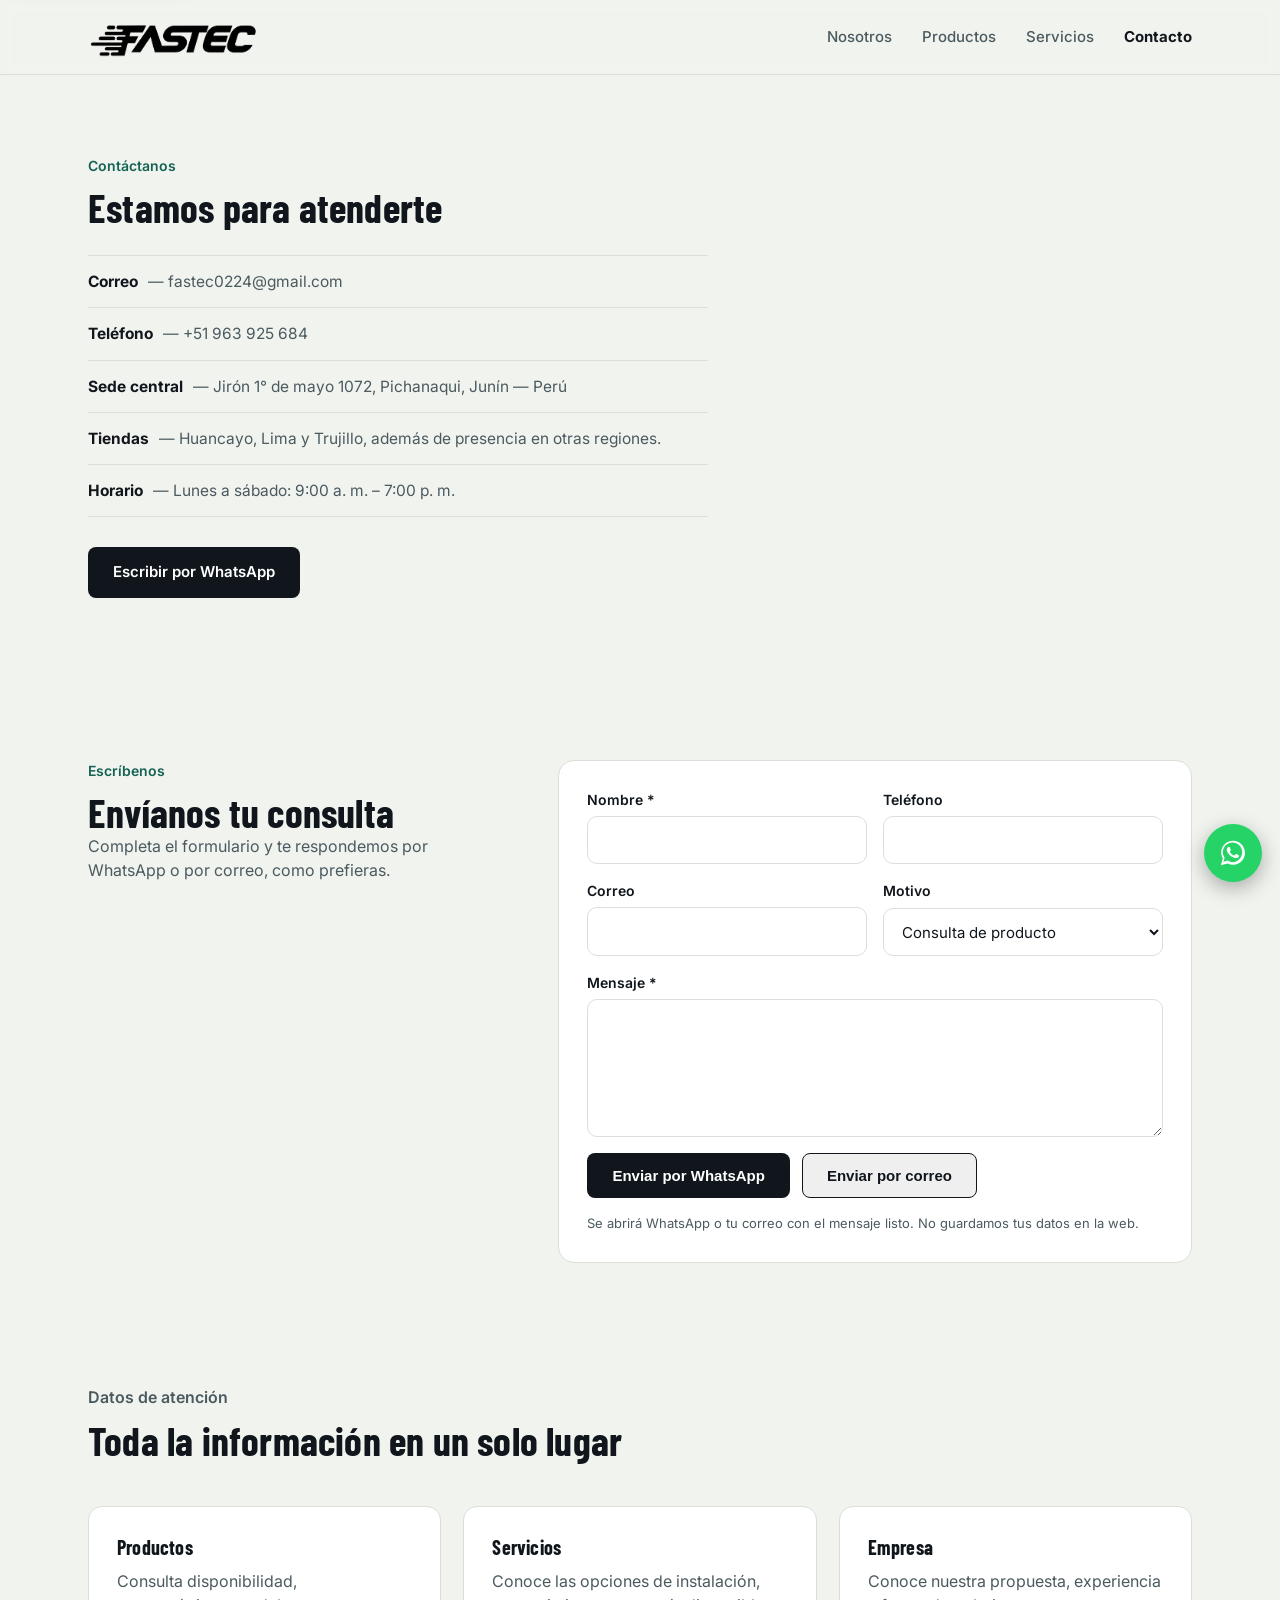
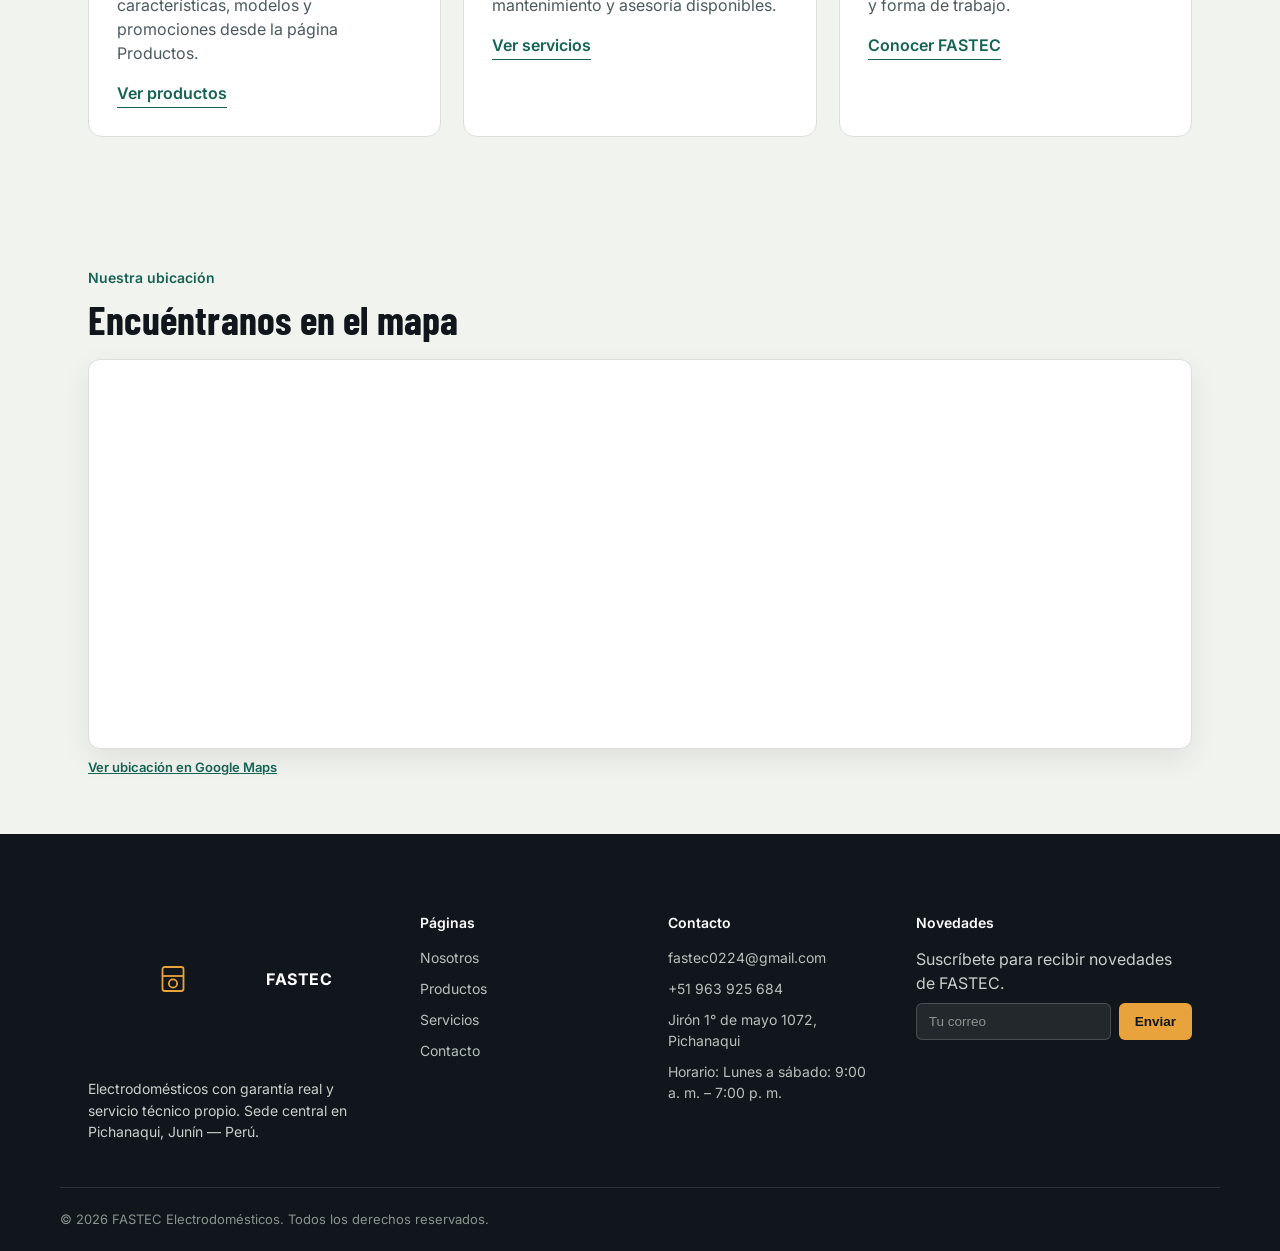
==== contacto.html @ 864820f7 "Add files via upload" ====
<!DOCTYPE html>
<html lang="es">
<head>
<meta charset="UTF-8">
<meta name="viewport" content="width=device-width, initial-scale=1.0">
<title>Contacto | FASTEC</title>
<meta name="description" content="Contacta a FASTEC en Pichanaqui, Junín: teléfono, WhatsApp, correo, formulario y ubicación en el mapa.">
<meta name="theme-color" content="#156354">
<link rel="canonical" href="https://tudominio.com/contacto.html">
<link rel="icon" href="favicon.ico" sizes="any">
<link rel="icon" type="image/png" sizes="32x32" href="img/favicon-32.png">
<link rel="apple-touch-icon" href="img/apple-touch-icon.png">
<meta property="og:type" content="website">
<meta property="og:site_name" content="FASTEC">
<meta property="og:locale" content="es_PE">
<meta property="og:title" content="Contacto | FASTEC">
<meta property="og:description" content="Contacta a FASTEC en Pichanaqui, Junín: teléfono, WhatsApp, correo, formulario y ubicación en el mapa.">
<meta property="og:url" content="https://tudominio.com/contacto.html">
<meta property="og:image" content="https://tudominio.com/img/og-image.jpg">
<meta property="og:image:width" content="1200">
<meta property="og:image:height" content="630">
<meta name="twitter:card" content="summary_large_image">
<meta name="twitter:title" content="Contacto | FASTEC">
<meta name="twitter:description" content="Contacta a FASTEC en Pichanaqui, Junín: teléfono, WhatsApp, correo, formulario y ubicación en el mapa.">
<meta name="twitter:image" content="https://tudominio.com/img/og-image.jpg">
<script type="application/ld+json">{"@context": "https://schema.org", "@type": "ElectronicsStore", "name": "FASTEC", "url": "https://tudominio.com/", "image": "https://tudominio.com/img/og-image.jpg", "logo": "https://tudominio.com/img/logo.png", "telephone": "+51963925684", "email": "fastec0224@gmail.com", "address": {"@type": "PostalAddress", "streetAddress": "Jirón 1° de mayo 1072", "addressLocality": "Pichanaqui", "addressRegion": "Junín", "addressCountry": "PE"}, "geo": {"@type": "GeoCoordinates", "latitude": -10.927586, "longitude": -74.874028}}</script>
<link rel="stylesheet" href="styles.css">
<link rel="preconnect" href="https://fonts.googleapis.com">
<link rel="preconnect" href="https://fonts.gstatic.com" crossorigin>
<link href="https://fonts.googleapis.com/css2?family=Barlow+Condensed:wght@600;700&family=Inter:wght@400;500;600;700&family=Space+Mono:wght@400;700&display=swap" rel="stylesheet">
</head>
<body>
<div id="sharedHeader"></div>
<main>

<section class="location">
  <div class="wrap location-grid">
    <div>
      <p class="kicker">Contáctanos</p>
      <h2>Estamos para atenderte</h2>
      <ul class="store-list">
        <li><strong>Correo</strong> — <a href="mailto:fastec0224@gmail.com"><span id="footerEmail">fastec0224@gmail.com</span></a></li>
        <li><strong>Teléfono</strong> — <a href="tel:+51963925684"><span id="footerPhone">+51 963 925 684</span></a></li>
        <li><strong>Sede central</strong> — Jirón 1° de mayo 1072, Pichanaqui, Junín — Perú</li>
        <li><strong>Tiendas</strong> — Huancayo, Lima y Trujillo, además de presencia en otras regiones.</li>
      </ul>
      <a href="https://wa.me/51963925684?text=Hola%2C%20quiero%20consultar%20por%20un%20equipo" class="btn btn-primary">Escribir por WhatsApp</a>
    </div>
  </div>
</section>

<!-- Formulario de contacto -->
<section class="info-section contact-form-section">
  <div class="wrap contact-form-grid">
    <div>
      <p class="kicker">Escríbenos</p>
      <h2>Envíanos tu consulta</h2>
      <p class="cf-lead">Completa el formulario y te respondemos por WhatsApp o por correo, como prefieras.</p>
      <div id="contactSocial" class="contact-social"></div>
    </div>
    <form id="contactForm" class="contact-form" novalidate>
      <div class="cf-row">
        <label>Nombre *<input name="nombre" type="text" autocomplete="name" required></label>
        <label>Teléfono<input name="telefono" type="tel" autocomplete="tel"></label>
      </div>
      <div class="cf-row">
        <label>Correo<input name="correo" type="email" autocomplete="email"></label>
        <label>Motivo
          <select name="motivo">
            <option>Consulta de producto</option>
            <option>Cotización</option>
            <option>Servicio técnico</option>
            <option>Garantía</option>
            <option>Otro</option>
          </select>
        </label>
      </div>
      <label>Mensaje *<textarea name="mensaje" rows="5" required></textarea></label>
      <div class="cf-actions">
        <button type="submit" class="btn btn-primary">Enviar por WhatsApp</button>
        <button type="button" id="cfMail" class="btn btn-ghost">Enviar por correo</button>
      </div>
      <p class="cf-note" id="cfStatus" role="status" aria-live="polite">Se abrirá WhatsApp o tu correo con el mensaje listo. No guardamos tus datos en la web.</p>
    </form>
  </div>
</section>

<!-- Información de atención -->
<section class="info-section contact-extra">
  <div class="wrap">
    <div class="section-head"><p class="kicker">Datos de atención</p><h2>Toda la información en un solo lugar</h2></div>
    <div class="three-cols">
      <article class="simple-card"><h3>Productos</h3><p>Consulta disponibilidad, características, modelos y promociones desde la página Productos.</p><a class="link-arrow" href="productos.html">Ver productos</a></article>
      <article class="simple-card"><h3>Servicios</h3><p>Conoce las opciones de instalación, mantenimiento y asesoría disponibles.</p><a class="link-arrow" href="servicios.html">Ver servicios</a></article>
      <article class="simple-card"><h3>Empresa</h3><p>Conoce nuestra propuesta, experiencia y forma de trabajo.</p><a class="link-arrow" href="nosotros.html">Conocer FASTEC</a></article>
    </div>
  </div>
</section>

<!-- Mapa de Google antes del footer -->
<div class="wrap contact-map-wide">
  <div class="contact-map-heading">
    <p class="kicker">Nuestra ubicación</p>
    <h2>Encuéntranos en el mapa</h2>
  </div>
  <div class="contact-map-frame">
    <iframe
      src="https://www.google.com/maps?q=-10.927586179299054,-74.87402791747887&z=17&output=embed"
      title="Ubicación de FASTEC"
      loading="lazy"
      referrerpolicy="no-referrer-when-downgrade"
      allowfullscreen>
    </iframe>
  </div>
  <a class="map-link contact-map-link" href="https://www.google.com/maps?q=-10.927586179299054,-74.87402791747887" target="_blank" rel="noopener">Ver ubicación en Google Maps</a>
</div>

</main>
<footer class="site-footer">
  <div class="wrap footer-grid">
    <div class="footer-brand">
      <span class="brand">
        <span class="brand-mark" aria-hidden="true">
          <svg viewBox="0 0 40 40" width="30" height="30"><rect x="6" y="4" width="28" height="32" rx="3" fill="none" stroke="currentColor" stroke-width="2.4"/><line x1="6" y1="16" x2="34" y2="16" stroke="currentColor" stroke-width="2.4"/><circle cx="20" cy="26" r="5.5" fill="none" stroke="currentColor" stroke-width="2.4"/></svg>
        </span>
        <span class="brand-name">FASTEC</span>
      </span>
      <p>Electrodomésticos con garantía real y servicio técnico propio. Sede central en Pichanaqui, Junín — Perú.</p>
    </div>
    <div class="footer-col">
      <h4>Páginas</h4>
      <a href="nosotros.html">Nosotros</a>
      <a href="productos.html">Productos</a>
      <a href="servicios.html">Servicios</a>
      <a href="contacto.html">Contacto</a>
    </div>
    <div class="footer-col">
      <h4>Contacto</h4>
      <a href="mailto:fastec0224@gmail.com"><span id="footerEmail">fastec0224@gmail.com</span></a>
      <a href="tel:+51963925684"><span id="footerPhone">+51 963 925 684</span></a>
      <span>Jirón 1° de mayo 1072, Pichanaqui</span>
    </div>
    <div class="footer-col footer-news">
      <h4>Novedades</h4>
      <p>Suscríbete para recibir novedades de FASTEC.</p>
      <form class="news-form" onsubmit="return false;">
        <input type="email" placeholder="Tu correo" aria-label="Correo electrónico" required>
        <button type="submit">Enviar</button>
      </form>
    </div>
  </div>
  <div class="wrap footer-bottom">
    <span>© 2026 FASTEC Electrodomésticos. Todos los derechos reservados.</span>
  </div>
</footer>
<script src="data.js"></script>
<script src="store.js"></script>
<script src="footer-data.js"></script>
<script src="header.js"></script>
<script src="site.js"></script>
<script src="script.js"></script>
</body>
</html>
---- styles.css ----
/* ===== Tokens ===== */
:root{
  --bg: #F1F3EF;
  --panel: #FFFFFF;
  --ink: #10161B;
  --ink-soft: #4B5A5F;
  --line: #DBDFD8;
  --green: #1F8A70;
  --green-dark: #156354;
  --amber: #E8A33D;
  --amber-dark: #B97B1E;
  --grade-g: #C5473C;
  --grade-f: #D9713E;
  --grade-e: #E0983B;
  --grade-d: #E0B23B;
  --grade-c: #B7C23E;
  --grade-b: #6FB13E;
  --grade-a: #1F8A70;

  --font-display: "Barlow Condensed", sans-serif;
  --font-body: "Inter", sans-serif;
  --font-mono: "Space Mono", monospace;

  --radius-card: 14px;
}

*{box-sizing:border-box;}
html{scroll-behavior:smooth;}
body{
  margin:0;
  background:var(--bg);
  color:var(--ink);
  font-family:var(--font-body);
  line-height:1.5;
  -webkit-font-smoothing:antialiased;
}
a{color:inherit;text-decoration:none;}
img,svg{display:block;max-width:100%;}
ul{margin:0;padding:0;list-style:none;}
.wrap{
  max-width:1160px;
  margin:0 auto;
  padding:0 28px;
}

h1,h2,h3{
  font-family:var(--font-display);
  font-weight:700;
  letter-spacing:.2px;
  margin:0;
  color:var(--ink);
}
h2{font-size:clamp(28px,3.4vw,40px); line-height:1.08;}
h3{font-size:20px; line-height:1.2;}
p{margin:0;}

.kicker{
  font-size:14px;
  color:var(--green-dark);
  font-weight:600;
  margin:0 0 10px;
}

.btn{
  display:inline-flex;
  align-items:center;
  gap:8px;
  padding:13px 24px;
  border-radius:8px;
  font-weight:600;
  font-size:15px;
  border:1.5px solid transparent;
  transition:transform .15s ease, background .15s ease, color .15s ease, border-color .15s ease;
}
.btn-primary{
  background:var(--ink);
  color:#fff;
}
.btn-primary:hover{ background:var(--green-dark); }
.btn-ghost{
  border-color:var(--ink);
  color:var(--ink);
}
.btn-ghost:hover{ background:var(--ink); color:#fff; }

.link-arrow{
  display:inline-block;
  margin-top:18px;
  font-weight:600;
  color:var(--green-dark);
  border-bottom:1.5px solid var(--green-dark);
  padding-bottom:2px;
}

.section-head{
  max-width:560px;
  margin-bottom:44px;
}
.section-head p{
  margin-top:10px;
  color:var(--ink-soft);
  font-size:16px;
}

/* ===== Portada / Cover ===== */
.cover{
  min-height:100vh;
  display:flex;
  align-items:center;
  justify-content:center;
  text-align:center;
  position:relative;
  background:linear-gradient(135deg,rgba(16,22,27,.84),rgba(16,50,45,.62)),url('img/FTR.png') center/cover no-repeat;
  color:#fff;
  overflow:hidden;
}
.cover-inner{
  display:flex;
  flex-direction:column;
  align-items:center;
  padding-top:40px;
  padding-bottom:40px;
}
.cover-mark{
  color:var(--amber);
  display:flex;
  margin-bottom:18px;
}
.cover-name{
  font-family:var(--font-display);
  font-size:clamp(52px,9vw,110px);
  font-weight:700;
  line-height:1;
  letter-spacing:.5px;
  margin:0;
}
.cover-tagline{
  margin-top:14px;
  font-size:clamp(15px,1.8vw,19px);
  color:#D8E3DE;
  max-width:480px;
}
.cover-data{
  display:flex;
  flex-wrap:wrap;
  justify-content:center;
  gap:36px;
  margin-top:52px;
  padding-top:36px;
  border-top:1px solid rgba(255,255,255,.18);
  width:100%;
  max-width:680px;
}
.cover-data-item{ min-width:110px; }
.cover-data-num{
  display:block;
  font-family:var(--font-display);
  font-size:clamp(28px,3.4vw,36px);
  font-weight:700;
  color:var(--amber);
  line-height:1;
}
.cover-data-label{
  display:block;
  margin-top:8px;
  font-size:12.5px;
  color:#C9D0CC;
}
.cover-scroll{
  margin-top:56px;
  display:inline-flex;
  flex-direction:column;
  align-items:center;
  gap:8px;
  color:#fff;
  font-size:13px;
  font-weight:600;
}
.cover-scroll svg{ animation:cover-bounce 1.6s ease-in-out infinite; }
@keyframes cover-bounce{
  0%,100%{ transform:translateY(0); }
  50%{ transform:translateY(6px); }
}

/* ===== Header ===== */
.site-header{
  position:sticky;
  top:0;
  z-index:40;
  background:rgba(241,243,239,.92);
  backdrop-filter:blur(6px);
  border-bottom:1px solid var(--line);
}
.header-inner{
  display:flex;
  align-items:center;
  justify-content:space-between;
  height:74px;
}
.brand {
  display: flex;
  align-items: center;
  text-decoration: none;
}

.brand-mark {
  width: 170px;
  height: 170px;
  display: flex;
  align-items: center;
  justify-content: center;
  overflow: hidden;
  flex-shrink: 0;
}

.brand-mark img {
  width: 170px;
  height: 170px;
  max-width: 170px;
  max-height: 170px;
  object-fit: contain;
  display: block;
}
.main-nav{
  display:flex;
  align-items:center;
  gap:30px;
  font-size:15px;
  font-weight:500;
}
.main-nav a{ color:var(--ink-soft); }
.main-nav a:hover{ color:var(--ink); }
.nav-cta{
  background:var(--ink);
  color:#fff !important;
  padding:9px 18px;
  border-radius:7px;
}
.nav-cta:hover{ background:var(--green-dark) !important; }

.nav-toggle{
  display:none;
  flex-direction:column;
  gap:5px;
  background:none;
  border:0;
  cursor:pointer;
  padding:8px;
}
.nav-toggle span{
  width:22px; height:2px; background:var(--ink); display:block;
}

/* ===== Hero ===== */
.hero{ padding:76px 0 90px; }
.hero-grid{
  display:grid;
  grid-template-columns:1.1fr .9fr;
  gap:60px;
  align-items:center;
}
.hero h1{
  font-size:clamp(40px,5.6vw,64px);
  line-height:1.02;
  margin:0 0 22px;
}
.hero-underline{
  border-bottom:5px solid var(--amber);
}
.hero-lead{
  color:var(--ink-soft);
  font-size:18px;
  max-width:460px;
  margin-bottom:32px;
}
.hero-actions{ display:flex; gap:14px; flex-wrap:wrap; }

/* Energy label card */
.energy-card{
  background:var(--panel);
  border:1px solid var(--line);
  border-radius:4px;
  padding:22px 22px 24px;
  box-shadow:0 18px 40px -22px rgba(16,22,27,.35);
}
.energy-card-head{
  display:flex;
  justify-content:space-between;
  align-items:baseline;
  font-size:13px;
  font-weight:600;
  color:var(--ink-soft);
  margin-bottom:16px;
  border-bottom:1px solid var(--line);
  padding-bottom:12px;
}
.energy-card-code{
  font-family:var(--font-mono);
  font-size:11px;
  color:var(--ink-soft);
}
.energy-bars{ display:flex; flex-direction:column; gap:6px; }
.ebar{
  --w:40%;
  position:relative;
  height:30px;
  border-radius:0 15px 15px 0;
  width:var(--w);
  display:flex;
  align-items:center;
  padding:0 12px;
  color:#fff;
  font-family:var(--font-display);
  font-weight:700;
  font-size:15px;
}
.ebar:nth-child(1){background:var(--grade-g);}
.ebar:nth-child(2){background:var(--grade-f);}
.ebar:nth-child(3){background:var(--grade-e);}
.ebar:nth-child(4){background:var(--grade-d);}
.ebar:nth-child(5){background:var(--grade-c);}
.ebar:nth-child(6){background:var(--grade-b);}
.ebar-active{
  background:var(--grade-a) !important;
  box-shadow:0 0 0 2px var(--grade-a), 0 8px 18px -8px rgba(31,138,112,.7);
}
.energy-card-note{
  margin-top:16px;
  font-size:13px;
  color:var(--ink-soft);
}

/* ===== Features ===== */
.features{ padding:70px 0; }
.feature-grid{
  display:grid;
  grid-template-columns:repeat(4,1fr);
  gap:20px;
}
.feature-card{
  background:var(--panel);
  border:1px solid var(--line);
  border-radius:var(--radius-card);
  padding:26px 22px;
}
.feature-icon{
  display:inline-flex;
  color:var(--green-dark);
  margin-bottom:16px;
}
.feature-card h3{ margin-bottom:8px; }
.feature-card p{ color:var(--ink-soft); font-size:14.5px; }

/* ===== Stats ===== */
.stats{
  background:var(--ink);
  color:#fff;
  padding:64px 0;
}
.stats-grid{
  display:grid;
  grid-template-columns:repeat(4,1fr);
  gap:24px;
  text-align:left;
}
.stat-num{
  display:block;
  font-family:var(--font-display);
  font-size:clamp(38px,4.6vw,56px);
  font-weight:700;
  color:var(--amber);
  line-height:1;
}
.stat-label{
  display:block;
  margin-top:10px;
  font-size:14px;
  color:#C9D0CC;
}

/* ===== Presence ===== */
.presence{ padding:80px 0; }
.presence-panel{
  display:grid;
  grid-template-columns:.8fr 1.2fr;
  gap:50px;
  align-items:center;
  background:var(--panel);
  border:1px solid var(--line);
  border-radius:18px;
  padding:40px;
}
.presence-map{ color:var(--green-dark); max-width:180px; margin:0 auto; }
.dot{ fill:var(--amber); }
.dot-main{ fill:var(--green-dark); }
.presence-stats{
  display:flex;
  gap:34px;
  flex-wrap:wrap;
  margin-bottom:20px;
}
.presence-num{
  display:block;
  font-family:var(--font-display);
  font-size:30px;
  font-weight:700;
  color:var(--green-dark);
}
.presence-label{
  display:block;
  font-size:13.5px;
  color:var(--ink-soft);
  margin-top:4px;
}
.presence-destinations{
  color:var(--ink-soft);
  font-size:15px;
}

/* ===== Offers ===== */
.offers{ padding:70px 0 90px; }
.offer-grid{
  display:grid;
  grid-template-columns:repeat(3,1fr);
  gap:22px;
}
.offer-card{
  position:relative;
  background:var(--panel);
  border:1px solid var(--line);
  border-radius:4px 16px 16px 4px;
  padding:28px 24px 24px;
  overflow:visible;
}
.offer-card::before{
  content:"";
  position:absolute;
  left:-1px; top:26px;
  width:14px; height:14px;
  background:var(--bg);
  border:1px solid var(--line);
  border-radius:50%;
}
.offer-tag{
  display:inline-block;
  background:var(--amber);
  color:var(--ink);
  font-size:12.5px;
  font-weight:700;
  padding:4px 10px;
  border-radius:4px;
  margin-bottom:18px;
}
.offer-icon{ color:var(--green-dark); margin-bottom:14px; display:inline-flex;}
.offers-cta{ text-align:center; margin-top:40px; }

/* ===== Catálogo completo (modal) ===== */
.catalog-modal{
  position:fixed;
  inset:0;
  z-index:100;
  display:none;
}
.catalog-modal.is-open{ display:block; }
.catalog-overlay{
  position:absolute;
  inset:0;
  background:rgba(16,22,27,.55);
  backdrop-filter:blur(2px);
}
.catalog-panel{
  position:relative;
  margin:40px auto;
  width:min(1080px, 92vw);
  max-height:calc(100vh - 80px);
  background:var(--bg);
  border-radius:16px;
  border:1px solid var(--line);
  display:flex;
  flex-direction:column;
  overflow:hidden;
  box-shadow:0 24px 60px rgba(16,22,27,.35);
}
.catalog-panel-head{
  display:flex;
  align-items:center;
  justify-content:space-between;
  padding:22px 28px;
  border-bottom:1px solid var(--line);
  background:var(--panel);
}
.catalog-panel-head h2{
  font-family:var(--font-display);
  font-weight:700;
  font-size:26px;
  letter-spacing:.2px;
  margin:0;
}
.catalog-close{
  display:inline-flex;
  align-items:center;
  justify-content:center;
  width:36px; height:36px;
  border-radius:50%;
  border:1px solid var(--line);
  background:var(--bg);
  color:var(--ink);
  cursor:pointer;
  transition:background .15s ease, transform .15s ease;
}
.catalog-close:hover{ background:var(--line); }
.catalog-panel-body{
  overflow-y:auto;
  padding:28px 28px 40px;
}
.catalog-section{ margin-bottom:38px; }
.catalog-section:last-child{ margin-bottom:0; }
.catalog-section-title{
  font-family:var(--font-display);
  font-weight:700;
  font-size:20px;
  letter-spacing:.3px;
  margin:0 0 16px;
  padding-bottom:10px;
  border-bottom:2px solid var(--green-dark);
  display:inline-block;
}
.catalog-grid{
  display:grid;
  grid-template-columns:repeat(4, 1fr);
  gap:16px;
}
.catalog-card{
  background:var(--panel);
  border:1px solid var(--line);
  border-radius:10px;
  padding:16px 14px 14px;
  display:flex;
  flex-direction:column;
  align-items:flex-start;
  gap:4px;
}
.catalog-card .offer-tag{ margin-bottom:10px; }
.catalog-photo{
  width:100%;
  height:100px;
  border-radius:8px;
  background:linear-gradient(160deg, #EAF2EE, #DCE8E1);
  color:var(--green-dark);
  display:flex;
  align-items:center;
  justify-content:center;
  margin-bottom:10px;
}
.catalog-name{ font-weight:600; font-size:13.5px; line-height:1.35; }
.catalog-model{ font-family:var(--font-mono); color:var(--ink-soft); font-size:11.5px; }

@media (max-width: 880px){
  .catalog-grid{ grid-template-columns:repeat(2, 1fr); }
}
@media (max-width: 520px){
  .catalog-panel{ margin:0; width:100vw; max-height:100vh; border-radius:0; }
  .catalog-grid{ grid-template-columns:1fr; }
  .catalog-panel-head{ padding:18px 18px; }
  .catalog-panel-body{ padding:20px 18px 32px; }
}

/* ---- Product photo + hover tooltip ---- */
.product-card{ padding-bottom:24px; }
.product-photo{
  position:relative;
  height:170px;
  margin-top:4px;
  border-radius:10px;
  background:linear-gradient(160deg, #EAF2EE, #DCE8E1);
  display:flex;
  align-items:center;
  justify-content:center;
  color:var(--green-dark);
  cursor:pointer;
}
.product-tooltip{
  position:absolute;
  left:50%;
  bottom:calc(100% + 12px);
  transform:translateX(-50%) translateY(6px);
  min-width:190px;
  background:var(--ink);
  color:#fff;
  padding:10px 14px;
  border-radius:8px;
  font-size:12.5px;
  line-height:1.45;
  text-align:left;
  display:flex;
  flex-direction:column;
  gap:2px;
  opacity:0;
  pointer-events:none;
  transition:opacity .18s ease, transform .18s ease;
  z-index:5;
}
.product-tooltip::after{
  content:"";
  position:absolute;
  top:100%;
  left:50%;
  transform:translateX(-50%);
  border:6px solid transparent;
  border-top-color:var(--ink);
}
.tooltip-name{ font-weight:600; }
.tooltip-model{ font-family:var(--font-mono); color:#B8C0BB; font-size:11.5px; }
.product-photo:hover,
.product-photo:focus-visible{
  background:linear-gradient(160deg, #DCEAE3, #C9DCD1);
}
.product-photo:hover .product-tooltip,
.product-photo:focus-visible .product-tooltip{
  opacity:1;
  transform:translateX(-50%) translateY(0);
}

/* ===== Service ===== */
.service{ padding:70px 0; }
.service-grid{
  display:grid;
  grid-template-columns:repeat(3,1fr);
  gap:22px;
}
.service-card{
  margin:0;
  background:var(--ink);
  color:#fff;
  border-radius:var(--radius-card);
  padding:30px 24px;
}
.service-icon{ color:var(--amber); display:inline-flex; margin-bottom:20px; }
.service-card figcaption{ font-size:15.5px; line-height:1.45; color:#DDE3DF; }

/* ===== Testimonial ===== */
.testimonial{
  background:var(--green-dark);
  color:#fff;
  padding:80px 0;
}
.testimonial-inner{ max-width:700px; text-align:left; }
.testimonial-eyebrow{
  font-size:14px;
  font-weight:600;
  color:#CFE9DF;
  margin-bottom:18px;
}
.testimonial blockquote{
  margin:0;
  font-family:var(--font-display);
  font-size:clamp(22px,2.6vw,30px);
  line-height:1.3;
  font-weight:600;
}
.testimonial-name{
  margin-top:22px;
  font-size:14px;
  color:#CFE9DF;
}

/* ===== Location ===== */
.location{ padding:80px 0; }
.location-grid{
  display:grid;
  grid-template-columns:1fr .7fr;
  gap:50px;
  align-items:center;
}
.store-list{ margin:26px 0 30px; }
.store-list li{
  padding:14px 0;
  border-top:1px solid var(--line);
  font-size:15.5px;
  color:var(--ink-soft);
}
.store-list li:last-child{ border-bottom:1px solid var(--line); }
.store-list strong{ color:var(--ink); margin-right:6px; }
.location-visual{ color:var(--green-dark); max-width:220px; margin:0 auto; }


/* Mapa de Google ancho en Contacto */
.contact-map-wide{
  margin-top:48px;
}
.contact-map-heading{
  margin-bottom:18px;
}
.contact-map-frame{
  width:100%;
  height:390px;
  overflow:hidden;
  border:1px solid var(--line);
  border-radius:12px;
  background:#fff;
  box-shadow:0 10px 30px rgba(0,0,0,.08);
}
.contact-map-frame iframe{
  width:100%;
  height:100%;
  border:0;
  display:block;
}
.contact-map-link{
  margin-top:12px;
}

/* ===== Footer ===== */
.site-footer{
  background:var(--ink);
  color:#C9D0CC;
  padding:60px 0 0;
}
.footer-grid{
  display:grid;
  grid-template-columns:1.4fr 1fr 1fr 1.2fr;
  gap:36px;
  padding-bottom:44px;
  border-bottom:1px solid rgba(255,255,255,.12);
}
.footer-brand .brand-mark{ color:var(--amber); }
.footer-brand .brand-name{ color:#fff; }
.footer-brand p{
  margin-top:14px;
  font-size:14px;
  line-height:1.55;
  max-width:280px;
}
.footer-col h4{
  color:#fff;
  font-family:var(--font-body);
  font-size:14px;
  font-weight:600;
  margin-bottom:14px;
}
.footer-col a, .footer-col span{
  display:block;
  font-size:14px;
  margin-bottom:10px;
  color:#B8C0BB;
}
.footer-col a:hover{ color:#fff; }

.footer-map-frame{
  width:100%;
  max-width:360px;
  height:170px;
  overflow:hidden;
  border:1px solid rgba(255,255,255,.16);
  border-radius:10px;
  background:#fff;
}
.footer-map-frame iframe{
  width:100%;
  height:100%;
  border:0;
  display:block;
}
.map-link{
  display:inline-block !important;
  margin-top:9px;
  font-size:13px !important;
  color:rgba(255,255,255,.82) !important;
}
.map-link:hover{ color:#fff !important; }
.news-form{
  display:flex;
  gap:8px;
  margin-top:8px;
}
.news-form input{
  flex:1;
  background:rgba(255,255,255,.08);
  border:1px solid rgba(255,255,255,.18);
  border-radius:6px;
  padding:10px 12px;
  color:#fff;
  font-size:13.5px;
}
.news-form input::placeholder{ color:#8A938E; }
.news-form button{
  background:var(--amber);
  color:var(--ink);
  border:0;
  border-radius:6px;
  padding:0 16px;
  font-weight:700;
  font-size:13.5px;
  cursor:pointer;
}
.footer-bottom{
  padding:22px 0;
  font-size:13px;
  color:#8A938E;
}

/* ===== Motion ===== */
@media (prefers-reduced-motion: no-preference){
  .ebar{
    width:0;
    animation:grow-bar .9s ease forwards;
    animation-delay:.15s;
  }
  .ebar:nth-child(1){animation-delay:.05s;}
  .ebar:nth-child(2){animation-delay:.15s;}
  .ebar:nth-child(3){animation-delay:.25s;}
  .ebar:nth-child(4){animation-delay:.35s;}
  .ebar:nth-child(5){animation-delay:.45s;}
  .ebar:nth-child(6){animation-delay:.55s;}
  .ebar:nth-child(7){animation-delay:.65s;}
}
@keyframes grow-bar{
  to{ width:var(--w); }
}

/* ===== Focus ===== */
a:focus-visible, button:focus-visible, input:focus-visible{
  outline:2.5px solid var(--amber);
  outline-offset:2px;
}

/* ===== Responsive ===== */
@media (max-width:980px){
  .cover-data{ gap:26px; }
  .hero-grid{ grid-template-columns:1fr; }
  .hero-visual{ max-width:420px; }
  .feature-grid{ grid-template-columns:repeat(2,1fr); }
  .presence-panel{ grid-template-columns:1fr; }
  .presence-map{ display:none; }
  .service-grid{ grid-template-columns:1fr; }
  .offer-grid{ grid-template-columns:repeat(2,1fr); }
  .location-grid{ grid-template-columns:1fr; }
  .location-visual{ display:none; }
  .footer-grid{ grid-template-columns:1fr 1fr; }
}@media (max-width:680px){
  .contact-map-wide{ margin-top:38px; }
  .contact-map-frame{ height:300px; border-radius:10px; }
  .cover-data{ gap:20px 30px; }
  .cover-data-item{ min-width:80px; }
  .product-tooltip{ min-width:160px; font-size:12px; }
  .main-nav{
    position:absolute;
    top:74px; left:0; right:0;
    background:var(--bg);
    border-bottom:1px solid var(--line);
    flex-direction:column;
    align-items:flex-start;
    gap:0;
    padding:10px 28px 20px;
    display:none;
  }
  .main-nav.open{ display:flex; }
  .main-nav a{ padding:12px 0; width:100%; border-top:1px solid var(--line); }
  .main-nav a:first-child{ border-top:0; }
  .nav-cta{ margin-top:10px; text-align:center; }
  .nav-toggle{ display:flex; }
  .feature-grid{ grid-template-columns:1fr; }
  .offer-grid{ grid-template-columns:1fr; }
  .stats-grid{ grid-template-columns:1fr 1fr; }
  .footer-grid{ grid-template-columns:1fr; }
}

/* ===== Estructura de páginas separadas ===== */
.page-hero{
  padding:100px 0 90px;
  background:linear-gradient(135deg,rgba(16,22,27,.84),rgba(16,50,45,.62)),url('img/FTR.png') center/cover no-repeat;
  color:#fff;
}
.page-hero-small{padding:78px 0 72px;}
.page-hero h1{
  color:#fff;
  font-size:clamp(44px,6vw,72px);
  line-height:1;
  max-width:850px;
}
.page-hero p:not(.kicker){
  color:#D8E3DE;
  font-size:18px;
  max-width:700px;
  margin-top:18px;
}
.page-hero .kicker{color:#CFE9DF;}
.page-hero-inner{max-width:1160px;}
.info-section{padding:82px 0;}
.info-grid{
  display:grid;
  grid-template-columns:1.1fr .9fr;
  gap:50px;
  align-items:start;
}
.info-grid p:not(.kicker){color:var(--ink-soft);font-size:16px;margin-top:16px;max-width:700px;}
.info-card,.simple-card{
  background:var(--panel);
  border:1px solid var(--line);
  border-radius:var(--radius-card);
  padding:28px;
}
.check-list{margin-top:18px;}
.check-list li{
  padding:13px 0 13px 24px;
  border-top:1px solid var(--line);
  color:var(--ink-soft);
  position:relative;
}
.check-list li::before{
  content:"✓";
  position:absolute;
  left:0;
  color:var(--green-dark);
  font-weight:700;
}
.three-cols{
  display:grid;
  grid-template-columns:repeat(3,1fr);
  gap:22px;
}
.simple-card h3{margin-bottom:10px;}
.simple-card p{color:var(--ink-soft);}
.catalog-page{padding:82px 0 96px;}
.catalog-page-body{background:transparent;}
.catalog-page-body .catalog-section{margin-bottom:52px;}
.catalog-page-body .catalog-section-title{font-size:24px;}
.catalog-page-body .catalog-grid{grid-template-columns:repeat(4,1fr);}
.product-big{font-family:var(--font-display);font-size:52px;}
.main-nav a.active{color:var(--green-dark);font-weight:700;}
.contact-extra{padding-top:30px;}
.contact-extra .simple-card .link-arrow{margin-top:16px;}
@media(max-width:980px){
  .info-grid{grid-template-columns:1fr;}
  .three-cols{grid-template-columns:1fr;}
  .catalog-page-body .catalog-grid{grid-template-columns:repeat(2,1fr);}
}
@media(max-width:680px){
  .page-hero{padding:70px 0 60px;}
  .page-hero-small{padding:60px 0 52px;}
  .catalog-page-body .catalog-grid{grid-template-columns:1fr;}
}

/* ===== Productos destacados y catálogo administrable ===== */
.featured-products{padding:82px 0 90px;background:#fff;}
.featured-grid{grid-template-columns:repeat(3,1fr);}
.featured-actions{text-align:center;margin-top:34px;}
.live-product-card{position:relative;overflow:hidden;}
.live-photo{height:220px;background:#F4F6F2;display:flex;align-items:center;justify-content:center;overflow:hidden;}
.live-photo img{width:100%;height:100%;object-fit:cover;}
.product-placeholder{height:100%;width:100%;display:flex;flex-direction:column;align-items:center;justify-content:center;color:var(--green-dark);background:linear-gradient(145deg,#edf2ed,#f9faf8);}
.product-placeholder span{font-family:var(--font-display);font-size:32px;font-weight:700;letter-spacing:1px;}
.product-placeholder small{font-size:12px;margin-top:4px;color:var(--ink-soft);}
.product-badge{position:absolute;z-index:2;left:12px;top:12px;background:var(--amber);color:#10161B;padding:5px 9px;border-radius:6px;font-size:12px;font-weight:700;}
.product-prices{display:flex;align-items:center;gap:10px;margin-top:10px;}
.product-prices del{color:#7B8588;font-size:13px;}
.product-price{color:var(--green-dark);font-size:17px;}
.empty-state{color:var(--ink-soft);padding:25px 0;}
.catalog-page-body .catalog-grid{grid-template-columns:repeat(4,1fr);}

/* ===== Panel administrador ===== */
.admin-body{background:#EEF2EE;}
.admin-login{min-height:100vh;display:grid;place-items:center;padding:30px;background:linear-gradient(135deg,rgba(16,22,27,.84),rgba(16,50,45,.62)),url('img/FTR.png') center/cover no-repeat;}
.admin-login-card{width:min(470px,100%);background:#fff;padding:42px;border-radius:18px;box-shadow:0 20px 60px rgba(0,0,0,.25);}
.admin-login-card h1{font-size:48px;}
.admin-login-card>p:not(.kicker){color:var(--ink-soft);margin:10px 0 24px;}
.admin-login form{display:grid;gap:16px;}
.admin-login label,.admin-form label{display:grid;gap:7px;font-weight:600;font-size:14px;color:var(--ink);}
.admin-login input,.admin-form input,.admin-form textarea{width:100%;border:1px solid var(--line);border-radius:8px;padding:12px 13px;font:inherit;background:#fff;color:var(--ink);}
.login-error{color:#B23A2F;min-height:18px;}
.admin-top{background:#fff;border-bottom:1px solid var(--line);}
.admin-top-inner{display:flex;justify-content:space-between;align-items:center;padding-top:20px;padding-bottom:20px;}
.admin-top h1{font-size:34px;}
.admin-actions{display:flex;gap:10px;align-items:center;}
.admin-main{padding:35px 0 70px;}
.admin-tabs{display:flex;gap:6px;margin-bottom:25px;border-bottom:1px solid var(--line);}
.admin-tab{border:0;background:transparent;padding:13px 18px;font:600 14px var(--font-body);color:var(--ink-soft);cursor:pointer;border-bottom:3px solid transparent;}
.admin-tab.active{color:var(--green-dark);border-bottom-color:var(--green-dark);}
.admin-panel{display:none;}
.admin-panel.active{display:block;}
.admin-panel-head{display:flex;justify-content:space-between;align-items:flex-end;gap:25px;margin-bottom:25px;}
.admin-panel-head>div p:not(.kicker){color:var(--ink-soft);margin-top:8px;}
.admin-product-list{display:grid;gap:12px;}
.admin-product-row{background:#fff;border:1px solid var(--line);border-radius:12px;padding:14px;display:grid;grid-template-columns:90px 1fr auto;gap:18px;align-items:center;}
.admin-product-thumb{width:90px;height:75px;background:#EEF2EE;border-radius:8px;overflow:hidden;display:grid;place-items:center;color:var(--green-dark);font:700 12px var(--font-display);}
.admin-product-thumb img{width:100%;height:100%;object-fit:cover;}
.admin-product-info h3{font-size:21px;}
.admin-product-info p{color:var(--ink-soft);font-size:13px;margin-top:4px;}
.admin-product-tags{display:flex;gap:7px;flex-wrap:wrap;margin-top:8px;}
.admin-product-tags span{font-size:11px;background:#EDF4EF;color:var(--green-dark);padding:4px 7px;border-radius:5px;font-weight:600;}
.admin-row-actions{display:flex;gap:7px;}
.btn-danger{background:#fff;border:1.5px solid #C5473C;color:#A2352D;}
.btn-danger:hover{background:#C5473C;color:#fff;}
.admin-form{display:grid;grid-template-columns:1fr 1fr;gap:18px;background:#fff;border:1px solid var(--line);padding:25px;border-radius:14px;}
.admin-form .full{grid-column:1/-1;}
.company-form{max-width:850px;}
.check-field{display:flex !important;grid-template-columns:none !important;align-items:center;gap:9px !important;}
.check-field input{width:auto;}
.admin-note{max-width:900px;margin-top:24px;background:#FFF7E8;border:1px solid #E8C98C;padding:15px;border-radius:9px;color:#6B5324;font-size:14px;}
.backup-actions{display:flex;gap:10px;flex-wrap:wrap;}
.file-button{cursor:pointer;}
.admin-modal{position:fixed;inset:0;background:rgba(16,22,27,.62);z-index:100;display:grid;place-items:center;padding:25px;overflow:auto;}
.admin-modal-card{background:#fff;width:min(800px,100%);border-radius:16px;padding:25px;max-height:90vh;overflow:auto;}
.modal-head{display:flex;justify-content:space-between;align-items:center;margin-bottom:22px;}
.modal-close{font-size:30px;border:0;background:transparent;cursor:pointer;line-height:1;}
.modal-actions{display:flex;justify-content:flex-end;gap:10px;}
.admin-image-preview{min-height:20px;}
.admin-image-preview img{max-height:180px;width:auto;border-radius:9px;border:1px solid var(--line);}
[hidden]{display:none !important;}

@media(max-width:900px){
  .featured-grid,.catalog-page-body .catalog-grid{grid-template-columns:repeat(2,1fr);}
  .admin-product-row{grid-template-columns:70px 1fr;}
  .admin-row-actions{grid-column:2;}
}
@media(max-width:650px){
  .featured-grid,.catalog-page-body .catalog-grid{grid-template-columns:1fr;}
  .admin-top-inner,.admin-panel-head{align-items:flex-start;flex-direction:column;}
  .admin-actions{width:100%;}
  .admin-form{grid-template-columns:1fr;}
  .admin-form .full{grid-column:1;}
  .admin-product-row{grid-template-columns:1fr;}
  .admin-row-actions{grid-column:1;}
}

/* ===== REDISEÑO ADMIN FASTEC ===== */
:root{
  --admin-green:#176b4d;
  --admin-green-2:#0f513a;
  --admin-mint:#eaf6f0;
  --admin-gold:#d9a441;
  --admin-red:#b94a48;
  --admin-bg:#f4f7f5;
}
.admin-body{background:linear-gradient(180deg,#f7faf8 0%,#eef4f0 100%);color:#17231e;}
.admin-login{background:linear-gradient(135deg,rgba(16,22,27,.84),rgba(16,50,45,.62)),url('img/FTR.png') center/cover no-repeat;}
.admin-login-card{width:min(480px,100%);padding:44px;border:1px solid rgba(255,255,255,.5);border-radius:24px;box-shadow:0 30px 80px rgba(0,0,0,.28);}
.admin-login-card h1{font-size:52px;letter-spacing:-1px;color:#10271e;}
.admin-login input,.admin-form input,.admin-form textarea{border:1px solid #d6e2dc;border-radius:12px;background:#fbfdfc;transition:.2s ease;}
.admin-login input:focus,.admin-form input:focus,.admin-form textarea:focus{outline:none;border-color:#176b4d;box-shadow:0 0 0 4px rgba(23,107,77,.10);}
.admin-login .btn-primary,.admin-top .btn-primary,.admin-panel .btn-primary{background:var(--admin-green);border-color:var(--admin-green);box-shadow:0 8px 18px rgba(23,107,77,.16);}
.admin-login .btn-primary:hover,.admin-top .btn-primary:hover,.admin-panel .btn-primary:hover{background:var(--admin-green-2);transform:translateY(-1px);}
.admin-top{background:rgba(255,255,255,.94);backdrop-filter:blur(12px);border-bottom:1px solid #dce7e1;position:sticky;top:0;z-index:20;box-shadow:0 4px 18px rgba(24,52,40,.05);}
.admin-top h1{font-size:38px;letter-spacing:-.5px;color:var(--admin-green-2);}
.admin-main{padding:32px 0 70px;}
.admin-tabs{gap:4px;margin-bottom:28px;padding:5px;background:#e8efeb;border:1px solid #d8e4dd;border-radius:14px;width:max-content;}
.admin-tab{border:0!important;border-radius:10px;padding:11px 20px;color:#607068;background:transparent;}
.admin-tab.active{background:#fff;color:var(--admin-green-2);box-shadow:0 3px 10px rgba(30,67,52,.08);}
.admin-panel{animation:adminFade .22s ease;}
@keyframes adminFade{from{opacity:0;transform:translateY(4px)}to{opacity:1;transform:none}}
.admin-panel-head{margin-bottom:22px;align-items:center;}
.admin-panel-head h2{font-size:34px;letter-spacing:-.5px;color:#173c2c;}
.admin-head-actions{display:flex;align-items:center;gap:14px;flex-wrap:wrap;justify-content:flex-end;}
.product-summary{display:flex;gap:7px;flex-wrap:wrap;}
.summary-chip{background:#fff;border:1px solid #dbe6e0;border-radius:999px;padding:7px 11px;font-size:12px;color:#53655d;box-shadow:0 2px 7px rgba(28,58,46,.04);}
.summary-chip b{color:#173c2c;margin-right:3px;}
.summary-chip.summary-ok{background:#edf8f2;border-color:#cce7d8;color:#176b4d;}
.summary-chip.summary-off{background:#f5f5f4;color:#73736e;}
.admin-product-list{gap:14px;}
.admin-product-row{background:rgba(255,255,255,.96);border:1px solid #dce7e1;border-radius:17px;padding:15px;grid-template-columns:96px 1fr auto;gap:19px;box-shadow:0 5px 18px rgba(28,58,46,.055);transition:.2s ease;}
.admin-product-row:hover{transform:translateY(-1px);border-color:#c7d9cf;box-shadow:0 10px 26px rgba(28,58,46,.09);}
.admin-product-row.is-hidden{opacity:.72;background:#f7f8f7;}
.admin-product-thumb{width:96px;height:82px;border-radius:13px;background:linear-gradient(145deg,#eef5f1,#f8faf9);border:1px solid #e0e9e4;color:#176b4d;}
.admin-product-thumb img{object-fit:contain;padding:5px;}
.admin-product-info h3{font-size:20px;color:#173c2c;}
.admin-product-title-line{display:flex;align-items:center;gap:10px;flex-wrap:wrap;}
.visibility-badge{font-size:10px;letter-spacing:.7px;font-weight:800;padding:4px 8px;border-radius:999px;}
.visibility-badge.visible{background:#e7f6ee;color:#176b4d;}
.visibility-badge.hidden{background:#eeeeec;color:#74746e;}
.admin-product-tags span{border:1px solid #d8e8df;background:#f1f8f4;color:#176b4d;border-radius:999px;padding:5px 9px;}
.admin-row-actions{gap:8px;}
.btn-warn{background:#fff7e7!important;color:#9a6714!important;border:1px solid #ecd39b!important;}
.btn-warn:hover{background:#fff0ce!important;}
.btn-success{background:#e8f7ef!important;color:#176b4d!important;border:1px solid #bfe0ce!important;}
.btn-success:hover{background:#d9f0e4!important;}
.admin-form{border:1px solid #dce7e1;border-radius:18px;box-shadow:0 6px 20px rgba(28,58,46,.05);}
.admin-note{border-radius:12px;border-color:#e6d19d;background:#fffaf0;}
.admin-modal{backdrop-filter:blur(4px);background:rgba(9,24,18,.62);}
.admin-modal-card{border-radius:22px;box-shadow:0 30px 80px rgba(0,0,0,.25);}
@media(max-width:800px){
  .admin-head-actions{width:100%;justify-content:flex-start;}
  .product-summary{order:2;}
  .admin-product-row{grid-template-columns:78px 1fr;}
  .admin-product-thumb{width:78px;height:72px;}
  .admin-row-actions{grid-column:2;}
}
@media(max-width:560px){
  .admin-login-card{padding:30px 22px;border-radius:18px;}
  .admin-login-card h1{font-size:42px;}
  .admin-tabs{width:100%;overflow:auto;}
  .admin-tab{white-space:nowrap;padding:10px 13px;}
  .admin-product-row{grid-template-columns:1fr;}
  .admin-product-thumb{width:100%;height:150px;}
  .admin-row-actions{grid-column:1;width:100%;}
  .admin-row-actions .btn{flex:1;}
}

/* ===== Producto con imagen online ===== */
.catalog-photo{background:linear-gradient(145deg,#f7f9f7,#edf2ee);border:1px solid #e2e8e2;min-height:250px;display:flex;align-items:center;justify-content:center;overflow:hidden;}
.catalog-photo img{width:100%;height:250px;object-fit:cover;transition:transform .35s ease;}
.catalog-card:hover .catalog-photo img{transform:scale(1.035);}
.admin-product-thumb{background:#f4f7f4;}
.admin-product-thumb img{width:100%;height:100%;object-fit:cover;}
@media(max-width:700px){.catalog-photo,.catalog-photo img{height:220px;min-height:220px;}}


/* ===== Categorías de productos y servicios ===== */
.category-filters{
  display:flex;
  flex-wrap:wrap;
  gap:10px;
  margin:0 0 34px;
  padding:0 0 2px;
}
.category-filter{
  appearance:none;
  border:1px solid var(--line);
  background:var(--panel);
  color:var(--ink-soft);
  border-radius:999px;
  padding:10px 17px;
  font:600 13px var(--font-body);
  cursor:pointer;
  transition:all .18s ease;
}
.category-filter:hover{
  border-color:var(--green-dark);
  color:var(--green-dark);
}
.category-filter.active{
  background:var(--green-dark);
  color:#fff;
  border-color:var(--green-dark);
}
.catalog-section-heading{
  display:flex;
  align-items:center;
  justify-content:space-between;
  gap:18px;
  margin-bottom:16px;
}
.catalog-section-title{
  margin:0;
}
.catalog-count{
  color:var(--ink-soft);
  font-size:12px;
  font-weight:600;
  white-space:nowrap;
}
.catalog-section{
  margin-bottom:44px;
}
.catalog-section:last-child,
.service-category:last-child{
  margin-bottom:0;
}
.service-category{
  margin-bottom:48px;
}
.service-category .catalog-section-title{
  font-size:26px;
  padding-bottom:10px;
  border-bottom:2px solid var(--green-dark);
  display:inline-block;
}
.service-category .service-grid{
  grid-template-columns:repeat(3,1fr);
}
.service-card h3{
  color:#fff;
  margin-bottom:9px;
}
.service-card p{
  color:#DDE3DF;
  font-size:15px;
  line-height:1.5;
}
.service-icon{
  width:38px;
  height:38px;
  border:1px solid rgba(232,163,61,.45);
  border-radius:10px;
  align-items:center;
  justify-content:center;
  font-weight:700;
}
.admin-category{
  display:inline-block;
  margin-top:5px;
  color:var(--green-dark);
  font-size:12px;
  font-weight:700;
}
.admin-service-row{
  display:grid;
  grid-template-columns:1fr auto;
  gap:20px;
  align-items:center;
  background:var(--panel);
  border:1px solid var(--line);
  border-radius:12px;
  padding:18px;
  margin-bottom:12px;
}
.admin-service-info h3{margin-bottom:5px;}
.admin-service-info p{color:var(--ink-soft);font-size:14px;}
.is-hidden{opacity:.58;}
@media (max-width:880px){
  .service-category .service-grid{grid-template-columns:repeat(2,1fr);}
}
@media (max-width:620px){
  .catalog-section-heading{align-items:flex-start;flex-direction:column;gap:6px;}
  .service-category .service-grid{grid-template-columns:1fr;}
  .category-filters{overflow-x:auto;flex-wrap:nowrap;padding-bottom:8px;}
  .category-filter{white-space:nowrap;}
  .admin-service-row{grid-template-columns:1fr;}
}

/* ===== Compra por WhatsApp al hacer clic en un producto ===== */
.live-product-card{
  cursor:pointer;
  transition:transform .2s ease, box-shadow .2s ease, border-color .2s ease;
}
.live-product-card:hover,
.live-product-card:focus-visible{
  transform:translateY(-4px);
  box-shadow:0 12px 28px rgba(0,0,0,.10);
  border-color:var(--green-dark);
  outline:none;
}


/* ===== Encabezado compartido ===== */
.brand-name{display:inline-block;font-weight:700;letter-spacing:.5px;margin-left:8px;}
.main-nav a.active{color:var(--ink);font-weight:700;}
@media (max-width: 768px){
  .header-inner{height:68px;}
  .brand-mark,.brand-mark img{width:38px;height:38px;max-width:38px;max-height:38px;}
  .brand-name{font-size:16px;}
  .nav-toggle{display:flex;}
  .main-nav{
    position:absolute;left:16px;right:16px;top:calc(100% + 8px);
    display:none;flex-direction:column;align-items:stretch;gap:0;
    background:var(--panel);border:1px solid var(--line);
    border-radius:8px;padding:8px;box-shadow:0 15px 35px rgba(0,0,0,.12);
  }
  .main-nav.open{display:flex;}
  .main-nav a{padding:12px 14px;border-radius:6px;}
  .main-nav a:hover,.main-nav a.active{background:rgba(64,85,72,.08);}
}


/* Inventario: stock */
.product-stock{display:block;margin-top:8px;font-size:.82rem;font-weight:600;opacity:.8;}
.product-placeholder{display:flex;flex-direction:column;align-items:center;justify-content:center;min-height:180px;gap:6px;}
.product-placeholder span{font-weight:700;letter-spacing:.08em;}
.product-placeholder small{opacity:.65;}

/* ===== Precio y etiqueta de oferta en tarjetas de producto ===== */
.catalog-card{position:relative}
.product-price{display:block;margin-top:6px;font-weight:700;font-size:17px;color:var(--green-dark,#0f513a)}
.product-price-ask{font-size:13px;font-weight:600;color:var(--ink-soft,#5b6b64)}
.product-old{font-size:13px;font-weight:500;color:#8a948f;margin-left:4px}
.product-badge{position:absolute;top:10px;left:10px;z-index:2;background:#c0392b;color:#fff;font-size:12px;font-weight:700;padding:4px 9px;border-radius:999px}

/* ===== Catálogo ordenado ===== */
.cat-hero{background:linear-gradient(135deg,rgba(16,22,27,.84),rgba(16,50,45,.62)),url('img/FTR.png') center/cover no-repeat;color:#fff;padding:72px 0 64px}
.cat-hero h1{color:#fff;font-family:var(--font-display);font-size:clamp(34px,5vw,48px);line-height:1.05;margin:0 0 10px}
.cat-hero p{margin:0;max-width:660px;color:#d6e9e2;font-size:16px;line-height:1.5}
.cat2-page{padding:0 0 80px}
.cat2-bar{position:sticky;top:73px;z-index:30;background:rgba(241,243,239,.97);backdrop-filter:blur(6px);border-bottom:1px solid var(--line);padding:14px 0 12px}
.cat2-tools{display:grid;grid-template-columns:1fr 220px;gap:10px;margin-bottom:12px}
.cat2-tools input,.cat2-tools select{width:100%;border:1px solid var(--line);background:#fff;border-radius:10px;padding:12px 14px;font:inherit;font-size:14px;color:var(--ink)}
.cat2-tools input:focus,.cat2-tools select:focus{outline:2px solid var(--green);border-color:var(--green)}
.cat2-chips{display:flex;gap:8px;overflow-x:auto;padding-bottom:4px;scrollbar-width:thin}
.cat2-chip{flex:0 0 auto;border:1px solid var(--line);background:#fff;color:var(--ink-soft);border-radius:999px;padding:8px 14px;font:600 12.5px var(--font-body);cursor:pointer;white-space:nowrap}
.cat2-chip b{margin-left:4px;font-weight:700;color:var(--green-dark)}
.cat2-chip:hover{border-color:var(--green)}
.cat2-chip.active{background:var(--green-dark);border-color:var(--green-dark);color:#fff}.cat2-chip.active b{color:#fff}
.cat2-body{padding-top:26px}
.cat2-info{font-size:14px;color:var(--ink-soft);margin-bottom:22px;display:flex;gap:12px;align-items:center;flex-wrap:wrap}
.cat2-back,.cat2-more{border:1px solid var(--green-dark);background:#fff;color:var(--green-dark);border-radius:8px;padding:7px 14px;font:600 13px var(--font-body);cursor:pointer}
.cat2-back:hover,.cat2-more:hover{background:var(--green-dark);color:#fff}
.cat2-sec{margin-bottom:46px}
.cat2-sec-head{display:flex;align-items:baseline;gap:12px;flex-wrap:wrap;border-bottom:2px solid var(--ink);padding-bottom:10px;margin-bottom:18px}
.cat2-sec-head h2{font-family:var(--font-display);font-size:26px;margin:0;letter-spacing:.01em}
.cat2-sec-head span{color:var(--ink-soft);font-size:13px}
.cat2-sec-head .cat2-more{margin-left:auto;align-self:center}
.cat2-loadmore{text-align:center;margin-top:28px}
.cat2-empty{text-align:center;padding:60px 20px;color:var(--ink-soft)}
.cat2 .catalog-grid{grid-template-columns:repeat(4,1fr);gap:18px}
.cat2 .catalog-card{padding:0 0 16px;gap:0;overflow:hidden;border-radius:14px;cursor:pointer;transition:box-shadow .2s,transform .2s,border-color .2s;height:100%}
.cat2 .catalog-card:hover{box-shadow:0 12px 30px rgba(16,22,27,.12);transform:translateY(-2px);border-color:var(--green)}
.cat2 .catalog-photo{height:180px!important;min-height:0!important;margin:0;border:0;border-radius:0}
.cat2 .catalog-photo img{height:100%!important}
.cat2 .catalog-card>:not(.catalog-photo):not(.product-badge){margin-left:16px;margin-right:16px;max-width:calc(100% - 32px)}
.cat2 .catalog-name{margin-top:14px;font-size:14px;display:-webkit-box;-webkit-line-clamp:2;-webkit-box-orient:vertical;overflow:hidden;min-height:2.7em}
.cat2 .catalog-model{margin-top:4px;overflow:hidden;text-overflow:ellipsis;white-space:nowrap}
.cat2 .product-price{margin-top:10px}
.cat2 .product-stock{margin-top:4px;font-size:12px;color:var(--ink-soft)}
.product-cta{margin-top:auto;padding-top:12px;font-size:13px;font-weight:600;color:var(--green-dark)}
.cat2 .product-placeholder span{font-size:24px;color:#a9bfb4}
.cat2 .product-placeholder small{display:none}
@media(max-width:1000px){.cat2 .catalog-grid{grid-template-columns:repeat(3,1fr)}}
@media(max-width:720px){
  .cat2-bar{position:static}
  .cat2-tools{grid-template-columns:1fr}
  .cat2 .catalog-grid{grid-template-columns:repeat(2,1fr);gap:12px}
  .cat2 .catalog-photo{height:130px!important}
  .cat2 .catalog-card>:not(.catalog-photo):not(.product-badge){margin-left:12px;margin-right:12px;max-width:calc(100% - 24px)}
  .cat2 .catalog-name{font-size:13px}.cat2-sec-head h2{font-size:22px}
}

/* Botón secundario legible sobre la foto de fondo */
.page-hero .btn-ghost,.cover .btn-ghost{color:#fff;border-color:rgba(255,255,255,.75);}
.page-hero .btn-ghost:hover,.cover .btn-ghost:hover{background:#fff;color:var(--ink);}


/* ===== Accesibilidad: texto legible sobre la foto, foco visible, saltar al contenido ===== */
.page-hero h1,.page-hero p,.page-hero .kicker,.cat-hero h1,.cat-hero p{text-shadow:0 1px 3px rgba(0,0,0,.55);}
.page-hero p:not(.kicker),.cat-hero p{color:#fff;}
.page-hero .kicker{color:#E3F3EC;}
:focus-visible{outline:3px solid #E8A33D;outline-offset:2px;}
.skip-link{position:absolute;left:12px;top:-60px;z-index:10000;background:#fff;color:#10161B;padding:10px 16px;border-radius:8px;font-weight:700;text-decoration:none;box-shadow:0 4px 16px rgba(0,0,0,.25);}
.skip-link:focus{top:12px;}

/* ===== Estado de stock ===== */
.product-stock{display:inline-flex;align-items:center;gap:6px;opacity:1;}
.product-stock::before{content:"";width:8px;height:8px;border-radius:50%;background:currentColor;}
.product-stock.stock-in{color:#0f6b3f;}
.product-stock.stock-low{color:#9a5b00;}
.product-stock.stock-out{color:#a3262a;}
.cat2 .product-stock.stock-in{color:#0f6b3f;}.cat2 .product-stock.stock-low{color:#9a5b00;}.cat2 .product-stock.stock-out{color:#a3262a;}

/* ===== Botón flotante de WhatsApp ===== */
.wa-float{position:fixed;right:18px;bottom:18px;z-index:900;width:58px;height:58px;border-radius:50%;background:#25D366;display:grid;place-items:center;box-shadow:0 6px 20px rgba(0,0,0,.3);transition:transform .15s ease,box-shadow .15s ease;}
.wa-float:hover{transform:scale(1.07);box-shadow:0 8px 26px rgba(0,0,0,.38);}
@media (prefers-reduced-motion:reduce){.wa-float{transition:none}.wa-float:hover{transform:none}}

/* ===== Redes sociales y horario ===== */
.social-links{display:flex;gap:10px;margin-top:12px;}
.social-links a{width:38px;height:38px;border-radius:50%;display:grid;place-items:center;border:1px solid currentColor;color:inherit;opacity:.85;transition:opacity .15s,background .15s;}
.social-links a:hover{opacity:1;background:rgba(255,255,255,.12);}
.footer-hours{display:block;margin-top:6px;}
.contact-social .kicker{margin:22px 0 0;}
.contact-social .social-links a{color:var(--green-dark);}
.contact-social .social-links a:hover{background:rgba(21,99,84,.1);}

/* ===== Formulario de contacto ===== */
.contact-form-grid{display:grid;grid-template-columns:minmax(0,.8fr) minmax(0,1.2fr);gap:48px;align-items:start;}
.cf-lead{color:var(--ink-soft);max-width:420px;}
.contact-form{background:#fff;border:1px solid var(--line);border-radius:16px;padding:28px;display:grid;gap:16px;}
.contact-form label{display:grid;gap:6px;font-size:14px;font-weight:600;color:var(--ink);}
.contact-form input,.contact-form select,.contact-form textarea{width:100%;border:1px solid var(--line);background:#fff;border-radius:10px;padding:12px 14px;font:inherit;font-weight:400;font-size:15px;color:var(--ink);}
.contact-form textarea{resize:vertical;min-height:120px;}
.contact-form input:focus,.contact-form select:focus,.contact-form textarea:focus{outline:2px solid var(--green-dark);border-color:var(--green-dark);}
.cf-row{display:grid;grid-template-columns:1fr 1fr;gap:16px;}
.cf-actions{display:flex;gap:12px;flex-wrap:wrap;}
.cf-note{margin:0;font-size:13px;color:var(--ink-soft);}
@media (max-width:880px){.contact-form-grid{grid-template-columns:1fr;gap:28px;}}
@media (max-width:560px){.cf-row{grid-template-columns:1fr;}.contact-form{padding:20px;}}

/* Enlace del mapa legible sobre fondo claro */
.contact-map-link.map-link{color:var(--green-dark) !important;font-weight:600;text-decoration:underline;margin-bottom:56px;}
.contact-map-link.map-link:hover{color:var(--ink) !important;}
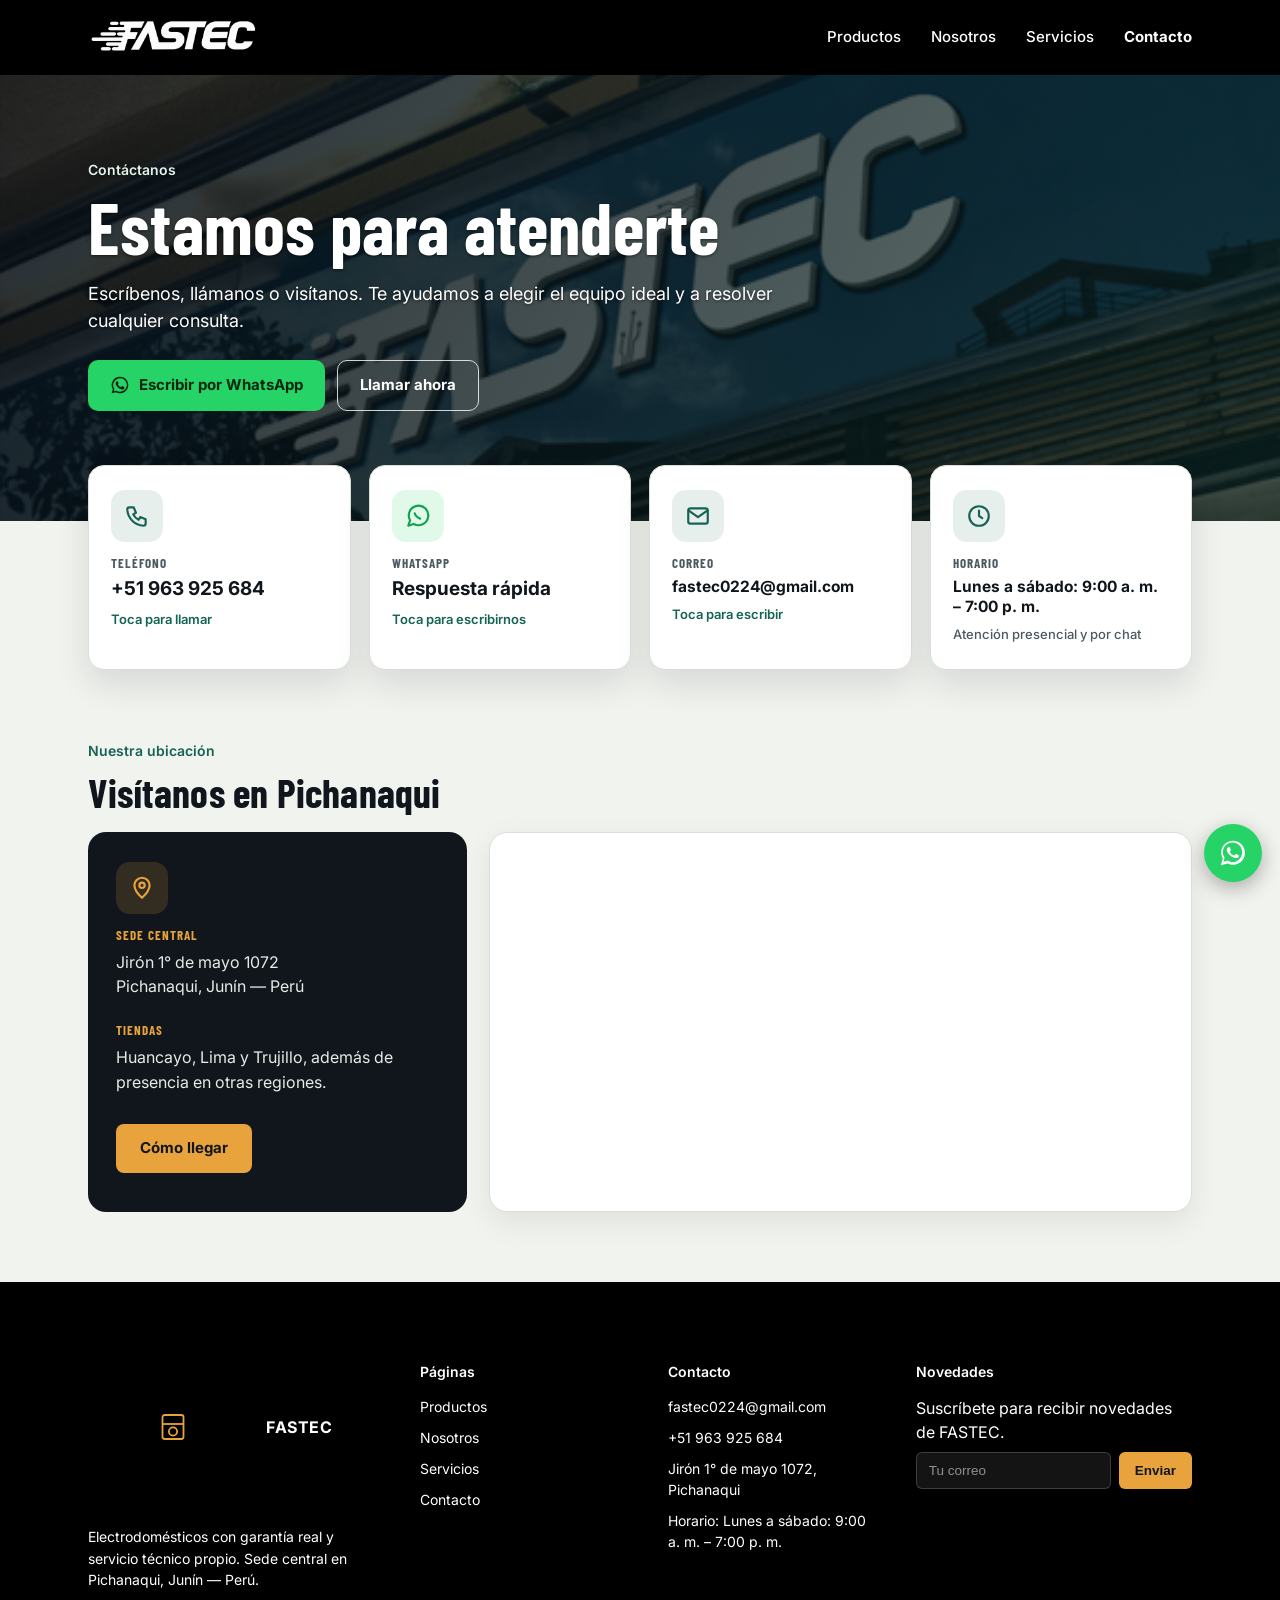
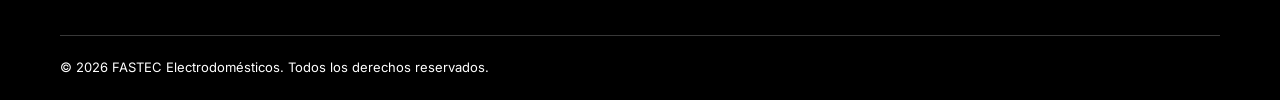
==== commit 8acf9f5f: "Add files via upload" ====
--- a/contacto.html
+++ b/contacto.html
@@ -33,87 +33,110 @@
 <div id="sharedHeader"></div>
 <main>
 
-<section class="location">
-  <div class="wrap location-grid">
-    <div>
-      <p class="kicker">Contáctanos</p>
-      <h2>Estamos para atenderte</h2>
-      <ul class="store-list">
-        <li><strong>Correo</strong> — <a href="mailto:fastec0224@gmail.com"><span id="footerEmail">fastec0224@gmail.com</span></a></li>
-        <li><strong>Teléfono</strong> — <a href="tel:+51963925684"><span id="footerPhone">+51 963 925 684</span></a></li>
-        <li><strong>Sede central</strong> — Jirón 1° de mayo 1072, Pichanaqui, Junín — Perú</li>
-        <li><strong>Tiendas</strong> — Huancayo, Lima y Trujillo, además de presencia en otras regiones.</li>
-      </ul>
-      <a href="https://wa.me/51963925684?text=Hola%2C%20quiero%20consultar%20por%20un%20equipo" class="btn btn-primary">Escribir por WhatsApp</a>
+<!-- Portada -->
+<section class="page-hero page-hero-small page-hero-contacto">
+  <div class="wrap page-hero-inner">
+    <p class="kicker">Contáctanos</p>
+    <h1>Estamos para atenderte</h1>
+    <p>Escríbenos, llámanos o visítanos. Te ayudamos a elegir el equipo ideal y a resolver cualquier consulta.</p>
+    <div class="ct-hero-actions">
+      <a href="https://wa.me/51963925684?text=Hola%2C%20quiero%20consultar%20por%20un%20equipo" class="btn ct-btn-wa" target="_blank" rel="noopener">
+        <svg viewBox="0 0 24 24" width="20" height="20" aria-hidden="true"><path fill="currentColor" d="M12 2a10 10 0 0 0-8.6 15.1L2 22l5-1.3A10 10 0 1 0 12 2zm0 18.2a8.2 8.2 0 0 1-4.2-1.2l-.3-.2-3 .8.8-2.9-.2-.3A8.2 8.2 0 1 1 12 20.200zm4.500-6.100c-.2-.1-1.500-.7-1.700-.8-.2-.1-.4-.1-.6.1l-.8 1c-.1.200-.3.200-.5.100a6.700 6.700 0 0 1-3.300-2.900c-.2-.4.200-.4.700-1.300.1-.2 0-.3 0-.5l-.8-1.800c-.2-.5-.4-.4-.6-.4h-.5c-.2 0-.5.100-.7.300-.2.300-.9.900-.9 2.200s.9 2.500 1.100 2.700c.1.200 1.800 2.800 4.400 3.900 1.600.7 2.300.7 3.100.6.500-.1 1.500-.6 1.700-1.200.2-.6.2-1.100.2-1.200-.1-.1-.2-.2-.5-.3z"/></svg>
+        Escribir por WhatsApp
+      </a>
+      <a href="tel:+51963925684" class="btn ct-btn-call">Llamar ahora</a>
     </div>
   </div>
 </section>
 
-<!-- Formulario de contacto -->
-<section class="info-section contact-form-section">
-  <div class="wrap contact-form-grid">
-    <div>
-      <p class="kicker">Escríbenos</p>
-      <h2>Envíanos tu consulta</h2>
-      <p class="cf-lead">Completa el formulario y te respondemos por WhatsApp o por correo, como prefieras.</p>
-      <div id="contactSocial" class="contact-social"></div>
-    </div>
-    <form id="contactForm" class="contact-form" novalidate>
-      <div class="cf-row">
-        <label>Nombre *<input name="nombre" type="text" autocomplete="name" required></label>
-        <label>Teléfono<input name="telefono" type="tel" autocomplete="tel"></label>
-      </div>
-      <div class="cf-row">
-        <label>Correo<input name="correo" type="email" autocomplete="email"></label>
-        <label>Motivo
-          <select name="motivo">
-            <option>Consulta de producto</option>
-            <option>Cotización</option>
-            <option>Servicio técnico</option>
-            <option>Garantía</option>
-            <option>Otro</option>
-          </select>
-        </label>
-      </div>
-      <label>Mensaje *<textarea name="mensaje" rows="5" required></textarea></label>
-      <div class="cf-actions">
-        <button type="submit" class="btn btn-primary">Enviar por WhatsApp</button>
-        <button type="button" id="cfMail" class="btn btn-ghost">Enviar por correo</button>
-      </div>
-      <p class="cf-note" id="cfStatus" role="status" aria-live="polite">Se abrirá WhatsApp o tu correo con el mensaje listo. No guardamos tus datos en la web.</p>
-    </form>
-  </div>
-</section>
-
-<!-- Información de atención -->
-<section class="info-section contact-extra">
-  <div class="wrap">
-    <div class="section-head"><p class="kicker">Datos de atención</p><h2>Toda la información en un solo lugar</h2></div>
-    <div class="three-cols">
-      <article class="simple-card"><h3>Productos</h3><p>Consulta disponibilidad, características, modelos y promociones desde la página Productos.</p><a class="link-arrow" href="productos.html">Ver productos</a></article>
-      <article class="simple-card"><h3>Servicios</h3><p>Conoce las opciones de instalación, mantenimiento y asesoría disponibles.</p><a class="link-arrow" href="servicios.html">Ver servicios</a></article>
-      <article class="simple-card"><h3>Empresa</h3><p>Conoce nuestra propuesta, experiencia y forma de trabajo.</p><a class="link-arrow" href="nosotros.html">Conocer FASTEC</a></article>
+<!-- Tarjetas de contacto -->
+<section class="ct-cards-section">
+  <div class="wrap ct-cards">
+    <a class="ct-card" href="tel:+51963925684">
+      <span class="ct-icon"><svg viewBox="0 0 24 24" width="26" height="26" aria-hidden="true"><path fill="none" stroke="currentColor" stroke-width="2" stroke-linecap="round" stroke-linejoin="round" d="M5 4h4l2 5-2.500 1.500a11 11 0 0 0 5 5L15 13l5 2v4a2 2 0 0 1-2 2A16 16 0 0 1 3 6a2 2 0 0 1 2-2z"/></svg></span>
+      <h3>Teléfono</h3>
+      <span class="ct-value ct-phone">+51 963 925 684</span>
+      <span class="ct-hint">Toca para llamar</span>
+    </a>
+    <a class="ct-card" href="https://wa.me/51963925684?text=Hola%2C%20quiero%20consultar%20por%20un%20equipo" target="_blank" rel="noopener">
+      <span class="ct-icon ct-icon-wa"><svg viewBox="0 0 24 24" width="26" height="26" aria-hidden="true"><path fill="none" stroke="currentColor" stroke-width="2" stroke-linecap="round" stroke-linejoin="round" d="M3 21l1.700-5A9 9 0 1 1 8 19.300L3 21z"/><path fill="none" stroke="currentColor" stroke-width="2" stroke-linecap="round" d="M9 9.500c.5 2 2.500 4 5 5"/></svg></span>
+      <h3>WhatsApp</h3>
+      <span class="ct-value">Respuesta rápida</span>
+      <span class="ct-hint">Toca para escribirnos</span>
+    </a>
+    <a class="ct-card" href="mailto:fastec0224@gmail.com">
+      <span class="ct-icon"><svg viewBox="0 0 24 24" width="26" height="26" aria-hidden="true"><rect x="3" y="5" width="18" height="14" rx="2" fill="none" stroke="currentColor" stroke-width="2"/><path d="M3.500 7l8.500 6 8.500-6" fill="none" stroke="currentColor" stroke-width="2" stroke-linecap="round" stroke-linejoin="round"/></svg></span>
+      <h3>Correo</h3>
+      <span class="ct-value ct-value-sm ct-email">fastec0224@gmail.com</span>
+      <span class="ct-hint">Toca para escribir</span>
+    </a>
+    <div class="ct-card ct-card-static">
+      <span class="ct-icon"><svg viewBox="0 0 24 24" width="26" height="26" aria-hidden="true"><circle cx="12" cy="12" r="9" fill="none" stroke="currentColor" stroke-width="2"/><path d="M12 7v5l3 2" fill="none" stroke="currentColor" stroke-width="2" stroke-linecap="round" stroke-linejoin="round"/></svg></span>
+      <h3>Horario</h3>
+      <span class="ct-value ct-value-sm" id="contactHours">Lunes a sábado: 9:00 a. m. – 7:00 p. m.</span>
+      <span class="ct-hint">Atención presencial y por chat</span>
     </div>
   </div>
 </section>
 
-<!-- Mapa de Google antes del footer -->
-<div class="wrap contact-map-wide">
-  <div class="contact-map-heading">
-    <p class="kicker">Nuestra ubicación</p>
-    <h2>Encuéntranos en el mapa</h2>
+<!-- Ubicación -->
+<section class="ct-location ct-location-first">
+  <div class="wrap">
+    <div class="contact-map-heading">
+      <p class="kicker">Nuestra ubicación</p>
+      <h2>Visítanos en Pichanaqui</h2>
+    </div>
+    <div class="ct-map-grid">
+      <div class="ct-address">
+        <span class="ct-icon"><svg viewBox="0 0 24 24" width="26" height="26" aria-hidden="true"><path d="M12 21s7-6.100 7-11.500A7 7 0 0 0 5 9.500C5 14.900 12 21 12 21z" fill="none" stroke="currentColor" stroke-width="2" stroke-linejoin="round"/><circle cx="12" cy="9.500" r="2.500" fill="none" stroke="currentColor" stroke-width="2"/></svg></span>
+        <h3>Sede central</h3>
+        <p>Jirón 1° de mayo 1072<br>Pichanaqui, Junín — Perú</p>
+        <h3 class="ct-sub">Tiendas</h3>
+        <p>Huancayo, Lima y Trujillo, además de presencia en otras regiones.</p>
+        <a class="btn btn-primary" href="https://www.google.com/maps?q=-10.927586179299054,-74.87402791747887" target="_blank" rel="noopener">Cómo llegar</a>
+      </div>
+      <div class="contact-map-frame">
+        <iframe
+          src="https://www.google.com/maps?q=-10.927586179299054,-74.87402791747887&z=17&output=embed"
+          title="Ubicación de FASTEC"
+          loading="lazy"
+          referrerpolicy="no-referrer-when-downgrade"
+          allowfullscreen>
+        </iframe>
+        <!-- Zona sensible (cuadro rojo): al pasar el mouse o tocar aparece la imagen -->
+        <button type="button" class="map-hotspot" aria-expanded="false" aria-label="Ver foto de la tienda FASTEC">
+          <span class="map-hotspot-hint">Pasa el cursor o toca para ver la tienda</span>
+          <span class="map-hotspot-photo">
+            <img src="img/FTR.png" alt="Fachada de la tienda FASTEC en Pichanaqui" loading="lazy">
+            <span class="map-hotspot-cap">FASTEC · Jirón 1° de mayo 1072</span>
+          </span>
+        </button>
+      </div>
+    </div>
   </div>
-  <div class="contact-map-frame">
-    <iframe
-      src="https://www.google.com/maps?q=-10.927586179299054,-74.87402791747887&z=17&output=embed"
-      title="Ubicación de FASTEC"
-      loading="lazy"
-      referrerpolicy="no-referrer-when-downgrade"
-      allowfullscreen>
-    </iframe>
-  </div>
-  <a class="map-link contact-map-link" href="https://www.google.com/maps?q=-10.927586179299054,-74.87402791747887" target="_blank" rel="noopener">Ver ubicación en Google Maps</a>
-</div>
+</section>
+
+<script>
+(function(){
+  var b=document.querySelector('.map-hotspot');
+  if(!b)return;
+  var frame=b.parentNode;
+  var canHover=window.matchMedia('(hover:hover)').matches;
+  function set(open){
+    b.classList.toggle('is-open',open);
+    frame.classList.toggle('map-shrunk',open);
+    b.setAttribute('aria-expanded',open);
+  }
+  if(canHover){
+    b.addEventListener('mouseenter',function(){set(true);});
+    b.addEventListener('mouseleave',function(){set(false);});
+  }else{
+    b.addEventListener('click',function(){set(!b.classList.contains('is-open'));});
+  }
+  b.addEventListener('focus',function(){set(true);});
+  b.addEventListener('blur',function(){set(false);});
+})();
+</script>
 
 </main>
 <footer class="site-footer">
@@ -129,8 +152,8 @@
     </div>
     <div class="footer-col">
       <h4>Páginas</h4>
+      <a href="productos.html">Productos</a>
       <a href="nosotros.html">Nosotros</a>
-      <a href="productos.html">Productos</a>
       <a href="servicios.html">Servicios</a>
       <a href="contacto.html">Contacto</a>
     </div>
--- a/styles.css
+++ b/styles.css
@@ -1,21 +1,36 @@
-/* ===== Tokens ===== */
+/* ==========================================================================
+   FASTEC - Hoja de estilos del sitio público
+   --------------------------------------------------------------------------
+   ÍNDICE
+    1. Variables (colores, tipografías)
+    2. Base (reset, tipografía, enlaces, imágenes)
+    3. Componentes generales (contenedor, botones, títulos de sección, accesibilidad)
+    4. Encabezado y menú
+    5. Portadas de página (page-hero) y variantes por página
+    6. Página Nosotros (info, tarjetas, estadísticas)
+    7. Catálogo de productos (portada, filtros, tarjetas)
+    8. Página Servicios (lista, pasos, llamada a la acción)
+    9. Página Contacto (tarjetas, ubicación y mapa)
+   10. Pie de página, redes y botón flotante de WhatsApp
+   11. Inicio antiguo (inicio.html - ya no se enlaza desde ningún lado)
+
+   NOTA: el panel de administración tiene su propio archivo (admin.css).
+   Los colores se cambian en la sección 1; casi todo lo demás los usa desde ahí.
+   ========================================================================== */
+
+
+/* ==========================================================================
+   1. VARIABLES
+   ========================================================================== */
 :root{
-  --bg: #F1F3EF;
-  --panel: #FFFFFF;
-  --ink: #10161B;
-  --ink-soft: #4B5A5F;
-  --line: #DBDFD8;
+  --bg: #F1F3EF;          /* fondo general de la página */
+  --panel: #FFFFFF;       /* fondo de tarjetas */
+  --ink: #10161B;         /* texto principal y fondos oscuros */
+  --ink-soft: #4B5A5F;    /* texto secundario */
+  --line: #DBDFD8;        /* bordes y separadores */
   --green: #1F8A70;
-  --green-dark: #156354;
-  --amber: #E8A33D;
-  --amber-dark: #B97B1E;
-  --grade-g: #C5473C;
-  --grade-f: #D9713E;
-  --grade-e: #E0983B;
-  --grade-d: #E0B23B;
-  --grade-c: #B7C23E;
-  --grade-b: #6FB13E;
-  --grade-a: #1F8A70;
+  --green-dark: #156354;  /* color de marca */
+  --amber: #E8A33D;       /* acento dorado */
 
   --font-display: "Barlow Condensed", sans-serif;
   --font-body: "Inter", sans-serif;
@@ -24,6 +39,10 @@
   --radius-card: 14px;
 }
 
+
+/* ==========================================================================
+   2. BASE
+   ========================================================================== */
 *{box-sizing:border-box;}
 html{scroll-behavior:smooth;}
 body{
@@ -35,24 +54,30 @@
   -webkit-font-smoothing:antialiased;
 }
 a{color:inherit;text-decoration:none;}
-img,svg{display:block;max-width:100%;}
+img, svg{display:block;max-width:100%;}
 ul{margin:0;padding:0;list-style:none;}
+p{margin:0;}
+[hidden]{display:none !important;}
+
+h1, h2, h3{
+  font-family:var(--font-display);
+  font-weight:700;
+  letter-spacing:.2px;
+  margin:0;
+  color:var(--ink);
+}
+h2{font-size:clamp(28px,3.4vw,40px); line-height:1.08;}
+h3{font-size:20px; line-height:1.2;}
+
+
+/* ==========================================================================
+   3. COMPONENTES GENERALES
+   ========================================================================== */
 .wrap{
   max-width:1160px;
   margin:0 auto;
   padding:0 28px;
 }
-
-h1,h2,h3{
-  font-family:var(--font-display);
-  font-weight:700;
-  letter-spacing:.2px;
-  margin:0;
-  color:var(--ink);
-}
-h2{font-size:clamp(28px,3.4vw,40px); line-height:1.08;}
-h3{font-size:20px; line-height:1.2;}
-p{margin:0;}
 
 .kicker{
   font-size:14px;
@@ -61,6 +86,7 @@
   margin:0 0 10px;
 }
 
+/* ---- Botones ---- */
 .btn{
   display:inline-flex;
   align-items:center;
@@ -76,22 +102,17 @@
   background:var(--ink);
   color:#fff;
 }
-.btn-primary:hover{ background:var(--green-dark); }
+.btn-primary:hover{background:var(--green-dark);}
 .btn-ghost{
   border-color:var(--ink);
   color:var(--ink);
 }
-.btn-ghost:hover{ background:var(--ink); color:#fff; }
-
-.link-arrow{
-  display:inline-block;
-  margin-top:18px;
-  font-weight:600;
-  color:var(--green-dark);
-  border-bottom:1.5px solid var(--green-dark);
-  padding-bottom:2px;
-}
-
+.btn-ghost:hover{
+  background:var(--ink);
+  color:#fff;
+}
+
+/* ---- Encabezado de sección (kicker + título + texto) ---- */
 .section-head{
   max-width:560px;
   margin-bottom:44px;
@@ -102,94 +123,36 @@
   font-size:16px;
 }
 
-/* ===== Portada / Cover ===== */
-.cover{
-  min-height:100vh;
-  display:flex;
-  align-items:center;
-  justify-content:center;
-  text-align:center;
-  position:relative;
-  background:linear-gradient(135deg,rgba(16,22,27,.84),rgba(16,50,45,.62)),url('img/FTR.png') center/cover no-repeat;
-  color:#fff;
-  overflow:hidden;
-}
-.cover-inner{
-  display:flex;
-  flex-direction:column;
-  align-items:center;
-  padding-top:40px;
-  padding-bottom:40px;
-}
-.cover-mark{
-  color:var(--amber);
-  display:flex;
-  margin-bottom:18px;
-}
-.cover-name{
-  font-family:var(--font-display);
-  font-size:clamp(52px,9vw,110px);
-  font-weight:700;
-  line-height:1;
-  letter-spacing:.5px;
-  margin:0;
-}
-.cover-tagline{
-  margin-top:14px;
-  font-size:clamp(15px,1.8vw,19px);
-  color:#D8E3DE;
-  max-width:480px;
-}
-.cover-data{
-  display:flex;
-  flex-wrap:wrap;
-  justify-content:center;
-  gap:36px;
-  margin-top:52px;
-  padding-top:36px;
-  border-top:1px solid rgba(255,255,255,.18);
-  width:100%;
-  max-width:680px;
-}
-.cover-data-item{ min-width:110px; }
-.cover-data-num{
-  display:block;
-  font-family:var(--font-display);
-  font-size:clamp(28px,3.4vw,36px);
-  font-weight:700;
-  color:var(--amber);
-  line-height:1;
-}
-.cover-data-label{
-  display:block;
-  margin-top:8px;
-  font-size:12.5px;
-  color:#C9D0CC;
-}
-.cover-scroll{
-  margin-top:56px;
-  display:inline-flex;
-  flex-direction:column;
-  align-items:center;
-  gap:8px;
-  color:#fff;
-  font-size:13px;
-  font-weight:600;
-}
-.cover-scroll svg{ animation:cover-bounce 1.6s ease-in-out infinite; }
-@keyframes cover-bounce{
-  0%,100%{ transform:translateY(0); }
-  50%{ transform:translateY(6px); }
-}
-
-/* ===== Header ===== */
+/* ---- Accesibilidad: foco visible y "saltar al contenido" ---- */
+:focus-visible{
+  outline:3px solid var(--amber);
+  outline-offset:2px;
+}
+.skip-link{
+  position:absolute;
+  left:12px;
+  top:-60px;
+  z-index:10000;
+  background:#fff;
+  color:var(--ink);
+  padding:10px 16px;
+  border-radius:8px;
+  font-weight:700;
+  text-decoration:none;
+  box-shadow:0 4px 16px rgba(0,0,0,.25);
+}
+.skip-link:focus{top:12px;}
+
+
+/* ==========================================================================
+   4. ENCABEZADO Y MENÚ
+   ========================================================================== */
 .site-header{
   position:sticky;
   top:0;
   z-index:40;
-  background:rgba(241,243,239,.92);
-  backdrop-filter:blur(6px);
-  border-bottom:1px solid var(--line);
+  background:#000;
+  border-bottom:1px solid #000;
 }
 .header-inner{
   display:flex;
@@ -197,30 +160,38 @@
   justify-content:space-between;
   height:74px;
 }
-.brand {
-  display: flex;
-  align-items: center;
-  text-decoration: none;
-}
-
-.brand-mark {
-  width: 170px;
-  height: 170px;
-  display: flex;
-  align-items: center;
-  justify-content: center;
-  overflow: hidden;
-  flex-shrink: 0;
-}
-
-.brand-mark img {
-  width: 170px;
-  height: 170px;
-  max-width: 170px;
-  max-height: 170px;
-  object-fit: contain;
-  display: block;
-}
+
+/* ---- Logo ---- */
+.brand{
+  display:flex;
+  align-items:center;
+  text-decoration:none;
+}
+.brand-mark{
+  width:170px;
+  height:170px;
+  display:flex;
+  align-items:center;
+  justify-content:center;
+  overflow:hidden;
+  flex-shrink:0;
+}
+.brand-mark img{
+  width:170px;
+  height:170px;
+  max-width:170px;
+  max-height:170px;
+  object-fit:contain;
+  display:block;
+}
+.brand-name{
+  display:inline-block;
+  font-weight:700;
+  letter-spacing:.5px;
+  margin-left:8px;
+}
+
+/* ---- Menú ---- */
 .main-nav{
   display:flex;
   align-items:center;
@@ -228,16 +199,17 @@
   font-size:15px;
   font-weight:500;
 }
-.main-nav a{ color:var(--ink-soft); }
-.main-nav a:hover{ color:var(--ink); }
-.nav-cta{
-  background:var(--ink);
-  color:#fff !important;
-  padding:9px 18px;
-  border-radius:7px;
-}
-.nav-cta:hover{ background:var(--green-dark) !important; }
-
+.main-nav a{color:#fff;}
+.main-nav a:hover{
+  color:#fff;
+  opacity:.75;
+}
+.main-nav a.active{
+  color:#fff;
+  font-weight:700;
+}
+
+/* ---- Botón hamburguesa (solo celular) ---- */
 .nav-toggle{
   display:none;
   flex-direction:column;
@@ -248,630 +220,62 @@
   padding:8px;
 }
 .nav-toggle span{
-  width:22px; height:2px; background:var(--ink); display:block;
-}
-
-/* ===== Hero ===== */
-.hero{ padding:76px 0 90px; }
-.hero-grid{
-  display:grid;
-  grid-template-columns:1.1fr .9fr;
-  gap:60px;
-  align-items:center;
-}
-.hero h1{
-  font-size:clamp(40px,5.6vw,64px);
-  line-height:1.02;
-  margin:0 0 22px;
-}
-.hero-underline{
-  border-bottom:5px solid var(--amber);
-}
-.hero-lead{
-  color:var(--ink-soft);
-  font-size:18px;
-  max-width:460px;
-  margin-bottom:32px;
-}
-.hero-actions{ display:flex; gap:14px; flex-wrap:wrap; }
-
-/* Energy label card */
-.energy-card{
-  background:var(--panel);
-  border:1px solid var(--line);
-  border-radius:4px;
-  padding:22px 22px 24px;
-  box-shadow:0 18px 40px -22px rgba(16,22,27,.35);
-}
-.energy-card-head{
-  display:flex;
-  justify-content:space-between;
-  align-items:baseline;
-  font-size:13px;
-  font-weight:600;
-  color:var(--ink-soft);
-  margin-bottom:16px;
-  border-bottom:1px solid var(--line);
-  padding-bottom:12px;
-}
-.energy-card-code{
-  font-family:var(--font-mono);
-  font-size:11px;
-  color:var(--ink-soft);
-}
-.energy-bars{ display:flex; flex-direction:column; gap:6px; }
-.ebar{
-  --w:40%;
-  position:relative;
-  height:30px;
-  border-radius:0 15px 15px 0;
-  width:var(--w);
-  display:flex;
-  align-items:center;
-  padding:0 12px;
-  color:#fff;
-  font-family:var(--font-display);
-  font-weight:700;
-  font-size:15px;
-}
-.ebar:nth-child(1){background:var(--grade-g);}
-.ebar:nth-child(2){background:var(--grade-f);}
-.ebar:nth-child(3){background:var(--grade-e);}
-.ebar:nth-child(4){background:var(--grade-d);}
-.ebar:nth-child(5){background:var(--grade-c);}
-.ebar:nth-child(6){background:var(--grade-b);}
-.ebar-active{
-  background:var(--grade-a) !important;
-  box-shadow:0 0 0 2px var(--grade-a), 0 8px 18px -8px rgba(31,138,112,.7);
-}
-.energy-card-note{
-  margin-top:16px;
-  font-size:13px;
-  color:var(--ink-soft);
-}
-
-/* ===== Features ===== */
-.features{ padding:70px 0; }
-.feature-grid{
-  display:grid;
-  grid-template-columns:repeat(4,1fr);
-  gap:20px;
-}
-.feature-card{
-  background:var(--panel);
-  border:1px solid var(--line);
-  border-radius:var(--radius-card);
-  padding:26px 22px;
-}
-.feature-icon{
-  display:inline-flex;
-  color:var(--green-dark);
-  margin-bottom:16px;
-}
-.feature-card h3{ margin-bottom:8px; }
-.feature-card p{ color:var(--ink-soft); font-size:14.5px; }
-
-/* ===== Stats ===== */
-.stats{
-  background:var(--ink);
-  color:#fff;
-  padding:64px 0;
-}
-.stats-grid{
-  display:grid;
-  grid-template-columns:repeat(4,1fr);
-  gap:24px;
-  text-align:left;
-}
-.stat-num{
+  width:22px;
+  height:2px;
+  background:#fff;
   display:block;
-  font-family:var(--font-display);
-  font-size:clamp(38px,4.6vw,56px);
-  font-weight:700;
-  color:var(--amber);
-  line-height:1;
-}
-.stat-label{
-  display:block;
-  margin-top:10px;
-  font-size:14px;
-  color:#C9D0CC;
-}
-
-/* ===== Presence ===== */
-.presence{ padding:80px 0; }
-.presence-panel{
-  display:grid;
-  grid-template-columns:.8fr 1.2fr;
-  gap:50px;
-  align-items:center;
-  background:var(--panel);
-  border:1px solid var(--line);
-  border-radius:18px;
-  padding:40px;
-}
-.presence-map{ color:var(--green-dark); max-width:180px; margin:0 auto; }
-.dot{ fill:var(--amber); }
-.dot-main{ fill:var(--green-dark); }
-.presence-stats{
-  display:flex;
-  gap:34px;
-  flex-wrap:wrap;
-  margin-bottom:20px;
-}
-.presence-num{
-  display:block;
-  font-family:var(--font-display);
-  font-size:30px;
-  font-weight:700;
-  color:var(--green-dark);
-}
-.presence-label{
-  display:block;
-  font-size:13.5px;
-  color:var(--ink-soft);
-  margin-top:4px;
-}
-.presence-destinations{
-  color:var(--ink-soft);
-  font-size:15px;
-}
-
-/* ===== Offers ===== */
-.offers{ padding:70px 0 90px; }
-.offer-grid{
-  display:grid;
-  grid-template-columns:repeat(3,1fr);
-  gap:22px;
-}
-.offer-card{
-  position:relative;
-  background:var(--panel);
-  border:1px solid var(--line);
-  border-radius:4px 16px 16px 4px;
-  padding:28px 24px 24px;
-  overflow:visible;
-}
-.offer-card::before{
-  content:"";
-  position:absolute;
-  left:-1px; top:26px;
-  width:14px; height:14px;
-  background:var(--bg);
-  border:1px solid var(--line);
-  border-radius:50%;
-}
-.offer-tag{
-  display:inline-block;
-  background:var(--amber);
-  color:var(--ink);
-  font-size:12.5px;
-  font-weight:700;
-  padding:4px 10px;
-  border-radius:4px;
-  margin-bottom:18px;
-}
-.offer-icon{ color:var(--green-dark); margin-bottom:14px; display:inline-flex;}
-.offers-cta{ text-align:center; margin-top:40px; }
-
-/* ===== Catálogo completo (modal) ===== */
-.catalog-modal{
-  position:fixed;
-  inset:0;
-  z-index:100;
-  display:none;
-}
-.catalog-modal.is-open{ display:block; }
-.catalog-overlay{
-  position:absolute;
-  inset:0;
-  background:rgba(16,22,27,.55);
-  backdrop-filter:blur(2px);
-}
-.catalog-panel{
-  position:relative;
-  margin:40px auto;
-  width:min(1080px, 92vw);
-  max-height:calc(100vh - 80px);
-  background:var(--bg);
-  border-radius:16px;
-  border:1px solid var(--line);
-  display:flex;
-  flex-direction:column;
-  overflow:hidden;
-  box-shadow:0 24px 60px rgba(16,22,27,.35);
-}
-.catalog-panel-head{
-  display:flex;
-  align-items:center;
-  justify-content:space-between;
-  padding:22px 28px;
-  border-bottom:1px solid var(--line);
-  background:var(--panel);
-}
-.catalog-panel-head h2{
-  font-family:var(--font-display);
-  font-weight:700;
-  font-size:26px;
-  letter-spacing:.2px;
-  margin:0;
-}
-.catalog-close{
-  display:inline-flex;
-  align-items:center;
-  justify-content:center;
-  width:36px; height:36px;
-  border-radius:50%;
-  border:1px solid var(--line);
-  background:var(--bg);
-  color:var(--ink);
-  cursor:pointer;
-  transition:background .15s ease, transform .15s ease;
-}
-.catalog-close:hover{ background:var(--line); }
-.catalog-panel-body{
-  overflow-y:auto;
-  padding:28px 28px 40px;
-}
-.catalog-section{ margin-bottom:38px; }
-.catalog-section:last-child{ margin-bottom:0; }
-.catalog-section-title{
-  font-family:var(--font-display);
-  font-weight:700;
-  font-size:20px;
-  letter-spacing:.3px;
-  margin:0 0 16px;
-  padding-bottom:10px;
-  border-bottom:2px solid var(--green-dark);
-  display:inline-block;
-}
-.catalog-grid{
-  display:grid;
-  grid-template-columns:repeat(4, 1fr);
-  gap:16px;
-}
-.catalog-card{
-  background:var(--panel);
-  border:1px solid var(--line);
-  border-radius:10px;
-  padding:16px 14px 14px;
-  display:flex;
-  flex-direction:column;
-  align-items:flex-start;
-  gap:4px;
-}
-.catalog-card .offer-tag{ margin-bottom:10px; }
-.catalog-photo{
-  width:100%;
-  height:100px;
-  border-radius:8px;
-  background:linear-gradient(160deg, #EAF2EE, #DCE8E1);
-  color:var(--green-dark);
-  display:flex;
-  align-items:center;
-  justify-content:center;
-  margin-bottom:10px;
-}
-.catalog-name{ font-weight:600; font-size:13.5px; line-height:1.35; }
-.catalog-model{ font-family:var(--font-mono); color:var(--ink-soft); font-size:11.5px; }
-
-@media (max-width: 880px){
-  .catalog-grid{ grid-template-columns:repeat(2, 1fr); }
-}
-@media (max-width: 520px){
-  .catalog-panel{ margin:0; width:100vw; max-height:100vh; border-radius:0; }
-  .catalog-grid{ grid-template-columns:1fr; }
-  .catalog-panel-head{ padding:18px 18px; }
-  .catalog-panel-body{ padding:20px 18px 32px; }
-}
-
-/* ---- Product photo + hover tooltip ---- */
-.product-card{ padding-bottom:24px; }
-.product-photo{
-  position:relative;
-  height:170px;
-  margin-top:4px;
-  border-radius:10px;
-  background:linear-gradient(160deg, #EAF2EE, #DCE8E1);
-  display:flex;
-  align-items:center;
-  justify-content:center;
-  color:var(--green-dark);
-  cursor:pointer;
-}
-.product-tooltip{
-  position:absolute;
-  left:50%;
-  bottom:calc(100% + 12px);
-  transform:translateX(-50%) translateY(6px);
-  min-width:190px;
-  background:var(--ink);
-  color:#fff;
-  padding:10px 14px;
-  border-radius:8px;
-  font-size:12.5px;
-  line-height:1.45;
-  text-align:left;
-  display:flex;
-  flex-direction:column;
-  gap:2px;
-  opacity:0;
-  pointer-events:none;
-  transition:opacity .18s ease, transform .18s ease;
-  z-index:5;
-}
-.product-tooltip::after{
-  content:"";
-  position:absolute;
-  top:100%;
-  left:50%;
-  transform:translateX(-50%);
-  border:6px solid transparent;
-  border-top-color:var(--ink);
-}
-.tooltip-name{ font-weight:600; }
-.tooltip-model{ font-family:var(--font-mono); color:#B8C0BB; font-size:11.5px; }
-.product-photo:hover,
-.product-photo:focus-visible{
-  background:linear-gradient(160deg, #DCEAE3, #C9DCD1);
-}
-.product-photo:hover .product-tooltip,
-.product-photo:focus-visible .product-tooltip{
-  opacity:1;
-  transform:translateX(-50%) translateY(0);
-}
-
-/* ===== Service ===== */
-.service{ padding:70px 0; }
-.service-grid{
-  display:grid;
-  grid-template-columns:repeat(3,1fr);
-  gap:22px;
-}
-.service-card{
-  margin:0;
-  background:var(--ink);
-  color:#fff;
-  border-radius:var(--radius-card);
-  padding:30px 24px;
-}
-.service-icon{ color:var(--amber); display:inline-flex; margin-bottom:20px; }
-.service-card figcaption{ font-size:15.5px; line-height:1.45; color:#DDE3DF; }
-
-/* ===== Testimonial ===== */
-.testimonial{
-  background:var(--green-dark);
-  color:#fff;
-  padding:80px 0;
-}
-.testimonial-inner{ max-width:700px; text-align:left; }
-.testimonial-eyebrow{
-  font-size:14px;
-  font-weight:600;
-  color:#CFE9DF;
-  margin-bottom:18px;
-}
-.testimonial blockquote{
-  margin:0;
-  font-family:var(--font-display);
-  font-size:clamp(22px,2.6vw,30px);
-  line-height:1.3;
-  font-weight:600;
-}
-.testimonial-name{
-  margin-top:22px;
-  font-size:14px;
-  color:#CFE9DF;
-}
-
-/* ===== Location ===== */
-.location{ padding:80px 0; }
-.location-grid{
-  display:grid;
-  grid-template-columns:1fr .7fr;
-  gap:50px;
-  align-items:center;
-}
-.store-list{ margin:26px 0 30px; }
-.store-list li{
-  padding:14px 0;
-  border-top:1px solid var(--line);
-  font-size:15.5px;
-  color:var(--ink-soft);
-}
-.store-list li:last-child{ border-bottom:1px solid var(--line); }
-.store-list strong{ color:var(--ink); margin-right:6px; }
-.location-visual{ color:var(--green-dark); max-width:220px; margin:0 auto; }
-
-
-/* Mapa de Google ancho en Contacto */
-.contact-map-wide{
-  margin-top:48px;
-}
-.contact-map-heading{
-  margin-bottom:18px;
-}
-.contact-map-frame{
-  width:100%;
-  height:390px;
-  overflow:hidden;
-  border:1px solid var(--line);
-  border-radius:12px;
-  background:#fff;
-  box-shadow:0 10px 30px rgba(0,0,0,.08);
-}
-.contact-map-frame iframe{
-  width:100%;
-  height:100%;
-  border:0;
-  display:block;
-}
-.contact-map-link{
-  margin-top:12px;
-}
-
-/* ===== Footer ===== */
-.site-footer{
-  background:var(--ink);
-  color:#C9D0CC;
-  padding:60px 0 0;
-}
-.footer-grid{
-  display:grid;
-  grid-template-columns:1.4fr 1fr 1fr 1.2fr;
-  gap:36px;
-  padding-bottom:44px;
-  border-bottom:1px solid rgba(255,255,255,.12);
-}
-.footer-brand .brand-mark{ color:var(--amber); }
-.footer-brand .brand-name{ color:#fff; }
-.footer-brand p{
-  margin-top:14px;
-  font-size:14px;
-  line-height:1.55;
-  max-width:280px;
-}
-.footer-col h4{
-  color:#fff;
-  font-family:var(--font-body);
-  font-size:14px;
-  font-weight:600;
-  margin-bottom:14px;
-}
-.footer-col a, .footer-col span{
-  display:block;
-  font-size:14px;
-  margin-bottom:10px;
-  color:#B8C0BB;
-}
-.footer-col a:hover{ color:#fff; }
-
-.footer-map-frame{
-  width:100%;
-  max-width:360px;
-  height:170px;
-  overflow:hidden;
-  border:1px solid rgba(255,255,255,.16);
-  border-radius:10px;
-  background:#fff;
-}
-.footer-map-frame iframe{
-  width:100%;
-  height:100%;
-  border:0;
-  display:block;
-}
-.map-link{
-  display:inline-block !important;
-  margin-top:9px;
-  font-size:13px !important;
-  color:rgba(255,255,255,.82) !important;
-}
-.map-link:hover{ color:#fff !important; }
-.news-form{
-  display:flex;
-  gap:8px;
-  margin-top:8px;
-}
-.news-form input{
-  flex:1;
-  background:rgba(255,255,255,.08);
-  border:1px solid rgba(255,255,255,.18);
-  border-radius:6px;
-  padding:10px 12px;
-  color:#fff;
-  font-size:13.5px;
-}
-.news-form input::placeholder{ color:#8A938E; }
-.news-form button{
-  background:var(--amber);
-  color:var(--ink);
-  border:0;
-  border-radius:6px;
-  padding:0 16px;
-  font-weight:700;
-  font-size:13.5px;
-  cursor:pointer;
-}
-.footer-bottom{
-  padding:22px 0;
-  font-size:13px;
-  color:#8A938E;
-}
-
-/* ===== Motion ===== */
-@media (prefers-reduced-motion: no-preference){
-  .ebar{
-    width:0;
-    animation:grow-bar .9s ease forwards;
-    animation-delay:.15s;
+}
+
+@media (max-width:768px){
+  .header-inner{height:68px;}
+  .brand-mark, .brand-mark img{
+    width:38px;
+    height:38px;
+    max-width:38px;
+    max-height:38px;
   }
-  .ebar:nth-child(1){animation-delay:.05s;}
-  .ebar:nth-child(2){animation-delay:.15s;}
-  .ebar:nth-child(3){animation-delay:.25s;}
-  .ebar:nth-child(4){animation-delay:.35s;}
-  .ebar:nth-child(5){animation-delay:.45s;}
-  .ebar:nth-child(6){animation-delay:.55s;}
-  .ebar:nth-child(7){animation-delay:.65s;}
-}
-@keyframes grow-bar{
-  to{ width:var(--w); }
-}
-
-/* ===== Focus ===== */
-a:focus-visible, button:focus-visible, input:focus-visible{
-  outline:2.5px solid var(--amber);
-  outline-offset:2px;
-}
-
-/* ===== Responsive ===== */
-@media (max-width:980px){
-  .cover-data{ gap:26px; }
-  .hero-grid{ grid-template-columns:1fr; }
-  .hero-visual{ max-width:420px; }
-  .feature-grid{ grid-template-columns:repeat(2,1fr); }
-  .presence-panel{ grid-template-columns:1fr; }
-  .presence-map{ display:none; }
-  .service-grid{ grid-template-columns:1fr; }
-  .offer-grid{ grid-template-columns:repeat(2,1fr); }
-  .location-grid{ grid-template-columns:1fr; }
-  .location-visual{ display:none; }
-  .footer-grid{ grid-template-columns:1fr 1fr; }
-}@media (max-width:680px){
-  .contact-map-wide{ margin-top:38px; }
-  .contact-map-frame{ height:300px; border-radius:10px; }
-  .cover-data{ gap:20px 30px; }
-  .cover-data-item{ min-width:80px; }
-  .product-tooltip{ min-width:160px; font-size:12px; }
+  .brand-name{font-size:16px;}
+  .nav-toggle{display:flex;}
   .main-nav{
     position:absolute;
-    top:74px; left:0; right:0;
-    background:var(--bg);
-    border-bottom:1px solid var(--line);
+    left:16px;
+    right:16px;
+    top:calc(100% + 8px);
+    display:none;
     flex-direction:column;
-    align-items:flex-start;
+    align-items:stretch;
     gap:0;
-    padding:10px 28px 20px;
-    display:none;
+    background:#000;
+    border:1px solid #222;
+    border-radius:8px;
+    padding:8px;
+    box-shadow:0 15px 35px rgba(0,0,0,.35);
   }
-  .main-nav.open{ display:flex; }
-  .main-nav a{ padding:12px 0; width:100%; border-top:1px solid var(--line); }
-  .main-nav a:first-child{ border-top:0; }
-  .nav-cta{ margin-top:10px; text-align:center; }
-  .nav-toggle{ display:flex; }
-  .feature-grid{ grid-template-columns:1fr; }
-  .offer-grid{ grid-template-columns:1fr; }
-  .stats-grid{ grid-template-columns:1fr 1fr; }
-  .footer-grid{ grid-template-columns:1fr; }
-}
-
-/* ===== Estructura de páginas separadas ===== */
+  .main-nav.open{display:flex;}
+  .main-nav a{
+    width:100%;
+    padding:12px 14px;
+    border-top:1px solid #222;
+    border-radius:6px;
+  }
+  .main-nav a:first-child{border-top:0;}
+  .main-nav a:hover, .main-nav a.active{
+    background:rgba(255,255,255,.12);
+    opacity:1;
+  }
+}
+
+
+/* ==========================================================================
+   5. PORTADAS DE PÁGINA (page-hero)
+   ========================================================================== */
 .page-hero{
   padding:100px 0 90px;
   background:linear-gradient(135deg,rgba(16,22,27,.84),rgba(16,50,45,.62)),url('img/FTR.png') center/cover no-repeat;
   color:#fff;
 }
 .page-hero-small{padding:78px 0 72px;}
+.page-hero-inner{max-width:1160px;}
 .page-hero h1{
   color:#fff;
   font-size:clamp(44px,6vw,72px);
@@ -879,13 +283,90 @@
   max-width:850px;
 }
 .page-hero p:not(.kicker){
-  color:#D8E3DE;
+  color:#fff;
   font-size:18px;
   max-width:700px;
   margin-top:18px;
 }
-.page-hero .kicker{color:#CFE9DF;}
-.page-hero-inner{max-width:1160px;}
+.page-hero .kicker{color:#E3F3EC;}
+
+/* texto legible sobre la foto de fondo */
+.page-hero h1,
+.page-hero p,
+.page-hero .kicker{
+  text-shadow:0 1px 3px rgba(0,0,0,.55);
+}
+
+/* botón secundario sobre la foto */
+.page-hero .btn-ghost{
+  color:#fff;
+  border-color:rgba(255,255,255,.75);
+}
+.page-hero .btn-ghost:hover{
+  background:#fff;
+  color:var(--ink);
+}
+
+@media (max-width:680px){
+  .page-hero{padding:70px 0 60px;}
+  .page-hero-small{padding:60px 0 52px;}
+}
+
+/* ---- Variante: Servicios (técnico instalando cámaras EZVIZ) ---- */
+.page-hero-servicios{
+  background:linear-gradient(90deg,rgba(4,18,60,.72),rgba(4,18,60,.5) 45%,rgba(4,18,60,.12) 70%,rgba(4,18,60,0)),url('img/servicios-fondo.jpg') center 38%/cover no-repeat;
+}
+
+/* ---- Variante: Nosotros (el video ocupa toda la portada con su proporción 16:9) ---- */
+.page-hero-nosotros{
+  position:relative;
+  overflow:hidden;
+  display:flex;
+  align-items:flex-end;
+  width:100%;
+  height:min(56.25vw, calc(100vh - 75px));
+  height:min(56.25vw, calc(100svh - 75px));
+  min-height:340px;
+  padding:0 0 56px;
+  background:#10161B;
+}
+.page-hero-nosotros .hero-video{
+  position:absolute;inset:0;
+  width:100%;height:100%;
+  object-fit:cover;
+  z-index:0;
+}
+.page-hero-nosotros::before{
+  content:"";position:absolute;inset:0;z-index:1;
+  background:linear-gradient(0deg,rgba(10,16,20,.78) 0%,rgba(10,16,20,.35) 45%,rgba(10,16,20,.08) 100%);
+}
+.page-hero-nosotros .page-hero-inner{position:relative;z-index:2;width:100%;}
+@media (max-width:680px){
+  /* celular: el video se ve completo arriba y el texto va debajo, sin taparlo */
+  .page-hero-nosotros{display:block;height:auto;min-height:0;padding:0;}
+  .page-hero-nosotros .hero-video{position:relative;inset:auto;display:block;width:100%;height:auto;aspect-ratio:16/9;}
+  .page-hero-nosotros::before{display:none;}
+  .page-hero-nosotros .page-hero-inner{padding-top:26px;padding-bottom:34px;background:#10161B;}
+  .footer-bottom{padding-right:76px;}
+}
+@media (prefers-reduced-motion:reduce){
+  .page-hero-nosotros .hero-video{display:none;}
+  .page-hero-nosotros{background:url('img/FTR.png') center/cover no-repeat;}
+}
+
+/* ---- Variante: Contacto (las tarjetas se montan encima) ---- */
+.page-hero-contacto{
+  padding:84px 0 110px;
+  background:linear-gradient(120deg,rgba(8,14,20,.88),rgba(10,40,36,.62)),url('img/FTR.png') center/cover no-repeat;
+}
+@media (max-width:760px){
+  .page-hero-contacto{padding:64px 0 96px;}
+}
+
+
+/* ==========================================================================
+   6. PÁGINA NOSOTROS
+   ========================================================================== */
 .info-section{padding:82px 0;}
 .info-grid{
   display:grid;
@@ -893,19 +374,28 @@
   gap:50px;
   align-items:start;
 }
-.info-grid p:not(.kicker){color:var(--ink-soft);font-size:16px;margin-top:16px;max-width:700px;}
-.info-card,.simple-card{
+.info-grid p:not(.kicker){
+  color:var(--ink-soft);
+  font-size:16px;
+  margin-top:16px;
+  max-width:700px;
+}
+
+.info-card, .simple-card{
   background:var(--panel);
   border:1px solid var(--line);
   border-radius:var(--radius-card);
   padding:28px;
 }
+.simple-card h3{margin-bottom:10px;}
+.simple-card p{color:var(--ink-soft);}
+
 .check-list{margin-top:18px;}
 .check-list li{
+  position:relative;
   padding:13px 0 13px 24px;
   border-top:1px solid var(--line);
   color:var(--ink-soft);
-  position:relative;
 }
 .check-list li::before{
   content:"✓";
@@ -914,197 +404,597 @@
   color:var(--green-dark);
   font-weight:700;
 }
+
 .three-cols{
   display:grid;
   grid-template-columns:repeat(3,1fr);
   gap:22px;
 }
-.simple-card h3{margin-bottom:10px;}
-.simple-card p{color:var(--ink-soft);}
-.catalog-page{padding:82px 0 96px;}
-.catalog-page-body{background:transparent;}
-.catalog-page-body .catalog-section{margin-bottom:52px;}
-.catalog-page-body .catalog-section-title{font-size:24px;}
-.catalog-page-body .catalog-grid{grid-template-columns:repeat(4,1fr);}
-.product-big{font-family:var(--font-display);font-size:52px;}
-.main-nav a.active{color:var(--green-dark);font-weight:700;}
-.contact-extra{padding-top:30px;}
-.contact-extra .simple-card .link-arrow{margin-top:16px;}
-@media(max-width:980px){
+
+/* ---- Franja de estadísticas (también la usa inicio.html) ---- */
+.stats{
+  background:var(--ink);
+  color:#fff;
+  padding:64px 0;
+}
+.stats-grid{
+  display:grid;
+  grid-template-columns:repeat(4,1fr);
+  gap:24px;
+  text-align:left;
+}
+.stat-num{
+  display:block;
+  font-family:var(--font-display);
+  font-size:clamp(38px,4.6vw,56px);
+  font-weight:700;
+  color:var(--amber);
+  line-height:1;
+}
+.stat-label{
+  display:block;
+  margin-top:10px;
+  font-size:14px;
+  color:#C9D0CC;
+}
+
+@media (max-width:980px){
   .info-grid{grid-template-columns:1fr;}
   .three-cols{grid-template-columns:1fr;}
-  .catalog-page-body .catalog-grid{grid-template-columns:repeat(2,1fr);}
-}
-@media(max-width:680px){
-  .page-hero{padding:70px 0 60px;}
-  .page-hero-small{padding:60px 0 52px;}
-  .catalog-page-body .catalog-grid{grid-template-columns:1fr;}
-}
-
-/* ===== Productos destacados y catálogo administrable ===== */
-.featured-products{padding:82px 0 90px;background:#fff;}
-.featured-grid{grid-template-columns:repeat(3,1fr);}
-.featured-actions{text-align:center;margin-top:34px;}
-.live-product-card{position:relative;overflow:hidden;}
-.live-photo{height:220px;background:#F4F6F2;display:flex;align-items:center;justify-content:center;overflow:hidden;}
-.live-photo img{width:100%;height:100%;object-fit:cover;}
-.product-placeholder{height:100%;width:100%;display:flex;flex-direction:column;align-items:center;justify-content:center;color:var(--green-dark);background:linear-gradient(145deg,#edf2ed,#f9faf8);}
-.product-placeholder span{font-family:var(--font-display);font-size:32px;font-weight:700;letter-spacing:1px;}
-.product-placeholder small{font-size:12px;margin-top:4px;color:var(--ink-soft);}
-.product-badge{position:absolute;z-index:2;left:12px;top:12px;background:var(--amber);color:#10161B;padding:5px 9px;border-radius:6px;font-size:12px;font-weight:700;}
-.product-prices{display:flex;align-items:center;gap:10px;margin-top:10px;}
-.product-prices del{color:#7B8588;font-size:13px;}
-.product-price{color:var(--green-dark);font-size:17px;}
-.empty-state{color:var(--ink-soft);padding:25px 0;}
-.catalog-page-body .catalog-grid{grid-template-columns:repeat(4,1fr);}
-
-/* ===== Panel administrador ===== */
-.admin-body{background:#EEF2EE;}
-.admin-login{min-height:100vh;display:grid;place-items:center;padding:30px;background:linear-gradient(135deg,rgba(16,22,27,.84),rgba(16,50,45,.62)),url('img/FTR.png') center/cover no-repeat;}
-.admin-login-card{width:min(470px,100%);background:#fff;padding:42px;border-radius:18px;box-shadow:0 20px 60px rgba(0,0,0,.25);}
-.admin-login-card h1{font-size:48px;}
-.admin-login-card>p:not(.kicker){color:var(--ink-soft);margin:10px 0 24px;}
-.admin-login form{display:grid;gap:16px;}
-.admin-login label,.admin-form label{display:grid;gap:7px;font-weight:600;font-size:14px;color:var(--ink);}
-.admin-login input,.admin-form input,.admin-form textarea{width:100%;border:1px solid var(--line);border-radius:8px;padding:12px 13px;font:inherit;background:#fff;color:var(--ink);}
-.login-error{color:#B23A2F;min-height:18px;}
-.admin-top{background:#fff;border-bottom:1px solid var(--line);}
-.admin-top-inner{display:flex;justify-content:space-between;align-items:center;padding-top:20px;padding-bottom:20px;}
-.admin-top h1{font-size:34px;}
-.admin-actions{display:flex;gap:10px;align-items:center;}
-.admin-main{padding:35px 0 70px;}
-.admin-tabs{display:flex;gap:6px;margin-bottom:25px;border-bottom:1px solid var(--line);}
-.admin-tab{border:0;background:transparent;padding:13px 18px;font:600 14px var(--font-body);color:var(--ink-soft);cursor:pointer;border-bottom:3px solid transparent;}
-.admin-tab.active{color:var(--green-dark);border-bottom-color:var(--green-dark);}
-.admin-panel{display:none;}
-.admin-panel.active{display:block;}
-.admin-panel-head{display:flex;justify-content:space-between;align-items:flex-end;gap:25px;margin-bottom:25px;}
-.admin-panel-head>div p:not(.kicker){color:var(--ink-soft);margin-top:8px;}
-.admin-product-list{display:grid;gap:12px;}
-.admin-product-row{background:#fff;border:1px solid var(--line);border-radius:12px;padding:14px;display:grid;grid-template-columns:90px 1fr auto;gap:18px;align-items:center;}
-.admin-product-thumb{width:90px;height:75px;background:#EEF2EE;border-radius:8px;overflow:hidden;display:grid;place-items:center;color:var(--green-dark);font:700 12px var(--font-display);}
-.admin-product-thumb img{width:100%;height:100%;object-fit:cover;}
-.admin-product-info h3{font-size:21px;}
-.admin-product-info p{color:var(--ink-soft);font-size:13px;margin-top:4px;}
-.admin-product-tags{display:flex;gap:7px;flex-wrap:wrap;margin-top:8px;}
-.admin-product-tags span{font-size:11px;background:#EDF4EF;color:var(--green-dark);padding:4px 7px;border-radius:5px;font-weight:600;}
-.admin-row-actions{display:flex;gap:7px;}
-.btn-danger{background:#fff;border:1.5px solid #C5473C;color:#A2352D;}
-.btn-danger:hover{background:#C5473C;color:#fff;}
-.admin-form{display:grid;grid-template-columns:1fr 1fr;gap:18px;background:#fff;border:1px solid var(--line);padding:25px;border-radius:14px;}
-.admin-form .full{grid-column:1/-1;}
-.company-form{max-width:850px;}
-.check-field{display:flex !important;grid-template-columns:none !important;align-items:center;gap:9px !important;}
-.check-field input{width:auto;}
-.admin-note{max-width:900px;margin-top:24px;background:#FFF7E8;border:1px solid #E8C98C;padding:15px;border-radius:9px;color:#6B5324;font-size:14px;}
-.backup-actions{display:flex;gap:10px;flex-wrap:wrap;}
-.file-button{cursor:pointer;}
-.admin-modal{position:fixed;inset:0;background:rgba(16,22,27,.62);z-index:100;display:grid;place-items:center;padding:25px;overflow:auto;}
-.admin-modal-card{background:#fff;width:min(800px,100%);border-radius:16px;padding:25px;max-height:90vh;overflow:auto;}
-.modal-head{display:flex;justify-content:space-between;align-items:center;margin-bottom:22px;}
-.modal-close{font-size:30px;border:0;background:transparent;cursor:pointer;line-height:1;}
-.modal-actions{display:flex;justify-content:flex-end;gap:10px;}
-.admin-image-preview{min-height:20px;}
-.admin-image-preview img{max-height:180px;width:auto;border-radius:9px;border:1px solid var(--line);}
-[hidden]{display:none !important;}
-
-@media(max-width:900px){
-  .featured-grid,.catalog-page-body .catalog-grid{grid-template-columns:repeat(2,1fr);}
-  .admin-product-row{grid-template-columns:70px 1fr;}
-  .admin-row-actions{grid-column:2;}
-}
-@media(max-width:650px){
-  .featured-grid,.catalog-page-body .catalog-grid{grid-template-columns:1fr;}
-  .admin-top-inner,.admin-panel-head{align-items:flex-start;flex-direction:column;}
-  .admin-actions{width:100%;}
-  .admin-form{grid-template-columns:1fr;}
-  .admin-form .full{grid-column:1;}
-  .admin-product-row{grid-template-columns:1fr;}
-  .admin-row-actions{grid-column:1;}
-}
-
-/* ===== REDISEÑO ADMIN FASTEC ===== */
-:root{
-  --admin-green:#176b4d;
-  --admin-green-2:#0f513a;
-  --admin-mint:#eaf6f0;
-  --admin-gold:#d9a441;
-  --admin-red:#b94a48;
-  --admin-bg:#f4f7f5;
-}
-.admin-body{background:linear-gradient(180deg,#f7faf8 0%,#eef4f0 100%);color:#17231e;}
-.admin-login{background:linear-gradient(135deg,rgba(16,22,27,.84),rgba(16,50,45,.62)),url('img/FTR.png') center/cover no-repeat;}
-.admin-login-card{width:min(480px,100%);padding:44px;border:1px solid rgba(255,255,255,.5);border-radius:24px;box-shadow:0 30px 80px rgba(0,0,0,.28);}
-.admin-login-card h1{font-size:52px;letter-spacing:-1px;color:#10271e;}
-.admin-login input,.admin-form input,.admin-form textarea{border:1px solid #d6e2dc;border-radius:12px;background:#fbfdfc;transition:.2s ease;}
-.admin-login input:focus,.admin-form input:focus,.admin-form textarea:focus{outline:none;border-color:#176b4d;box-shadow:0 0 0 4px rgba(23,107,77,.10);}
-.admin-login .btn-primary,.admin-top .btn-primary,.admin-panel .btn-primary{background:var(--admin-green);border-color:var(--admin-green);box-shadow:0 8px 18px rgba(23,107,77,.16);}
-.admin-login .btn-primary:hover,.admin-top .btn-primary:hover,.admin-panel .btn-primary:hover{background:var(--admin-green-2);transform:translateY(-1px);}
-.admin-top{background:rgba(255,255,255,.94);backdrop-filter:blur(12px);border-bottom:1px solid #dce7e1;position:sticky;top:0;z-index:20;box-shadow:0 4px 18px rgba(24,52,40,.05);}
-.admin-top h1{font-size:38px;letter-spacing:-.5px;color:var(--admin-green-2);}
-.admin-main{padding:32px 0 70px;}
-.admin-tabs{gap:4px;margin-bottom:28px;padding:5px;background:#e8efeb;border:1px solid #d8e4dd;border-radius:14px;width:max-content;}
-.admin-tab{border:0!important;border-radius:10px;padding:11px 20px;color:#607068;background:transparent;}
-.admin-tab.active{background:#fff;color:var(--admin-green-2);box-shadow:0 3px 10px rgba(30,67,52,.08);}
-.admin-panel{animation:adminFade .22s ease;}
-@keyframes adminFade{from{opacity:0;transform:translateY(4px)}to{opacity:1;transform:none}}
-.admin-panel-head{margin-bottom:22px;align-items:center;}
-.admin-panel-head h2{font-size:34px;letter-spacing:-.5px;color:#173c2c;}
-.admin-head-actions{display:flex;align-items:center;gap:14px;flex-wrap:wrap;justify-content:flex-end;}
-.product-summary{display:flex;gap:7px;flex-wrap:wrap;}
-.summary-chip{background:#fff;border:1px solid #dbe6e0;border-radius:999px;padding:7px 11px;font-size:12px;color:#53655d;box-shadow:0 2px 7px rgba(28,58,46,.04);}
-.summary-chip b{color:#173c2c;margin-right:3px;}
-.summary-chip.summary-ok{background:#edf8f2;border-color:#cce7d8;color:#176b4d;}
-.summary-chip.summary-off{background:#f5f5f4;color:#73736e;}
-.admin-product-list{gap:14px;}
-.admin-product-row{background:rgba(255,255,255,.96);border:1px solid #dce7e1;border-radius:17px;padding:15px;grid-template-columns:96px 1fr auto;gap:19px;box-shadow:0 5px 18px rgba(28,58,46,.055);transition:.2s ease;}
-.admin-product-row:hover{transform:translateY(-1px);border-color:#c7d9cf;box-shadow:0 10px 26px rgba(28,58,46,.09);}
-.admin-product-row.is-hidden{opacity:.72;background:#f7f8f7;}
-.admin-product-thumb{width:96px;height:82px;border-radius:13px;background:linear-gradient(145deg,#eef5f1,#f8faf9);border:1px solid #e0e9e4;color:#176b4d;}
-.admin-product-thumb img{object-fit:contain;padding:5px;}
-.admin-product-info h3{font-size:20px;color:#173c2c;}
-.admin-product-title-line{display:flex;align-items:center;gap:10px;flex-wrap:wrap;}
-.visibility-badge{font-size:10px;letter-spacing:.7px;font-weight:800;padding:4px 8px;border-radius:999px;}
-.visibility-badge.visible{background:#e7f6ee;color:#176b4d;}
-.visibility-badge.hidden{background:#eeeeec;color:#74746e;}
-.admin-product-tags span{border:1px solid #d8e8df;background:#f1f8f4;color:#176b4d;border-radius:999px;padding:5px 9px;}
-.admin-row-actions{gap:8px;}
-.btn-warn{background:#fff7e7!important;color:#9a6714!important;border:1px solid #ecd39b!important;}
-.btn-warn:hover{background:#fff0ce!important;}
-.btn-success{background:#e8f7ef!important;color:#176b4d!important;border:1px solid #bfe0ce!important;}
-.btn-success:hover{background:#d9f0e4!important;}
-.admin-form{border:1px solid #dce7e1;border-radius:18px;box-shadow:0 6px 20px rgba(28,58,46,.05);}
-.admin-note{border-radius:12px;border-color:#e6d19d;background:#fffaf0;}
-.admin-modal{backdrop-filter:blur(4px);background:rgba(9,24,18,.62);}
-.admin-modal-card{border-radius:22px;box-shadow:0 30px 80px rgba(0,0,0,.25);}
-@media(max-width:800px){
-  .admin-head-actions{width:100%;justify-content:flex-start;}
-  .product-summary{order:2;}
-  .admin-product-row{grid-template-columns:78px 1fr;}
-  .admin-product-thumb{width:78px;height:72px;}
-  .admin-row-actions{grid-column:2;}
-}
-@media(max-width:560px){
-  .admin-login-card{padding:30px 22px;border-radius:18px;}
-  .admin-login-card h1{font-size:42px;}
-  .admin-tabs{width:100%;overflow:auto;}
-  .admin-tab{white-space:nowrap;padding:10px 13px;}
-  .admin-product-row{grid-template-columns:1fr;}
-  .admin-product-thumb{width:100%;height:150px;}
-  .admin-row-actions{grid-column:1;width:100%;}
-  .admin-row-actions .btn{flex:1;}
-}
-
-/* ===== Producto con imagen online ===== */
-.catalog-photo{background:linear-gradient(145deg,#f7f9f7,#edf2ee);border:1px solid #e2e8e2;min-height:250px;display:flex;align-items:center;justify-content:center;overflow:hidden;}
-.catalog-photo img{width:100%;height:250px;object-fit:cover;transition:transform .35s ease;}
+}
+@media (max-width:680px){
+  .stats-grid{grid-template-columns:1fr 1fr;}
+}
+
+
+/* ==========================================================================
+   7. CATÁLOGO DE PRODUCTOS (productos.html + catalog.js + store.js)
+   ========================================================================== */
+
+/* ---- Portada del catálogo ---- */
+.cat-hero{
+  position:relative;
+  overflow:hidden;
+  background:#0a1226;
+  color:#fff;
+  padding:72px 0 64px;
+  /* Banner más alto para que la foto se vea casi completa */
+  min-height:clamp(280px,31vw,560px);
+  display:flex;
+  align-items:center;
+}
+.cat-hero > .wrap{position:relative;z-index:2;width:100%;}
+/* Carrusel de fondo: imágenes con fundido */
+.cat-hero-slides{position:absolute;inset:0;z-index:0;}
+.cat-hero-slide{
+  position:absolute;inset:0;
+  background-size:cover;
+  background-position:center 45%;
+  background-repeat:no-repeat;
+  opacity:0;
+  transition:opacity 1.2s ease-in-out;
+}
+.cat-hero-slide.is-active{opacity:1;}
+/* Degradado para que el texto siempre se lea */
+.cat-hero::after{
+  content:"";
+  position:absolute;inset:0;z-index:1;
+  background:linear-gradient(90deg,rgba(5,10,25,.78),rgba(5,10,25,.35) 60%,rgba(5,10,25,.15));
+  pointer-events:none;
+}
+.cat-hero-dots{
+  position:absolute;
+  right:max(16px,calc((100% - 1160px)/2));
+  bottom:14px;
+  z-index:3;
+  display:flex;gap:8px;
+}
+.cat-hero-dot{
+  width:10px;height:10px;padding:0;
+  border-radius:50%;
+  border:1.5px solid #fff;
+  background:transparent;
+  opacity:.7;
+  cursor:pointer;
+  transition:background .25s,opacity .25s,transform .25s;
+}
+.cat-hero-dot:hover{opacity:1;}
+.cat-hero-dot.is-active{background:#fff;opacity:1;transform:scale(1.15);}
+@media (prefers-reduced-motion:reduce){
+  .cat-hero-slide{transition:none;}
+}
+.cat-hero h1{
+  color:#fff;
+  font-family:var(--font-display);
+  font-size:clamp(34px,5vw,48px);
+  line-height:1.05;
+  margin:0 0 10px;
+  text-shadow:0 1px 3px rgba(0,0,0,.55);
+}
+.cat-hero p{
+  margin:0;
+  max-width:660px;
+  color:#fff;
+  font-size:16px;
+  line-height:1.5;
+  text-shadow:0 1px 3px rgba(0,0,0,.55);
+}
+
+/* ---- Barra de búsqueda, orden y categorías ---- */
+.cat2-page{padding:0 0 80px;}
+.cat2-bar{
+  position:sticky;
+  top:73px;
+  z-index:30;
+  background:rgba(241,243,239,.97);
+  backdrop-filter:blur(6px);
+  border-bottom:1px solid var(--line);
+  padding:14px 0 12px;
+}
+.cat2-tools{
+  display:grid;
+  grid-template-columns:1fr 220px;
+  gap:10px;
+  margin-bottom:12px;
+}
+.cat2-tools input, .cat2-tools select{
+  width:100%;
+  border:1px solid var(--line);
+  background:#fff;
+  border-radius:10px;
+  padding:12px 14px;
+  font:inherit;
+  font-size:14px;
+  color:var(--ink);
+}
+.cat2-tools input:focus, .cat2-tools select:focus{
+  outline:2px solid var(--green);
+  border-color:var(--green);
+}
+/* Carril de categorías: iconos, flechas, bordes difuminados y modo "ver todas" */
+.cat2-rail{display:flex;align-items:center;gap:10px;}
+.cat2-railwrap{position:relative;flex:1;min-width:0;}
+.cat2-chips{
+  display:flex;
+  gap:10px;
+  overflow-x:auto;
+  padding:6px 8px 8px;
+  scroll-snap-type:x proximity;
+  scrollbar-width:none;
+  -ms-overflow-style:none;
+}
+.cat2-chips::-webkit-scrollbar{display:none;}
+.cat2-railwrap.is-open .cat2-chips{flex-wrap:wrap;overflow:visible;}
+.cat2-chip{
+  flex:0 0 auto;
+  display:flex;
+  flex-direction:column;
+  align-items:center;
+  gap:8px;
+  width:122px;
+  scroll-snap-align:start;
+  border:0;
+  background:none;
+  color:var(--ink-soft);
+  padding:4px 0 2px;
+  font:600 12.5px/1.25 var(--font-body);
+  cursor:pointer;
+  transition:color .2s,transform .2s,opacity .2s;
+}
+.cat2-circle{
+  position:relative;
+  display:block;
+  width:106px;height:106px;
+  border-radius:50%;
+  border:2px solid var(--line);
+  background:linear-gradient(135deg,#E8F3EF,#CFE6DF);
+  box-shadow:0 2px 8px rgba(16,22,27,.08);
+  transition:border-color .2s,box-shadow .2s,transform .25s;
+}
+.cat2-circle img{
+  position:absolute;inset:0;
+  width:100%;height:100%;
+  object-fit:cover;
+  border-radius:50%;
+  display:block;
+}
+.cat2-ico{
+  position:absolute;inset:0;
+  display:grid;place-items:center;
+  font-size:40px;line-height:1;
+}
+.cat2-name{
+  display:block;
+  max-width:100%;
+  text-align:center;
+  white-space:normal;
+  overflow-wrap:anywhere;
+  display:-webkit-box;-webkit-line-clamp:2;-webkit-box-orient:vertical;overflow:hidden;
+}
+.cat2-circle b{
+  position:absolute;
+  top:-2px;right:-4px;
+  min-width:24px;
+  padding:2px 6px;
+  border-radius:999px;
+  background:var(--green-dark);
+  border:2px solid #fff;
+  color:#fff;
+  font-size:11px;
+  font-weight:700;
+  line-height:1.2;
+  text-align:center;
+  transition:background .2s,color .2s;
+}
+.cat2-chip:hover .cat2-circle{border-color:var(--green);transform:translateY(-2px);box-shadow:0 6px 14px rgba(21,99,84,.2);}
+.cat2-chip:hover{color:var(--green-dark);}
+.cat2-chip:focus-visible{outline:none;}
+.cat2-chip:focus-visible .cat2-circle{outline:2px solid var(--green);outline-offset:3px;}
+.cat2-chip.active{color:var(--green-dark);}
+.cat2-chip.active .cat2-name{font-weight:800;}
+.cat2-chip.active .cat2-circle{
+  border-color:var(--green-dark);
+  box-shadow:0 0 0 3px #fff,0 0 0 5px var(--green-dark),0 6px 14px rgba(21,99,84,.28);
+}
+.cat2-chip.empty{opacity:.4;}
+.cat2-chip.empty:hover .cat2-circle{transform:none;box-shadow:0 2px 8px rgba(16,22,27,.08);border-color:var(--line);}
+
+.cat2-arrow{
+  position:absolute;top:58px;
+  transform:translateY(-50%);
+  z-index:2;
+  width:30px;height:30px;
+  border-radius:50%;
+  border:1px solid var(--line);
+  background:#fff;
+  color:var(--green-dark);
+  font-size:20px;line-height:1;
+  display:grid;place-items:center;
+  padding:0 0 3px;
+  cursor:pointer;
+  box-shadow:0 2px 8px rgba(0,0,0,.14);
+  transition:background .2s,color .2s;
+}
+.cat2-arrow:hover{background:var(--green-dark);color:#fff;}
+.cat2-arrow[hidden]{display:none;}
+.cat2-arrow.prev{left:-4px;}
+.cat2-arrow.next{right:-4px;}
+.cat2-railwrap::before,.cat2-railwrap::after{
+  content:"";position:absolute;top:0;bottom:4px;width:44px;z-index:1;
+  pointer-events:none;opacity:0;transition:opacity .2s;
+}
+.cat2-railwrap::before{left:0;background:linear-gradient(90deg,#F1F3EF,rgba(241,243,239,0));}
+.cat2-railwrap::after{right:0;background:linear-gradient(270deg,#F1F3EF,rgba(241,243,239,0));}
+.cat2-railwrap.fade-l::before,.cat2-railwrap.fade-r::after{opacity:1;}
+.cat2-railwrap.is-open .cat2-arrow{display:none;}
+
+.cat2-toggle{
+  flex:0 0 auto;
+  display:inline-flex;align-items:center;gap:6px;
+  border:1px solid var(--green-dark);
+  background:#fff;
+  color:var(--green-dark);
+  border-radius:999px;
+  padding:9px 14px;
+  font:600 12.5px var(--font-body);
+  cursor:pointer;
+  white-space:nowrap;
+  transition:background .2s,color .2s;
+}
+.cat2-toggle:hover,.cat2-toggle[aria-expanded="true"]{background:var(--green-dark);color:#fff;}
+.cat2-toggle i{font-style:normal;font-size:11px;}
+
+/* ---- Resultados ---- */
+.cat2-body{padding-top:26px;}
+.cat2-info{
+  font-size:14px;
+  color:var(--ink-soft);
+  margin-bottom:22px;
+  display:flex;
+  gap:12px;
+  align-items:center;
+  flex-wrap:wrap;
+}
+.cat2-back, .cat2-more{
+  border:1px solid var(--green-dark);
+  background:#fff;
+  color:var(--green-dark);
+  border-radius:8px;
+  padding:7px 14px;
+  font:600 13px var(--font-body);
+  cursor:pointer;
+}
+.cat2-back:hover, .cat2-more:hover{
+  background:var(--green-dark);
+  color:#fff;
+}
+.cat2-sec{margin-bottom:46px;}
+.cat2-sec-head{
+  display:flex;
+  align-items:baseline;
+  gap:12px;
+  flex-wrap:wrap;
+  border-bottom:2px solid var(--ink);
+  padding-bottom:10px;
+  margin-bottom:18px;
+}
+.cat2-sec-head h2{
+  font-family:var(--font-display);
+  font-size:26px;
+  margin:0;
+  letter-spacing:.01em;
+}
+.cat2-sec-head span{
+  color:var(--ink-soft);
+  font-size:13px;
+}
+.cat2-sec-head .cat2-more{
+  margin-left:auto;
+  align-self:center;
+}
+.cat2-loadmore{
+  text-align:center;
+  margin-top:28px;
+}
+.cat2-empty{
+  text-align:center;
+  padding:60px 20px;
+  color:var(--ink-soft);
+}
+
+/* ---- Cuadrícula y tarjeta de producto (base) ---- */
+.catalog-grid{
+  display:grid;
+  grid-template-columns:repeat(4,1fr);
+  gap:16px;
+}
+.catalog-card{
+  position:relative;
+  background:var(--panel);
+  border:1px solid var(--line);
+  border-radius:10px;
+  padding:16px 14px 14px;
+  display:flex;
+  flex-direction:column;
+  align-items:flex-start;
+  gap:4px;
+}
+.live-product-card{
+  overflow:hidden;
+  cursor:pointer;
+  transition:transform .2s ease, box-shadow .2s ease, border-color .2s ease;
+}
+.live-product-card:hover, .live-product-card:focus-visible{
+  transform:translateY(-4px);
+  box-shadow:0 12px 28px rgba(0,0,0,.10);
+  border-color:var(--green-dark);
+  outline:none;
+}
+
+.catalog-photo{
+  width:100%;
+  height:220px;
+  min-height:250px;
+  margin-bottom:10px;
+  display:flex;
+  align-items:center;
+  justify-content:center;
+  overflow:hidden;
+  border:1px solid #e2e8e2;
+  border-radius:8px;
+  background:linear-gradient(145deg,#f7f9f7,#edf2ee);
+  color:var(--green-dark);
+}
+.catalog-photo img{
+  width:100%;
+  height:250px;
+  object-fit:cover;
+  transition:transform .35s ease;
+}
 .catalog-card:hover .catalog-photo img{transform:scale(1.035);}
-.admin-product-thumb{background:#f4f7f4;}
-.admin-product-thumb img{width:100%;height:100%;object-fit:cover;}
-@media(max-width:700px){.catalog-photo,.catalog-photo img{height:220px;min-height:220px;}}
-
-
-/* ===== Categorías de productos y servicios ===== */
+
+.catalog-name{
+  font-weight:600;
+  font-size:13.5px;
+  line-height:1.35;
+}
+.catalog-model{
+  font-family:var(--font-mono);
+  color:var(--ink-soft);
+  font-size:11.5px;
+}
+.product-cta{
+  margin-top:auto;
+  padding-top:12px;
+  font-size:13px;
+  font-weight:600;
+  color:var(--green-dark);
+}
+
+/* ---- Precio, oferta, stock y foto pendiente ---- */
+.product-price{
+  display:block;
+  margin-top:6px;
+  font-weight:700;
+  font-size:17px;
+  color:var(--green-dark);
+}
+.product-price-ask{
+  font-size:13px;
+  font-weight:600;
+  color:var(--ink-soft);
+}
+.product-old{
+  font-size:13px;
+  font-weight:500;
+  color:#8a948f;
+  margin-left:4px;
+}
+.product-badge{
+  position:absolute;
+  top:10px;
+  left:10px;
+  z-index:2;
+  background:#c0392b;
+  color:#fff;
+  font-size:12px;
+  font-weight:700;
+  padding:4px 9px;
+  border-radius:999px;
+}
+.product-stock{
+  display:inline-flex;
+  align-items:center;
+  gap:6px;
+  margin-top:8px;
+  font-size:.82rem;
+  font-weight:600;
+}
+.product-stock::before{
+  content:"";
+  width:8px;
+  height:8px;
+  border-radius:50%;
+  background:currentColor;
+}
+.product-stock.stock-in{color:#0f6b3f;}
+.product-stock.stock-low{color:#9a5b00;}
+.product-stock.stock-out{color:#a3262a;}
+
+.product-placeholder{
+  height:100%;
+  width:100%;
+  min-height:180px;
+  display:flex;
+  flex-direction:column;
+  align-items:center;
+  justify-content:center;
+  gap:6px;
+  color:var(--green-dark);
+  background:linear-gradient(145deg,#edf2ed,#f9faf8);
+}
+.product-placeholder span{
+  font-family:var(--font-display);
+  font-size:32px;
+  font-weight:700;
+  letter-spacing:.08em;
+}
+.product-placeholder small{
+  font-size:12px;
+  margin-top:4px;
+  color:var(--ink-soft);
+  opacity:.65;
+}
+
+/* ---- Tarjetas dentro de la página de catálogo (.cat2) ---- */
+.cat2 .catalog-grid{
+  grid-template-columns:repeat(4,1fr);
+  gap:18px;
+}
+.cat2 .catalog-card{
+  height:100%;
+  padding:0 0 16px;
+  gap:0;
+  overflow:hidden;
+  border-radius:14px;
+  cursor:pointer;
+  transition:box-shadow .2s, transform .2s, border-color .2s;
+}
+.cat2 .catalog-card:hover{
+  box-shadow:0 12px 30px rgba(16,22,27,.12);
+  transform:translateY(-2px);
+  border-color:var(--green);
+}
+.cat2 .catalog-photo{
+  height:180px !important;
+  min-height:0 !important;
+  margin:0;
+  border:0;
+  border-radius:0;
+}
+.cat2 .catalog-photo img{height:100% !important;}
+.cat2 .catalog-card > :not(.catalog-photo):not(.product-badge){
+  margin-left:16px;
+  margin-right:16px;
+  max-width:calc(100% - 32px);
+}
+.cat2 .catalog-name{
+  margin-top:14px;
+  font-size:14px;
+  min-height:2.7em;
+  display:-webkit-box;
+  -webkit-line-clamp:2;
+  -webkit-box-orient:vertical;
+  overflow:hidden;
+}
+.cat2 .catalog-model{
+  margin-top:4px;
+  overflow:hidden;
+  text-overflow:ellipsis;
+  white-space:nowrap;
+}
+.cat2 .product-price{margin-top:10px;}
+.cat2 .product-stock{
+  margin-top:4px;
+  font-size:12px;
+  color:var(--ink-soft);
+}
+.cat2 .product-stock.stock-in{color:#0f6b3f;}
+.cat2 .product-stock.stock-low{color:#9a5b00;}
+.cat2 .product-stock.stock-out{color:#a3262a;}
+.cat2 .product-placeholder span{
+  font-size:24px;
+  color:#a9bfb4;
+}
+.cat2 .product-placeholder small{display:none;}
+
+@media (max-width:1000px){
+  .cat2 .catalog-grid{grid-template-columns:repeat(3,1fr);}
+}
+@media (max-width:880px){
+  .catalog-grid{grid-template-columns:repeat(2,1fr);}
+}
+@media (max-width:720px){
+  .cat2-bar{position:static;}
+  .cat2-tools{grid-template-columns:1fr;}
+  .cat2-arrow{display:none !important;}
+  .cat2-rail{flex-direction:column;align-items:stretch;gap:8px;}
+  .cat2-toggle{align-self:flex-end;padding:6px 12px;}
+  .cat2-chip{width:92px;font-size:11.5px;}
+  .cat2-circle{width:80px;height:80px;}
+  .cat2-ico{font-size:32px;}
+  .cat2-chips{gap:6px;}
+  .cat2 .catalog-grid{
+    grid-template-columns:repeat(2,1fr);
+    gap:12px;
+  }
+  .cat2 .catalog-photo{height:130px !important;}
+  .cat2 .catalog-card > :not(.catalog-photo):not(.product-badge){
+    margin-left:12px;
+    margin-right:12px;
+    max-width:calc(100% - 24px);
+  }
+  .cat2 .catalog-name{font-size:13px;}
+  .cat2-sec-head h2{font-size:22px;}
+}
+@media (max-width:700px){
+  .catalog-photo, .catalog-photo img{
+    height:220px;
+    min-height:220px;
+  }
+}
+@media (max-width:520px){
+  .catalog-grid{grid-template-columns:1fr;}
+}
+
+
+/* ==========================================================================
+   8. PÁGINA SERVICIOS (servicios.html + service.js)
+   ========================================================================== */
+.service{padding:70px 0;}
+.service .section-head h2{font-size:clamp(30px,4vw,42px);}
+
+/* ---- Filtros por categoría ---- */
 .category-filters{
   display:flex;
   flex-wrap:wrap;
@@ -1132,6 +1022,10 @@
   color:#fff;
   border-color:var(--green-dark);
 }
+
+/* ---- Título de cada categoría ---- */
+.service-category{margin-bottom:48px;}
+.service-category:last-child{margin-bottom:0;}
 .catalog-section-heading{
   display:flex;
   align-items:center;
@@ -1141,6 +1035,17 @@
 }
 .catalog-section-title{
   margin:0;
+  font-family:var(--font-display);
+  font-weight:700;
+  font-size:20px;
+  letter-spacing:.3px;
+  padding-bottom:10px;
+  border-bottom:2px solid var(--green-dark);
+  display:inline-block;
+}
+.service-category .catalog-section-title{
+  font-size:26px;
+  border-bottom:3px solid var(--amber);
 }
 .catalog-count{
   color:var(--ink-soft);
@@ -1148,24 +1053,561 @@
   font-weight:600;
   white-space:nowrap;
 }
-.catalog-section{
-  margin-bottom:44px;
-}
-.catalog-section:last-child,
-.service-category:last-child{
-  margin-bottom:0;
-}
-.service-category{
-  margin-bottom:48px;
-}
-.service-category .catalog-section-title{
-  font-size:26px;
-  padding-bottom:10px;
-  border-bottom:2px solid var(--green-dark);
-  display:inline-block;
-}
-.service-category .service-grid{
+
+/* ---- Lista de servicios en filas ---- */
+.svc-list{
+  background:#fff;
+  border:1px solid var(--line);
+  border-radius:18px;
+  box-shadow:0 8px 24px rgba(16,22,27,.06);
+  overflow:hidden;
+}
+.svc-row{
+  position:relative;
+  display:grid;
+  grid-template-columns:auto minmax(0,1fr) auto;
+  align-items:center;
+  gap:22px;
+  padding:22px 26px;
+  border-top:1px solid var(--line);
+  transition:background .2s ease;
+}
+.svc-row:first-child{border-top:0;}
+.svc-row::before{
+  content:"";
+  position:absolute;
+  left:0;
+  top:0;
+  bottom:0;
+  width:4px;
+  background:var(--amber);
+  transform:scaleY(0);
+  transition:transform .25s ease;
+}
+.svc-row:hover{background:#f7faf8;}
+.svc-row:hover::before{transform:scaleY(1);}
+
+.svc-icon{
+  width:60px;
+  height:60px;
+  margin-bottom:20px;
+  display:grid;
+  place-items:center;
+  border-radius:16px;
+  background:linear-gradient(135deg,#156354,#1F8A70);
+  color:#fff;
+  box-shadow:0 10px 20px rgba(21,99,84,.28);
+}
+.svc-row .svc-icon{
+  width:56px;
+  height:56px;
+  margin:0;
+}
+.svc-row-text h3{
+  margin:0 0 4px;
+  font-size:19px;
+  color:var(--ink);
+}
+.svc-row-text p{
+  margin:0;
+  color:var(--ink-soft);
+  font-size:15px;
+  line-height:1.5;
+}
+.svc-row-btn{
+  display:inline-flex;
+  align-items:center;
+  gap:10px;
+  padding:11px 20px;
+  border-radius:999px;
+  border:1.5px solid var(--green-dark);
+  color:var(--green-dark);
+  font-weight:700;
+  font-size:14.5px;
+  white-space:nowrap;
+  transition:background .2s ease, color .2s ease;
+}
+.svc-row-btn b{
+  font-weight:700;
+  transition:transform .2s ease;
+}
+.svc-row:hover .svc-row-btn, .svc-row-btn:hover{
+  background:var(--green-dark);
+  color:#fff;
+}
+.svc-row:hover .svc-row-btn b{transform:translateX(4px);}
+
+/* ---- Pasos "Así es trabajar con FASTEC" ---- */
+.svc-steps{padding:30px 0 80px;}
+.svc-steps-list{
+  list-style:none;
+  margin:30px 0 0;
+  padding:0;
+  display:grid;
+  grid-template-columns:repeat(3,minmax(0,1fr));
+  gap:22px;
+}
+.svc-steps-list li{
+  position:relative;
+  background:#fff;
+  border:1px solid var(--line);
+  border-radius:18px;
+  padding:28px 26px;
+}
+.svc-step-n{
+  width:42px;
+  height:42px;
+  margin-bottom:16px;
+  display:grid;
+  place-items:center;
+  border-radius:50%;
+  background:var(--ink);
+  color:var(--amber);
+  font-weight:800;
+  font-size:18px;
+}
+.svc-steps-list h3{
+  margin:0 0 8px;
+  font-size:19px;
+  color:var(--ink);
+}
+.svc-steps-list p{
+  margin:0;
+  color:var(--ink-soft);
+  font-size:15px;
+  line-height:1.55;
+}
+
+/* ---- Banner final con botón de WhatsApp ---- */
+.svc-cta{padding:0 0 70px;}
+.svc-cta-inner{
+  display:flex;
+  align-items:center;
+  justify-content:space-between;
+  flex-wrap:wrap;
+  gap:24px;
+  padding:40px 44px;
+  border-radius:22px;
+  background:linear-gradient(120deg,#10161B,#0F3D36);
+}
+.svc-cta h2{
+  margin:0 0 6px;
+  color:#fff;
+  font-size:clamp(24px,3vw,32px);
+}
+.svc-cta p{
+  margin:0;
+  color:#cfe3dc;
+  font-size:16px;
+}
+.svc-cta-btn{
+  background:#25D366;
+  color:#06270f !important;
+  border:0;
+  padding:15px 28px;
+  border-radius:12px;
+  font-weight:800;
+}
+.svc-cta-btn:hover{background:#1fb858;}
+
+@media (max-width:900px){
+  .svc-steps-list{grid-template-columns:1fr;}
+}
+@media (max-width:640px){
+  .svc-row{
+    grid-template-columns:auto minmax(0,1fr);
+    gap:14px 16px;
+    padding:18px;
+  }
+  .svc-row .svc-icon{
+    width:48px;
+    height:48px;
+  }
+  .svc-row-btn{
+    grid-column:1 / -1;
+    justify-content:center;
+  }
+}
+@media (max-width:620px){
+  .catalog-section-heading{
+    flex-direction:column;
+    align-items:flex-start;
+    gap:6px;
+  }
+  .category-filters{
+    flex-wrap:nowrap;
+    overflow-x:auto;
+    padding-bottom:8px;
+  }
+  .category-filter{white-space:nowrap;}
+  .svc-cta-inner{padding:30px 24px;}
+}
+
+
+/* ==========================================================================
+   9. PÁGINA CONTACTO
+   ========================================================================== */
+.ct-hero-actions{
+  display:flex;
+  flex-wrap:wrap;
+  gap:12px;
+  margin-top:26px;
+}
+.ct-hero-actions .btn{
+  display:inline-flex;
+  align-items:center;
+  gap:9px;
+  padding:13px 22px;
+  border-radius:10px;
+  font-weight:700;
+  text-shadow:none;
+}
+.ct-btn-wa{
+  background:#25D366;
+  color:#06270f !important;
+  border:0;
+}
+.ct-btn-wa:hover{background:#1fb858;}
+.ct-btn-call{
+  background:transparent;
+  color:#fff !important;
+  border:1.5px solid rgba(255,255,255,.8);
+}
+.ct-btn-call:hover{
+  background:#fff;
+  color:var(--ink) !important;
+}
+
+/* ---- Tarjetas de contacto (teléfono, WhatsApp, correo, horario) ---- */
+.ct-cards-section{
+  position:relative;
+  z-index:2;
+  margin-top:-56px;
+}
+.ct-cards{
+  display:grid;
+  grid-template-columns:repeat(4,minmax(0,1fr));
+  gap:18px;
+}
+.ct-card{
+  display:flex;
+  flex-direction:column;
+  gap:6px;
+  background:#fff;
+  border:1px solid var(--line);
+  border-radius:16px;
+  padding:24px 22px;
+  box-shadow:0 14px 34px rgba(16,22,27,.12);
+  transition:transform .2s ease, box-shadow .2s ease, border-color .2s ease;
+}
+a.ct-card:hover{
+  transform:translateY(-5px);
+  box-shadow:0 20px 40px rgba(16,22,27,.18);
+  border-color:var(--green-dark);
+}
+.ct-icon{
+  width:52px;
+  height:52px;
+  margin-bottom:8px;
+  display:grid;
+  place-items:center;
+  border-radius:14px;
+  background:rgba(21,99,84,.1);
+  color:var(--green-dark);
+}
+.ct-icon-wa{
+  background:rgba(37,211,102,.14);
+  color:#12a150;
+}
+.ct-card h3{
+  margin:0;
+  font-size:13px;
+  letter-spacing:.08em;
+  text-transform:uppercase;
+  color:var(--ink-soft);
+  font-weight:700;
+}
+.ct-value{
+  font-size:19px;
+  font-weight:700;
+  color:var(--ink);
+  line-height:1.3;
+  word-break:break-word;
+}
+.ct-value-sm{font-size:15.5px;}
+.ct-hint{
+  margin-top:2px;
+  font-size:13px;
+  color:var(--green-dark);
+  font-weight:600;
+}
+.ct-card-static .ct-hint{
+  color:var(--ink-soft);
+  font-weight:500;
+}
+
+/* ---- Ubicación: tarjeta oscura + mapa ---- */
+.ct-location{padding:30px 0 70px;}
+.ct-location-first{padding-top:70px;}
+.contact-map-heading{margin-bottom:18px;}
+.ct-map-grid{
+  display:grid;
+  grid-template-columns:minmax(0,.7fr) minmax(0,1.3fr);
+  gap:22px;
+  align-items:stretch;
+}
+.ct-address{
+  display:flex;
+  flex-direction:column;
+  gap:6px;
+  background:var(--ink);
+  color:#fff;
+  border-radius:18px;
+  padding:30px 28px;
+}
+.ct-address .ct-icon{
+  background:rgba(232,163,61,.16);
+  color:var(--amber);
+}
+.ct-address h3{
+  margin:0;
+  font-size:13px;
+  letter-spacing:.08em;
+  text-transform:uppercase;
+  color:var(--amber);
+}
+.ct-address h3.ct-sub{margin-top:18px;}
+.ct-address p{
+  margin:0;
+  color:#e6ebe8;
+  line-height:1.55;
+  font-size:16px;
+}
+.ct-address .btn{
+  margin-top:24px;
+  align-self:flex-start;
+  background:var(--amber);
+  color:var(--ink);
+  border:0;
+  font-weight:700;
+}
+.ct-address .btn:hover{background:#f2b556;}
+
+.contact-map-frame{
+  width:100%;
+  height:390px;
+  overflow:hidden;
+  border:1px solid var(--line);
+  border-radius:12px;
+  background:#fff;
+  box-shadow:0 10px 30px rgba(0,0,0,.08);
+}
+.contact-map-frame iframe{
+  width:100%;
+  height:100%;
+  border:0;
+  display:block;
+}
+.ct-map-grid .contact-map-frame{
+  height:auto;
+  min-height:380px;
+  border-radius:18px;
+}
+
+@media (max-width:1000px){
+  .ct-cards{grid-template-columns:repeat(2,minmax(0,1fr));}
+}
+@media (max-width:760px){
+  .ct-map-grid{grid-template-columns:1fr;}
+  .ct-map-grid .contact-map-frame{min-height:300px;}
+}
+@media (max-width:680px){
+  .contact-map-frame{
+    height:300px;
+    border-radius:10px;
+  }
+}
+@media (max-width:520px){
+  .ct-cards{
+    grid-template-columns:1fr;
+    gap:14px;
+  }
+  .ct-cards-section{margin-top:-46px;}
+}
+
+
+/* ==========================================================================
+   10. PIE DE PÁGINA, REDES Y BOTÓN FLOTANTE DE WHATSAPP
+   ========================================================================== */
+.site-footer{
+  background:#000;
+  color:#fff;
+  padding:60px 0 0;
+}
+.footer-grid{
+  display:grid;
+  grid-template-columns:1.4fr 1fr 1fr 1.2fr;
+  gap:36px;
+  padding-bottom:44px;
+  border-bottom:1px solid rgba(255,255,255,.22);
+}
+.footer-brand .brand-mark{color:var(--amber);}
+.footer-brand .brand-name{color:#fff;}
+.footer-brand p{
+  margin-top:14px;
+  font-size:14px;
+  line-height:1.55;
+  max-width:280px;
+}
+.footer-col h4{
+  color:#fff;
+  font-family:var(--font-body);
+  font-size:14px;
+  font-weight:600;
+  margin-bottom:14px;
+}
+.footer-col a, .footer-col span{
+  display:block;
+  font-size:14px;
+  margin-bottom:10px;
+  color:#fff;
+}
+.footer-col a:hover{color:var(--amber);}
+.footer-hours{
+  display:block;
+  margin-top:6px;
+}
+.footer-bottom{
+  padding:22px 0;
+  font-size:13px;
+  color:#fff;
+}
+
+/* ---- Formulario de novedades ---- */
+.news-form{
+  display:flex;
+  gap:8px;
+  margin-top:8px;
+}
+.news-form input{
+  flex:1;
+  background:rgba(255,255,255,.08);
+  border:1px solid rgba(255,255,255,.18);
+  border-radius:6px;
+  padding:10px 12px;
+  color:#fff;
+  font-size:13.5px;
+}
+.news-form input::placeholder{color:#8A938E;}
+.news-form button{
+  background:var(--amber);
+  color:var(--ink);
+  border:0;
+  border-radius:6px;
+  padding:0 16px;
+  font-weight:700;
+  font-size:13.5px;
+  cursor:pointer;
+}
+
+/* ---- Redes sociales ---- */
+.social-links{
+  display:flex;
+  gap:10px;
+  margin-top:12px;
+}
+.social-links a{
+  width:38px;
+  height:38px;
+  display:grid;
+  place-items:center;
+  border-radius:50%;
+  border:1px solid currentColor;
+  color:inherit;
+  opacity:.85;
+  transition:opacity .15s, background .15s;
+}
+.social-links a:hover{
+  opacity:1;
+  background:rgba(255,255,255,.12);
+}
+
+/* ---- Botón flotante de WhatsApp ---- */
+.wa-float{
+  position:fixed;
+  right:18px;
+  bottom:18px;
+  z-index:900;
+  width:58px;
+  height:58px;
+  display:grid;
+  place-items:center;
+  border-radius:50%;
+  background:#25D366;
+  box-shadow:0 6px 20px rgba(0,0,0,.3);
+  transition:transform .15s ease, box-shadow .15s ease;
+}
+.wa-float:hover{
+  transform:scale(1.07);
+  box-shadow:0 8px 26px rgba(0,0,0,.38);
+}
+@media (prefers-reduced-motion:reduce){
+  .wa-float{transition:none;}
+  .wa-float:hover{transform:none;}
+}
+
+@media (max-width:980px){
+  .footer-grid{grid-template-columns:1fr 1fr;}
+}
+@media (max-width:680px){
+  .footer-grid{grid-template-columns:1fr;}
+}
+
+
+/* ==========================================================================
+   11. INICIO ANTIGUO (solo lo usa inicio.html, que ya no está enlazado)
+   Si borras inicio.html puedes borrar también esta sección completa.
+   ========================================================================== */
+.hero-actions{
+  display:flex;
+  gap:14px;
+  flex-wrap:wrap;
+}
+
+.features{padding:70px 0;}
+.feature-grid{
+  display:grid;
+  grid-template-columns:repeat(4,1fr);
+  gap:20px;
+}
+.feature-card{
+  background:var(--panel);
+  border:1px solid var(--line);
+  border-radius:var(--radius-card);
+  padding:26px 22px;
+}
+.feature-card h3{margin-bottom:8px;}
+.feature-card p{
+  color:var(--ink-soft);
+  font-size:14.5px;
+}
+.feature-icon{
+  display:inline-flex;
+  color:var(--green-dark);
+  margin-bottom:16px;
+}
+
+.service-grid{
+  display:grid;
   grid-template-columns:repeat(3,1fr);
+  gap:22px;
+}
+.service-card{
+  margin:0;
+  background:var(--ink);
+  color:#fff;
+  border-radius:var(--radius-card);
+  padding:30px 24px;
 }
 .service-card h3{
   color:#fff;
@@ -1176,191 +1618,97 @@
   font-size:15px;
   line-height:1.5;
 }
+.service-card figcaption{
+  font-size:15.5px;
+  line-height:1.45;
+  color:#DDE3DF;
+}
 .service-icon{
   width:38px;
   height:38px;
+  margin-bottom:20px;
+  display:inline-flex;
+  align-items:center;
+  justify-content:center;
   border:1px solid rgba(232,163,61,.45);
   border-radius:10px;
-  align-items:center;
-  justify-content:center;
-  font-weight:700;
-}
-.admin-category{
-  display:inline-block;
-  margin-top:5px;
-  color:var(--green-dark);
-  font-size:12px;
-  font-weight:700;
-}
-.admin-service-row{
-  display:grid;
-  grid-template-columns:1fr auto;
-  gap:20px;
-  align-items:center;
-  background:var(--panel);
-  border:1px solid var(--line);
-  border-radius:12px;
-  padding:18px;
-  margin-bottom:12px;
-}
-.admin-service-info h3{margin-bottom:5px;}
-.admin-service-info p{color:var(--ink-soft);font-size:14px;}
-.is-hidden{opacity:.58;}
-@media (max-width:880px){
-  .service-category .service-grid{grid-template-columns:repeat(2,1fr);}
-}
-@media (max-width:620px){
-  .catalog-section-heading{align-items:flex-start;flex-direction:column;gap:6px;}
-  .service-category .service-grid{grid-template-columns:1fr;}
-  .category-filters{overflow-x:auto;flex-wrap:nowrap;padding-bottom:8px;}
-  .category-filter{white-space:nowrap;}
-  .admin-service-row{grid-template-columns:1fr;}
-}
-
-/* ===== Compra por WhatsApp al hacer clic en un producto ===== */
-.live-product-card{
+  color:var(--amber);
+  font-weight:700;
+}
+
+.featured-products{
+  padding:82px 0 90px;
+  background:#fff;
+}
+.featured-grid{grid-template-columns:repeat(3,1fr);}
+.featured-actions{
+  text-align:center;
+  margin-top:34px;
+}
+
+@media (max-width:980px){
+  .feature-grid{grid-template-columns:repeat(2,1fr);}
+  .service-grid{grid-template-columns:1fr;}
+}
+@media (max-width:900px){
+  .featured-grid{grid-template-columns:repeat(2,1fr);}
+}
+@media (max-width:680px){
+  .feature-grid{grid-template-columns:1fr;}
+}
+@media (max-width:650px){
+  .featured-grid{grid-template-columns:1fr;}
+}
+
+/* ---- Mapa: zona sensible con imagen al pasar el cursor / tocar ---- */
+.contact-map-frame{position:relative;}
+.map-hotspot{
+  position:absolute;
+  top:0;right:0;bottom:0;
+  width:48%;
+  padding:0;margin:0;
+  border:0;background:transparent;
   cursor:pointer;
-  transition:transform .2s ease, box-shadow .2s ease, border-color .2s ease;
-}
-.live-product-card:hover,
-.live-product-card:focus-visible{
-  transform:translateY(-4px);
-  box-shadow:0 12px 28px rgba(0,0,0,.10);
-  border-color:var(--green-dark);
-  outline:none;
-}
-
-
-/* ===== Encabezado compartido ===== */
-.brand-name{display:inline-block;font-weight:700;letter-spacing:.5px;margin-left:8px;}
-.main-nav a.active{color:var(--ink);font-weight:700;}
-@media (max-width: 768px){
-  .header-inner{height:68px;}
-  .brand-mark,.brand-mark img{width:38px;height:38px;max-width:38px;max-height:38px;}
-  .brand-name{font-size:16px;}
-  .nav-toggle{display:flex;}
-  .main-nav{
-    position:absolute;left:16px;right:16px;top:calc(100% + 8px);
-    display:none;flex-direction:column;align-items:stretch;gap:0;
-    background:var(--panel);border:1px solid var(--line);
-    border-radius:8px;padding:8px;box-shadow:0 15px 35px rgba(0,0,0,.12);
-  }
-  .main-nav.open{display:flex;}
-  .main-nav a{padding:12px 14px;border-radius:6px;}
-  .main-nav a:hover,.main-nav a.active{background:rgba(64,85,72,.08);}
-}
-
-
-/* Inventario: stock */
-.product-stock{display:block;margin-top:8px;font-size:.82rem;font-weight:600;opacity:.8;}
-.product-placeholder{display:flex;flex-direction:column;align-items:center;justify-content:center;min-height:180px;gap:6px;}
-.product-placeholder span{font-weight:700;letter-spacing:.08em;}
-.product-placeholder small{opacity:.65;}
-
-/* ===== Precio y etiqueta de oferta en tarjetas de producto ===== */
-.catalog-card{position:relative}
-.product-price{display:block;margin-top:6px;font-weight:700;font-size:17px;color:var(--green-dark,#0f513a)}
-.product-price-ask{font-size:13px;font-weight:600;color:var(--ink-soft,#5b6b64)}
-.product-old{font-size:13px;font-weight:500;color:#8a948f;margin-left:4px}
-.product-badge{position:absolute;top:10px;left:10px;z-index:2;background:#c0392b;color:#fff;font-size:12px;font-weight:700;padding:4px 9px;border-radius:999px}
-
-/* ===== Catálogo ordenado ===== */
-.cat-hero{background:linear-gradient(135deg,rgba(16,22,27,.84),rgba(16,50,45,.62)),url('img/FTR.png') center/cover no-repeat;color:#fff;padding:72px 0 64px}
-.cat-hero h1{color:#fff;font-family:var(--font-display);font-size:clamp(34px,5vw,48px);line-height:1.05;margin:0 0 10px}
-.cat-hero p{margin:0;max-width:660px;color:#d6e9e2;font-size:16px;line-height:1.5}
-.cat2-page{padding:0 0 80px}
-.cat2-bar{position:sticky;top:73px;z-index:30;background:rgba(241,243,239,.97);backdrop-filter:blur(6px);border-bottom:1px solid var(--line);padding:14px 0 12px}
-.cat2-tools{display:grid;grid-template-columns:1fr 220px;gap:10px;margin-bottom:12px}
-.cat2-tools input,.cat2-tools select{width:100%;border:1px solid var(--line);background:#fff;border-radius:10px;padding:12px 14px;font:inherit;font-size:14px;color:var(--ink)}
-.cat2-tools input:focus,.cat2-tools select:focus{outline:2px solid var(--green);border-color:var(--green)}
-.cat2-chips{display:flex;gap:8px;overflow-x:auto;padding-bottom:4px;scrollbar-width:thin}
-.cat2-chip{flex:0 0 auto;border:1px solid var(--line);background:#fff;color:var(--ink-soft);border-radius:999px;padding:8px 14px;font:600 12.5px var(--font-body);cursor:pointer;white-space:nowrap}
-.cat2-chip b{margin-left:4px;font-weight:700;color:var(--green-dark)}
-.cat2-chip:hover{border-color:var(--green)}
-.cat2-chip.active{background:var(--green-dark);border-color:var(--green-dark);color:#fff}.cat2-chip.active b{color:#fff}
-.cat2-body{padding-top:26px}
-.cat2-info{font-size:14px;color:var(--ink-soft);margin-bottom:22px;display:flex;gap:12px;align-items:center;flex-wrap:wrap}
-.cat2-back,.cat2-more{border:1px solid var(--green-dark);background:#fff;color:var(--green-dark);border-radius:8px;padding:7px 14px;font:600 13px var(--font-body);cursor:pointer}
-.cat2-back:hover,.cat2-more:hover{background:var(--green-dark);color:#fff}
-.cat2-sec{margin-bottom:46px}
-.cat2-sec-head{display:flex;align-items:baseline;gap:12px;flex-wrap:wrap;border-bottom:2px solid var(--ink);padding-bottom:10px;margin-bottom:18px}
-.cat2-sec-head h2{font-family:var(--font-display);font-size:26px;margin:0;letter-spacing:.01em}
-.cat2-sec-head span{color:var(--ink-soft);font-size:13px}
-.cat2-sec-head .cat2-more{margin-left:auto;align-self:center}
-.cat2-loadmore{text-align:center;margin-top:28px}
-.cat2-empty{text-align:center;padding:60px 20px;color:var(--ink-soft)}
-.cat2 .catalog-grid{grid-template-columns:repeat(4,1fr);gap:18px}
-.cat2 .catalog-card{padding:0 0 16px;gap:0;overflow:hidden;border-radius:14px;cursor:pointer;transition:box-shadow .2s,transform .2s,border-color .2s;height:100%}
-.cat2 .catalog-card:hover{box-shadow:0 12px 30px rgba(16,22,27,.12);transform:translateY(-2px);border-color:var(--green)}
-.cat2 .catalog-photo{height:180px!important;min-height:0!important;margin:0;border:0;border-radius:0}
-.cat2 .catalog-photo img{height:100%!important}
-.cat2 .catalog-card>:not(.catalog-photo):not(.product-badge){margin-left:16px;margin-right:16px;max-width:calc(100% - 32px)}
-.cat2 .catalog-name{margin-top:14px;font-size:14px;display:-webkit-box;-webkit-line-clamp:2;-webkit-box-orient:vertical;overflow:hidden;min-height:2.7em}
-.cat2 .catalog-model{margin-top:4px;overflow:hidden;text-overflow:ellipsis;white-space:nowrap}
-.cat2 .product-price{margin-top:10px}
-.cat2 .product-stock{margin-top:4px;font-size:12px;color:var(--ink-soft)}
-.product-cta{margin-top:auto;padding-top:12px;font-size:13px;font-weight:600;color:var(--green-dark)}
-.cat2 .product-placeholder span{font-size:24px;color:#a9bfb4}
-.cat2 .product-placeholder small{display:none}
-@media(max-width:1000px){.cat2 .catalog-grid{grid-template-columns:repeat(3,1fr)}}
-@media(max-width:720px){
-  .cat2-bar{position:static}
-  .cat2-tools{grid-template-columns:1fr}
-  .cat2 .catalog-grid{grid-template-columns:repeat(2,1fr);gap:12px}
-  .cat2 .catalog-photo{height:130px!important}
-  .cat2 .catalog-card>:not(.catalog-photo):not(.product-badge){margin-left:12px;margin-right:12px;max-width:calc(100% - 24px)}
-  .cat2 .catalog-name{font-size:13px}.cat2-sec-head h2{font-size:22px}
-}
-
-/* Botón secundario legible sobre la foto de fondo */
-.page-hero .btn-ghost,.cover .btn-ghost{color:#fff;border-color:rgba(255,255,255,.75);}
-.page-hero .btn-ghost:hover,.cover .btn-ghost:hover{background:#fff;color:var(--ink);}
-
-
-/* ===== Accesibilidad: texto legible sobre la foto, foco visible, saltar al contenido ===== */
-.page-hero h1,.page-hero p,.page-hero .kicker,.cat-hero h1,.cat-hero p{text-shadow:0 1px 3px rgba(0,0,0,.55);}
-.page-hero p:not(.kicker),.cat-hero p{color:#fff;}
-.page-hero .kicker{color:#E3F3EC;}
-:focus-visible{outline:3px solid #E8A33D;outline-offset:2px;}
-.skip-link{position:absolute;left:12px;top:-60px;z-index:10000;background:#fff;color:#10161B;padding:10px 16px;border-radius:8px;font-weight:700;text-decoration:none;box-shadow:0 4px 16px rgba(0,0,0,.25);}
-.skip-link:focus{top:12px;}
-
-/* ===== Estado de stock ===== */
-.product-stock{display:inline-flex;align-items:center;gap:6px;opacity:1;}
-.product-stock::before{content:"";width:8px;height:8px;border-radius:50%;background:currentColor;}
-.product-stock.stock-in{color:#0f6b3f;}
-.product-stock.stock-low{color:#9a5b00;}
-.product-stock.stock-out{color:#a3262a;}
-.cat2 .product-stock.stock-in{color:#0f6b3f;}.cat2 .product-stock.stock-low{color:#9a5b00;}.cat2 .product-stock.stock-out{color:#a3262a;}
-
-/* ===== Botón flotante de WhatsApp ===== */
-.wa-float{position:fixed;right:18px;bottom:18px;z-index:900;width:58px;height:58px;border-radius:50%;background:#25D366;display:grid;place-items:center;box-shadow:0 6px 20px rgba(0,0,0,.3);transition:transform .15s ease,box-shadow .15s ease;}
-.wa-float:hover{transform:scale(1.07);box-shadow:0 8px 26px rgba(0,0,0,.38);}
-@media (prefers-reduced-motion:reduce){.wa-float{transition:none}.wa-float:hover{transform:none}}
-
-/* ===== Redes sociales y horario ===== */
-.social-links{display:flex;gap:10px;margin-top:12px;}
-.social-links a{width:38px;height:38px;border-radius:50%;display:grid;place-items:center;border:1px solid currentColor;color:inherit;opacity:.85;transition:opacity .15s,background .15s;}
-.social-links a:hover{opacity:1;background:rgba(255,255,255,.12);}
-.footer-hours{display:block;margin-top:6px;}
-.contact-social .kicker{margin:22px 0 0;}
-.contact-social .social-links a{color:var(--green-dark);}
-.contact-social .social-links a:hover{background:rgba(21,99,84,.1);}
-
-/* ===== Formulario de contacto ===== */
-.contact-form-grid{display:grid;grid-template-columns:minmax(0,.8fr) minmax(0,1.2fr);gap:48px;align-items:start;}
-.cf-lead{color:var(--ink-soft);max-width:420px;}
-.contact-form{background:#fff;border:1px solid var(--line);border-radius:16px;padding:28px;display:grid;gap:16px;}
-.contact-form label{display:grid;gap:6px;font-size:14px;font-weight:600;color:var(--ink);}
-.contact-form input,.contact-form select,.contact-form textarea{width:100%;border:1px solid var(--line);background:#fff;border-radius:10px;padding:12px 14px;font:inherit;font-weight:400;font-size:15px;color:var(--ink);}
-.contact-form textarea{resize:vertical;min-height:120px;}
-.contact-form input:focus,.contact-form select:focus,.contact-form textarea:focus{outline:2px solid var(--green-dark);border-color:var(--green-dark);}
-.cf-row{display:grid;grid-template-columns:1fr 1fr;gap:16px;}
-.cf-actions{display:flex;gap:12px;flex-wrap:wrap;}
-.cf-note{margin:0;font-size:13px;color:var(--ink-soft);}
-@media (max-width:880px){.contact-form-grid{grid-template-columns:1fr;gap:28px;}}
-@media (max-width:560px){.cf-row{grid-template-columns:1fr;}.contact-form{padding:20px;}}
-
-/* Enlace del mapa legible sobre fondo claro */
-.contact-map-link.map-link{color:var(--green-dark) !important;font-weight:600;text-decoration:underline;margin-bottom:56px;}
-.contact-map-link.map-link:hover{color:var(--ink) !important;}
+  overflow:hidden;
+  font:inherit;
+  -webkit-tap-highlight-color:transparent;
+}
+.map-hotspot:focus{outline:none;}
+.map-hotspot:focus-visible{outline:3px solid var(--amber);outline-offset:-3px;}
+.map-hotspot-hint{
+  position:absolute;left:50%;bottom:44px;transform:translateX(-50%);
+  background:rgba(17,24,31,.82);color:#fff;
+  font-size:12px;font-weight:600;letter-spacing:.02em;
+  padding:6px 12px;border-radius:999px;white-space:nowrap;
+  opacity:0;transition:opacity .2s;pointer-events:none;
+}
+.map-hotspot-photo{
+  position:absolute;inset:0;
+  opacity:0;visibility:hidden;
+  transform:translate(35%,35%) scale(.15);
+  transform-origin:100% 100%;
+  border-radius:18px;
+  transition:transform 1s cubic-bezier(.45,.05,.25,1),opacity .6s ease,visibility 1s;
+  background:var(--ink);
+}
+.map-hotspot-photo img{width:100%;height:100%;object-fit:cover;display:block;}
+.map-hotspot-cap{
+  position:absolute;left:0;right:0;bottom:0;
+  padding:26px 16px 14px;
+  background:linear-gradient(transparent,rgba(0,0,0,.75));
+  color:#fff;font-weight:700;font-size:14px;text-align:left;
+}
+.map-hotspot:hover .map-hotspot-photo,
+.map-hotspot.is-open .map-hotspot-photo{opacity:1;visibility:visible;transform:none;}
+/* el mapa se encoge para dejar sitio a la imagen */
+.contact-map-frame iframe{transition:width 1s cubic-bezier(.45,.05,.25,1);}
+.contact-map-frame.map-shrunk iframe{width:52%;}
+@media (max-width:760px){
+  .contact-map-frame.map-shrunk iframe{width:45%;}
+  .map-hotspot{width:55%;}
+  .map-hotspot-hint{opacity:1;bottom:12px;font-size:11px;white-space:normal;text-align:center;width:80%;}
+  .map-hotspot.is-open .map-hotspot-hint{opacity:0;}
+}
+
+/* ---- Catálogo ---- */
+.cat2-page{overflow-x:clip;}
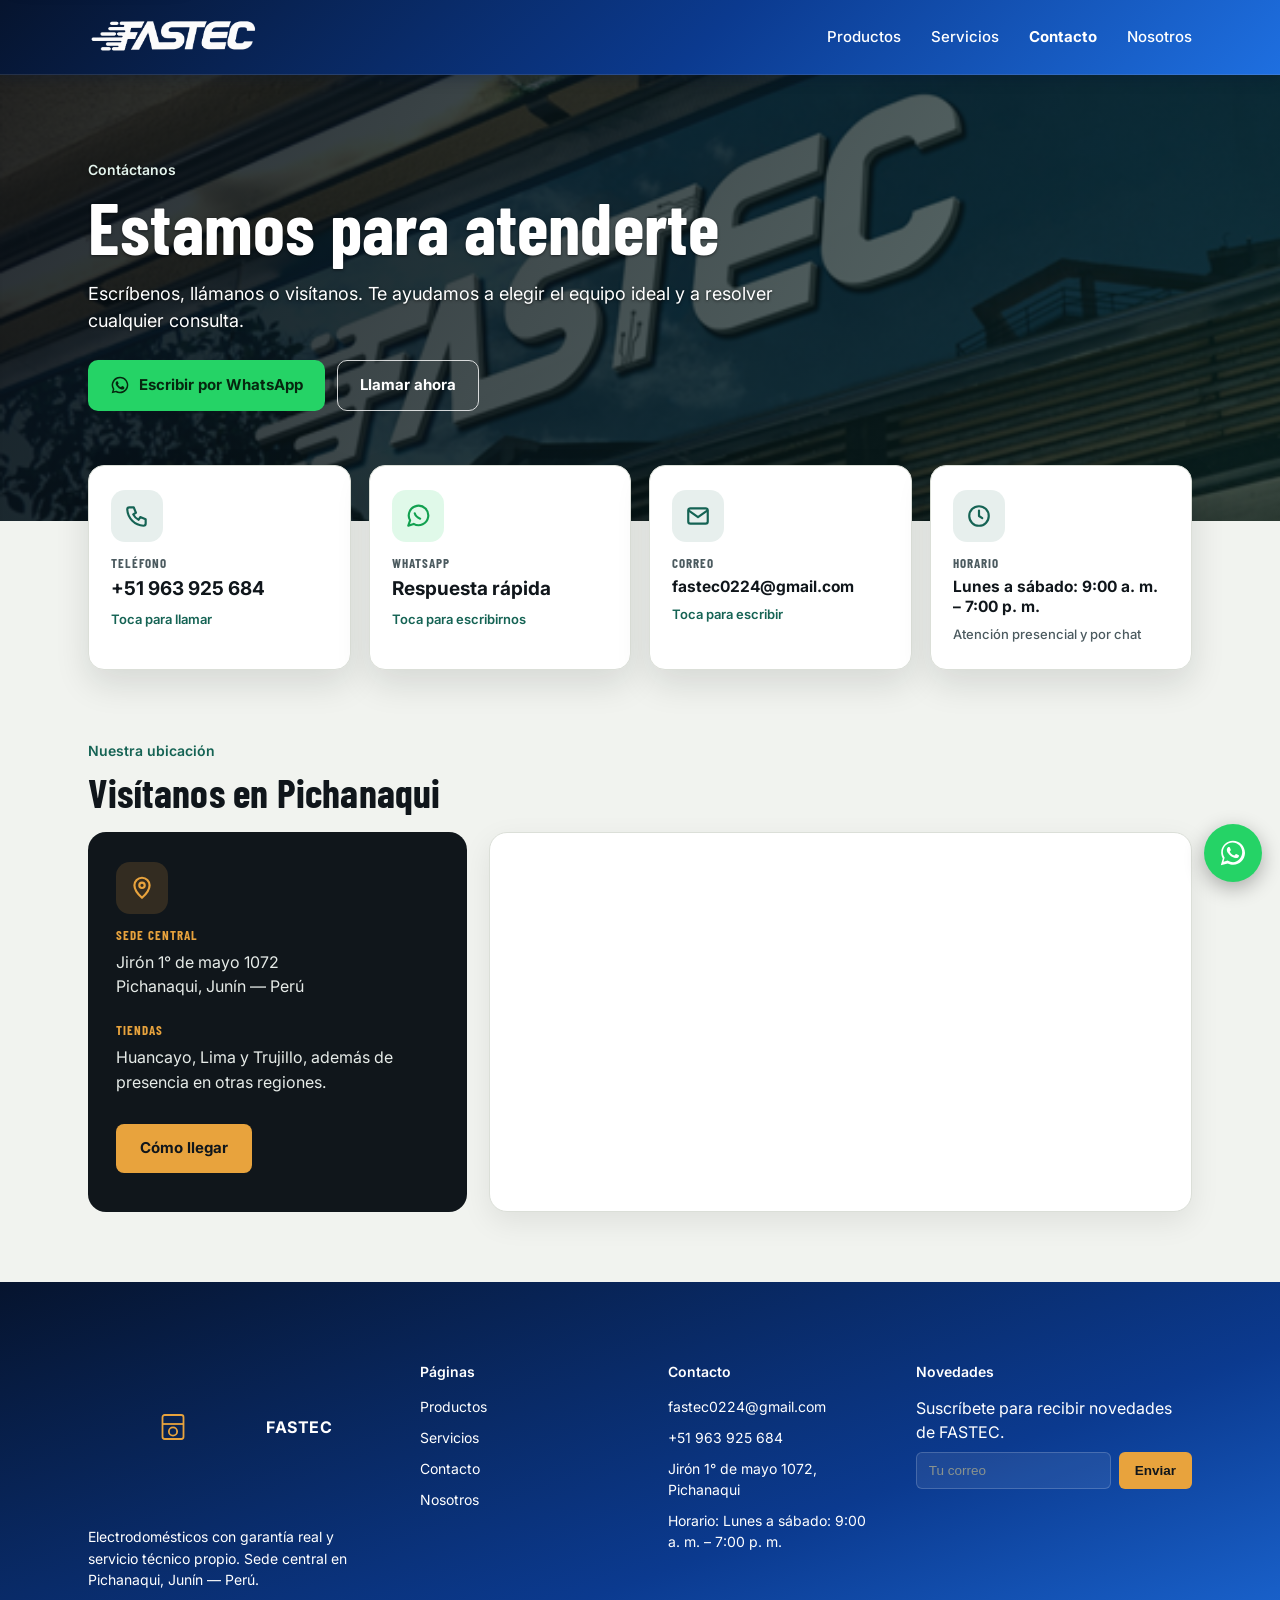
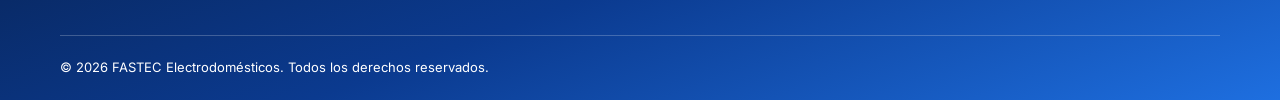
==== commit d95d3526: "Add files via upload" ====
--- a/contacto.html
+++ b/contacto.html
@@ -153,9 +153,9 @@
     <div class="footer-col">
       <h4>Páginas</h4>
       <a href="productos.html">Productos</a>
-      <a href="nosotros.html">Nosotros</a>
       <a href="servicios.html">Servicios</a>
       <a href="contacto.html">Contacto</a>
+      <a href="nosotros.html">Nosotros</a>
     </div>
     <div class="footer-col">
       <h4>Contacto</h4>
--- a/styles.css
+++ b/styles.css
@@ -31,6 +31,10 @@
   --green: #1F8A70;
   --green-dark: #156354;  /* color de marca */
   --amber: #E8A33D;       /* acento dorado */
+  --blue-deep: #06142E;   /* azul muy oscuro (inicio del degradado) */
+  --blue-mid: #0B3A8F;    /* azul medio */
+  --blue-bright: #1E6FE0; /* azul claro (final del degradado) */
+  --grad-blue: linear-gradient(135deg, var(--blue-deep) 0%, var(--blue-mid) 55%, var(--blue-bright) 100%);
 
   --font-display: "Barlow Condensed", sans-serif;
   --font-body: "Inter", sans-serif;
@@ -151,8 +155,9 @@
   position:sticky;
   top:0;
   z-index:40;
-  background:#000;
-  border-bottom:1px solid #000;
+  background:var(--grad-blue);
+  border-bottom:1px solid rgba(255,255,255,.12);
+  box-shadow:0 2px 14px rgba(6,20,46,.35);
 }
 .header-inner{
   display:flex;
@@ -229,10 +234,10 @@
 @media (max-width:768px){
   .header-inner{height:68px;}
   .brand-mark, .brand-mark img{
-    width:38px;
-    height:38px;
-    max-width:38px;
-    max-height:38px;
+    width:165px;
+    height:57px;
+    max-width:165px;
+    max-height:57px;
   }
   .brand-name{font-size:16px;}
   .nav-toggle{display:flex;}
@@ -245,8 +250,8 @@
     flex-direction:column;
     align-items:stretch;
     gap:0;
-    background:#000;
-    border:1px solid #222;
+    background:var(--blue-deep);
+    border:1px solid rgba(255,255,255,.15);
     border-radius:8px;
     padding:8px;
     box-shadow:0 15px 35px rgba(0,0,0,.35);
@@ -255,7 +260,7 @@
   .main-nav a{
     width:100%;
     padding:12px 14px;
-    border-top:1px solid #222;
+    border-top:1px solid rgba(255,255,255,.12);
     border-radius:6px;
   }
   .main-nav a:first-child{border-top:0;}
@@ -264,6 +269,9 @@
     opacity:1;
   }
 }
+@media (max-width:360px){
+  .brand-mark, .brand-mark img{width:140px;height:49px;max-width:140px;max-height:49px;}
+}
 
 
 /* ==========================================================================
@@ -317,41 +325,30 @@
   background:linear-gradient(90deg,rgba(4,18,60,.72),rgba(4,18,60,.5) 45%,rgba(4,18,60,.12) 70%,rgba(4,18,60,0)),url('img/servicios-fondo.jpg') center 38%/cover no-repeat;
 }
 
-/* ---- Variante: Nosotros (el video ocupa toda la portada con su proporción 16:9) ---- */
+/* ---- Variante: Nosotros (carrusel de fotos, igual que Productos pero más rápido) ---- */
 .page-hero-nosotros{
   position:relative;
   overflow:hidden;
   display:flex;
   align-items:flex-end;
   width:100%;
-  height:min(56.25vw, calc(100vh - 75px));
-  height:min(56.25vw, calc(100svh - 75px));
-  min-height:340px;
-  padding:0 0 56px;
+  height:clamp(320px,34vw,640px); /* proporción parecida a las fotos del carrusel */
+  padding:0 0 90px; /* sube o baja el texto: más número = más arriba */
   background:#10161B;
 }
-.page-hero-nosotros .hero-video{
-  position:absolute;inset:0;
-  width:100%;height:100%;
-  object-fit:cover;
-  z-index:0;
-}
+.page-hero-nosotros .cat-hero-slides{position:absolute;inset:0;z-index:0;}
 .page-hero-nosotros::before{
   content:"";position:absolute;inset:0;z-index:1;
-  background:linear-gradient(0deg,rgba(10,16,20,.78) 0%,rgba(10,16,20,.35) 45%,rgba(10,16,20,.08) 100%);
+  background:linear-gradient(0deg,rgba(5,10,25,.82) 0%,rgba(5,10,25,.45) 45%,rgba(5,10,25,.1) 100%);
 }
 .page-hero-nosotros .page-hero-inner{position:relative;z-index:2;width:100%;}
+.page-hero-nosotros .cat-hero-dots{bottom:18px;}
 @media (max-width:680px){
-  /* celular: el video se ve completo arriba y el texto va debajo, sin taparlo */
-  .page-hero-nosotros{display:block;height:auto;min-height:0;padding:0;}
-  .page-hero-nosotros .hero-video{position:relative;inset:auto;display:block;width:100%;height:auto;aspect-ratio:16/9;}
-  .page-hero-nosotros::before{display:none;}
-  .page-hero-nosotros .page-hero-inner{padding-top:26px;padding-bottom:34px;background:#10161B;}
+  .page-hero-nosotros{height:clamp(300px,85vw,400px);min-height:0;padding:0 0 60px;}
+  .page-hero-nosotros .page-hero-inner{padding-top:0;padding-bottom:0;}
+  .page-hero-nosotros h1{font-size:40px;}
+  .page-hero-nosotros p:not(.kicker){font-size:16px;margin-top:12px;}
   .footer-bottom{padding-right:76px;}
-}
-@media (prefers-reduced-motion:reduce){
-  .page-hero-nosotros .hero-video{display:none;}
-  .page-hero-nosotros{background:url('img/FTR.png') center/cover no-repeat;}
 }
 
 /* ---- Variante: Contacto (las tarjetas se montan encima) ---- */
@@ -1440,7 +1437,7 @@
    10. PIE DE PÁGINA, REDES Y BOTÓN FLOTANTE DE WHATSAPP
    ========================================================================== */
 .site-footer{
-  background:#000;
+  background:linear-gradient(160deg, var(--blue-deep) 0%, var(--blue-mid) 60%, var(--blue-bright) 100%);
   color:#fff;
   padding:60px 0 0;
 }
